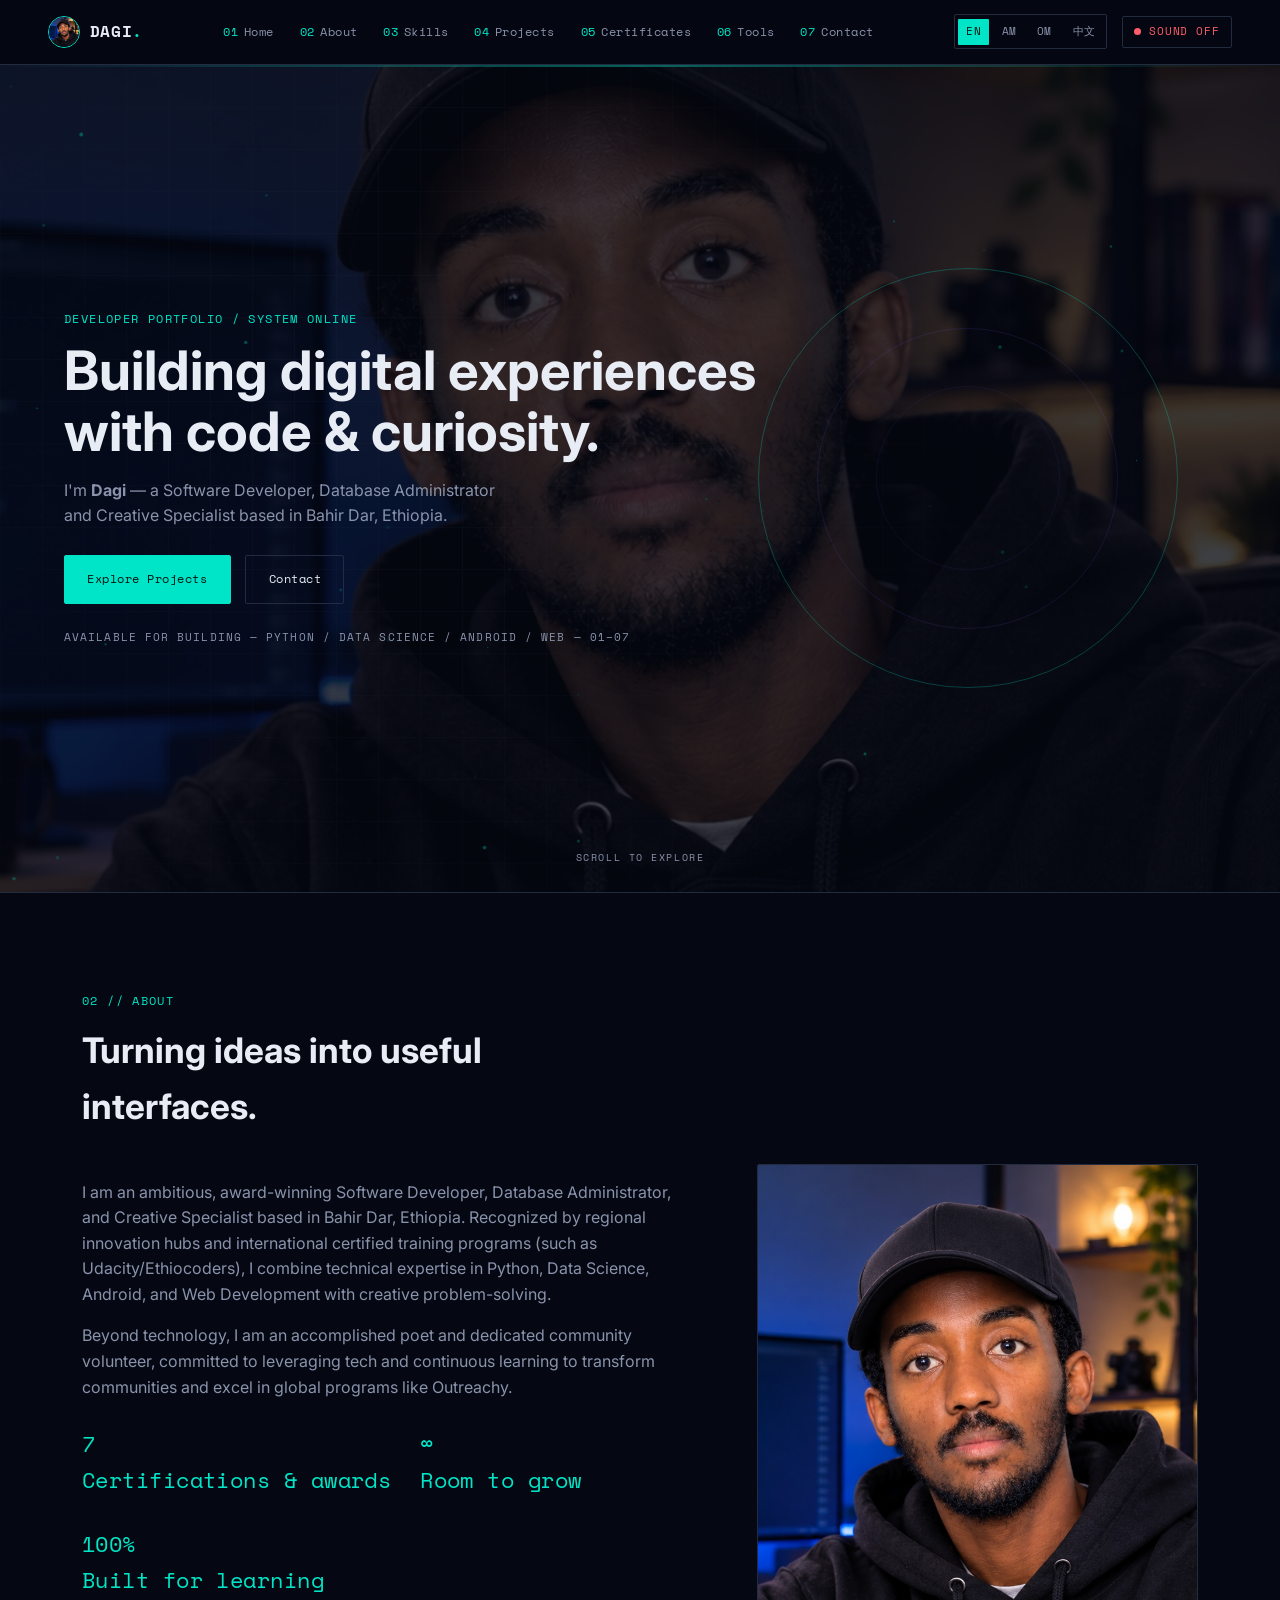
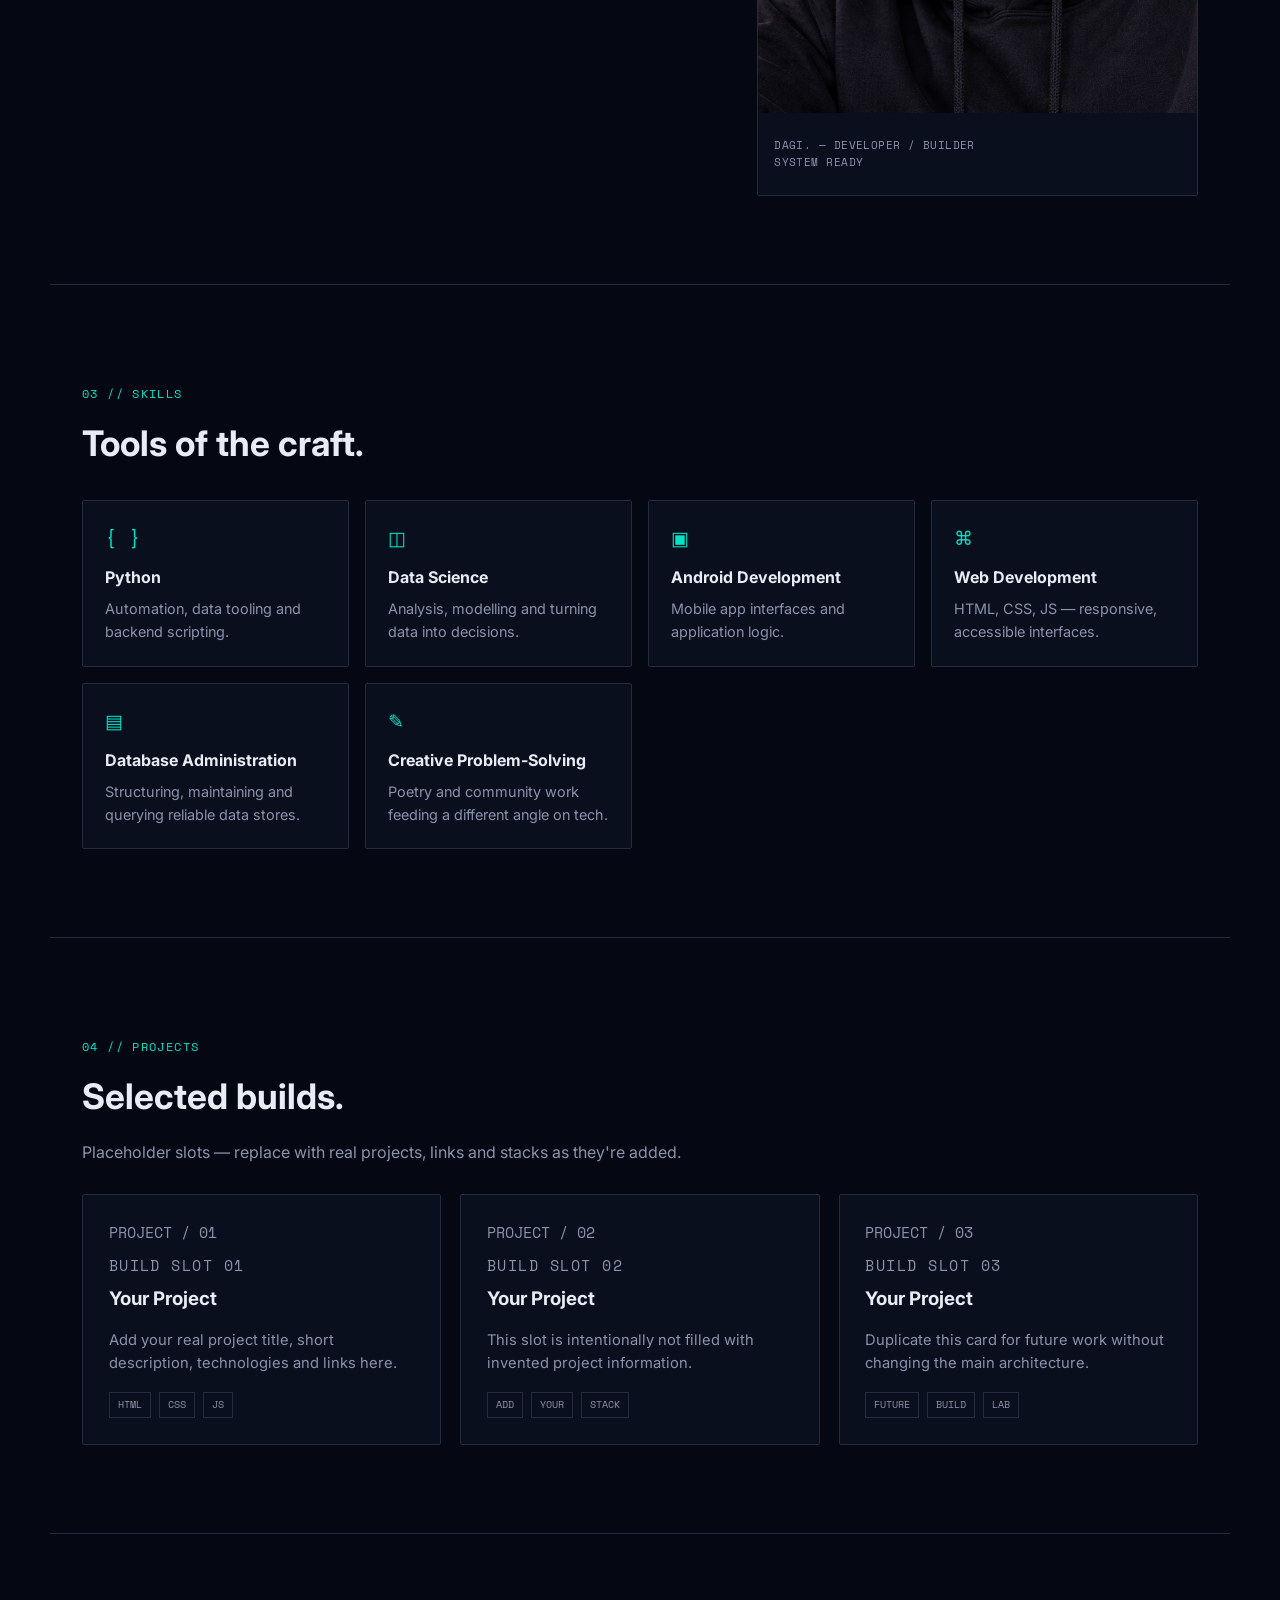
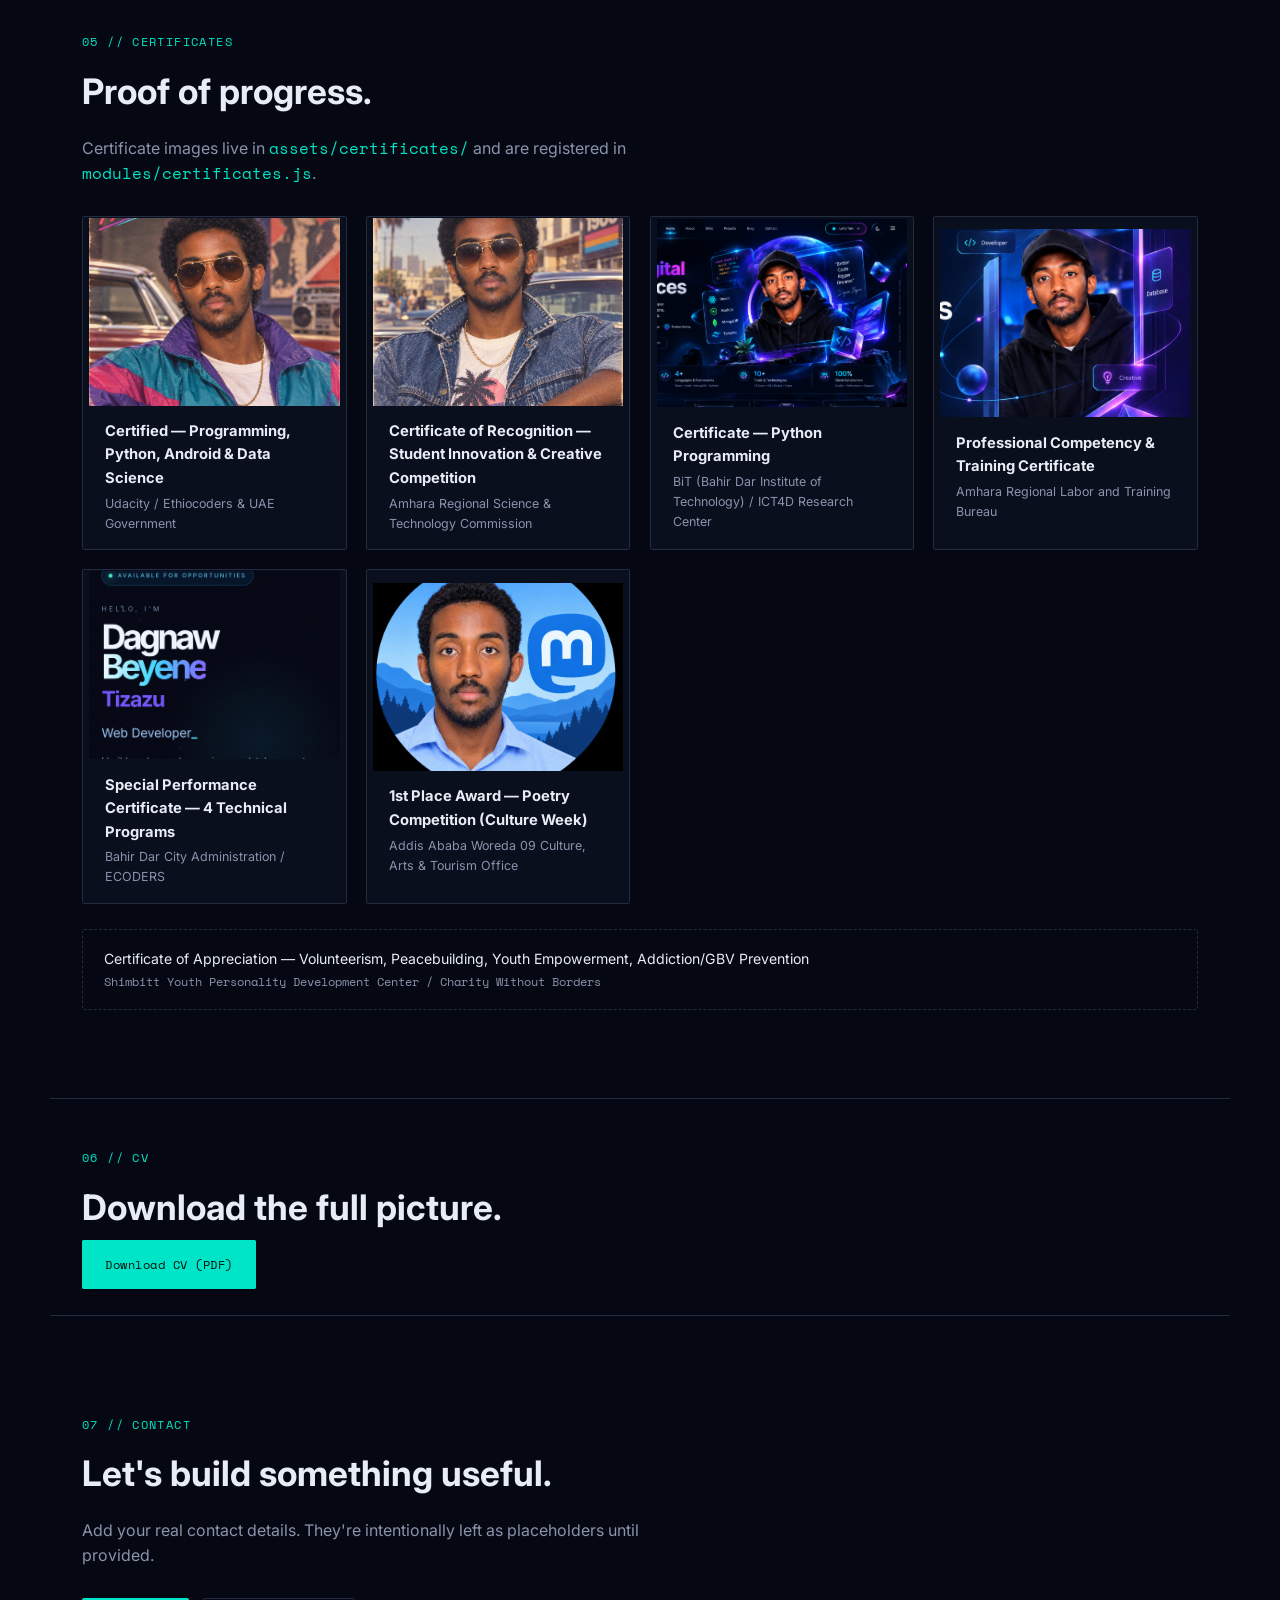
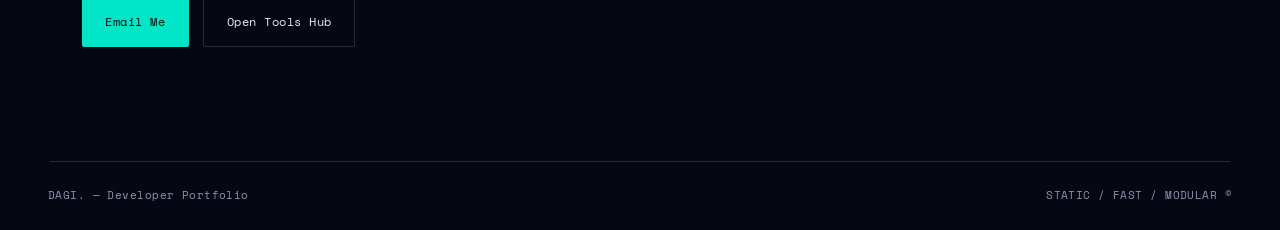
==== index.html @ 757054cf "Update portfolio details and contact email" ====
<!DOCTYPE html>
<html lang="en">
<head>
<meta charset="UTF-8">
<meta name="viewport" content="width=device-width, initial-scale=1, viewport-fit=cover">
<title>Dagnaw Beyene Tizazu // Developer Portfolio</title>
<meta name="description" content="Dagi — Software Developer, Database Administrator &amp; Creative Specialist, Bahir Dar, Ethiopia.">
<meta name="theme-color" content="#050812">
<link rel="preconnect" href="https://fonts.googleapis.com">
<link rel="stylesheet" href="https://fonts.googleapis.com/css2?family=Space+Mono:wght@400;700&family=Inter:wght@400;500;600;700&display=swap">
<link rel="stylesheet" href="style.css">
</head>
<body>

<!-- ============ NAV ============ -->
<header class="site-header" id="site-header">
  <a href="#home" class="brand" data-sound="ui-click">
    <img src="assets/images/profile.jpg" alt="Dagi" class="brand-photo" onerror="this.style.display='none'">
    <span class="brand-mark">DAGI<span class="dot">.</span></span>
  </a>

  <nav class="nav-desktop" aria-label="Primary">
    <a href="#home" class="nav-link" data-sound="ui-click"><b>01</b><span data-i18n="nav.home">Home</span></a>
    <a href="#about" class="nav-link" data-sound="ui-click"><b>02</b><span data-i18n="nav.about">About</span></a>
    <a href="#skills" class="nav-link" data-sound="ui-click"><b>03</b><span data-i18n="nav.skills">Skills</span></a>
    <a href="#projects" class="nav-link" data-sound="ui-click"><b>04</b><span data-i18n="nav.projects">Projects</span></a>
    <a href="#certificates" class="nav-link" data-sound="ui-click"><b>05</b><span data-i18n="nav.certificates">Certificates</span></a>
    <a href="tools.html" class="nav-link icon-tools" data-sound="tools"><b>06</b><span data-i18n="nav.tools">Tools</span></a>
    <a href="#contact" class="nav-link" data-sound="ui-click"><b>07</b><span data-i18n="nav.contact">Contact</span></a>
  </nav>

  <div class="header-actions">
    <div class="lang-switch" id="lang-switch" role="group" aria-label="Language">
      <button type="button" class="lang-btn" data-lang="en">EN</button>
      <button type="button" class="lang-btn" data-lang="am">AM</button>
      <button type="button" class="lang-btn" data-lang="om">OM</button>
      <button type="button" class="lang-btn" data-lang="zh">中文</button>
    </div>
    <button class="sound-toggle" id="sound-toggle" type="button" aria-pressed="false" data-sound="toggle">
      <span class="sound-dot" aria-hidden="true"></span>
      <span class="sound-label" data-i18n="sound.off">SOUND OFF</span>
    </button>
    <button class="menu-btn icon-menu" id="menu-btn" type="button" aria-expanded="false" aria-controls="mobile-menu" data-sound="menu">
      <span></span><span></span><span></span>
    </button>
  </div>
</header>

<!-- ============ MOBILE MENU ============ -->
<div class="mobile-menu" id="mobile-menu" aria-hidden="true">
  <nav aria-label="Mobile">
    <a href="#home" data-sound="ui-click"><b>01</b><span data-i18n="nav.home">Home</span></a>
    <a href="#about" data-sound="ui-click"><b>02</b><span data-i18n="nav.about">About</span></a>
    <a href="#skills" data-sound="ui-click"><b>03</b><span data-i18n="nav.skills">Skills</span></a>
    <a href="#projects" data-sound="ui-click"><b>04</b><span data-i18n="nav.projects">Projects</span></a>
    <a href="#certificates" data-sound="ui-click"><b>05</b><span data-i18n="nav.certificates">Certificates</span></a>
    <a href="tools.html" data-sound="tools"><b>06</b><span data-i18n="nav.tools">Tools</span></a>
    <a href="#contact" data-sound="ui-click"><b>07</b><span data-i18n="nav.contact">Contact</span></a>
  </nav>
  <div class="lang-switch lang-switch--mobile" id="lang-switch-mobile" role="group" aria-label="Language">
    <button type="button" class="lang-btn" data-lang="en">EN</button>
    <button type="button" class="lang-btn" data-lang="am">AM</button>
    <button type="button" class="lang-btn" data-lang="om">OM</button>
    <button type="button" class="lang-btn" data-lang="zh">中文</button>
  </div>
  <p class="menu-footer" data-i18n="menu.footer">SYS // NAVIGATION LIVE</p>
</div>

<main id="home">

  <!-- ============ HERO ============ -->
  <section class="hero">
    <div class="hero-media" id="hero-media">
      <video class="hero-video" id="hero-video" autoplay muted loop playsinline preload="metadata"
        poster="assets/images/profile.jpg">
        <source src="assets/video/hero.mp4" type="video/mp4">
      </video>
      <img class="hero-fallback" id="hero-fallback" src="assets/images/profile.jpg" alt="Dagi">
      <canvas class="hero-canvas" id="hero-canvas" aria-hidden="true"></canvas>
      <div class="hero-grid" aria-hidden="true"></div>
      <div class="hero-ring" aria-hidden="true"></div>
      <div class="hero-scanline" aria-hidden="true"></div>
    </div>

    <div class="hero-content">
      <p class="eyebrow" data-i18n="hero.eyebrow">DEVELOPER PORTFOLIO / SYSTEM ONLINE</p>
      <h1 data-i18n="hero.title">Building digital experiences with code &amp; curiosity.</h1>
      <p class="hero-sub"><span data-i18n="hero.sub">I'm <strong>Dagi</strong> — a Software Developer, Database Administrator and
        Creative Specialist based in Bahir Dar, Ethiopia.</span></p>
      <div class="hero-actions">
        <a href="#projects" class="btn btn-primary" data-sound="ui-click" data-i18n="hero.cta.explore">Explore Projects</a>
        <a href="#contact" class="btn btn-ghost" data-sound="ui-click" data-i18n="hero.cta.contact">Contact</a>
      </div>
      <p class="hero-meta" data-i18n="hero.meta">AVAILABLE FOR BUILDING — PYTHON / DATA SCIENCE / ANDROID / WEB — 01–07</p>
    </div>
    <div class="scroll-hint" aria-hidden="true" data-i18n="hero.scroll">SCROLL TO EXPLORE</div>
  </section>

  <!-- ============ ABOUT ============ -->
  <section class="section" id="about">
    <p class="section-index" data-i18n="about.index">02 // ABOUT</p>
    <h2 class="section-title" data-i18n="about.title">Turning ideas into useful interfaces.</h2>
    <div class="about-grid">
      <div class="about-copy">
        <p data-i18n="about.p1">I am an ambitious, award-winning Software Developer, Database Administrator, and Creative
          Specialist based in Bahir Dar, Ethiopia. Recognized by regional innovation hubs and international
          certified training programs (such as Udacity/Ethiocoders), I combine technical expertise in
          Python, Data Science, Android, and Web Development with creative problem-solving.</p>
        <p data-i18n="about.p2">Beyond technology, I am an accomplished poet and dedicated community volunteer, committed to
          leveraging tech and continuous learning to transform communities and excel in global programs
          like Outreachy.</p>
        <div class="about-stats">
          <div><span>7</span><span data-i18n="about.stat1">Certifications &amp; awards</span></div>
          <div><span>∞</span><span data-i18n="about.stat2">Room to grow</span></div>
          <div><span>100%</span><span data-i18n="about.stat3">Built for learning</span></div>
        </div>
      </div>
      <div class="about-photo">
        <img src="assets/images/profile.jpg" alt="Dagi" onerror="this.parentElement.classList.add('img-missing')">
        <p class="photo-caption">DAGI. — DEVELOPER / BUILDER<br>SYSTEM READY</p>
      </div>
    </div>
  </section>

  <!-- ============ SKILLS ============ -->
  <section class="section" id="skills">
    <p class="section-index" data-i18n="skills.index">03 // SKILLS</p>
    <h2 class="section-title" data-i18n="skills.title">Tools of the craft.</h2>
    <div class="skills-grid">
      <div class="skill-card"><span class="skill-icon">{ }</span><h3 data-i18n="skill.python.title">Python</h3><p data-i18n="skill.python.desc">Automation, data tooling and backend scripting.</p></div>
      <div class="skill-card"><span class="skill-icon">◫</span><h3 data-i18n="skill.data.title">Data Science</h3><p data-i18n="skill.data.desc">Analysis, modelling and turning data into decisions.</p></div>
      <div class="skill-card"><span class="skill-icon">▣</span><h3 data-i18n="skill.android.title">Android Development</h3><p data-i18n="skill.android.desc">Mobile app interfaces and application logic.</p></div>
      <div class="skill-card"><span class="skill-icon">⌘</span><h3 data-i18n="skill.web.title">Web Development</h3><p data-i18n="skill.web.desc">HTML, CSS, JS — responsive, accessible interfaces.</p></div>
      <div class="skill-card"><span class="skill-icon">▤</span><h3 data-i18n="skill.dba.title">Database Administration</h3><p data-i18n="skill.dba.desc">Structuring, maintaining and querying reliable data stores.</p></div>
      <div class="skill-card"><span class="skill-icon">✎</span><h3 data-i18n="skill.creative.title">Creative Problem-Solving</h3><p data-i18n="skill.creative.desc">Poetry and community work feeding a different angle on tech.</p></div>
    </div>
  </section>

  <!-- ============ PROJECTS ============ -->
  <section class="section" id="projects">
    <p class="section-index" data-i18n="projects.index">04 // PROJECTS</p>
    <h2 class="section-title" data-i18n="projects.title">Selected builds.</h2>
    <p class="section-note" data-i18n="projects.note">Placeholder slots — replace with real projects, links and stacks as they're added.</p>
    <div class="projects-grid">
      <article class="project-card">
        <p class="project-tag">PROJECT / 01</p>
        <p class="build-slot">BUILD SLOT 01</p>
        <h3 data-i18n="project.slot.title">Your Project</h3>
        <p data-i18n="project.slot1.desc">Add your real project title, short description, technologies and links here.</p>
        <div class="tag-row"><span>HTML</span><span>CSS</span><span>JS</span></div>
      </article>
      <article class="project-card">
        <p class="project-tag">PROJECT / 02</p>
        <p class="build-slot">BUILD SLOT 02</p>
        <h3 data-i18n="project.slot.title">Your Project</h3>
        <p data-i18n="project.slot2.desc">This slot is intentionally not filled with invented project information.</p>
        <div class="tag-row"><span>ADD</span><span>YOUR</span><span>STACK</span></div>
      </article>
      <article class="project-card">
        <p class="project-tag">PROJECT / 03</p>
        <p class="build-slot">BUILD SLOT 03</p>
        <h3 data-i18n="project.slot.title">Your Project</h3>
        <p data-i18n="project.slot3.desc">Duplicate this card for future work without changing the main architecture.</p>
        <div class="tag-row"><span>FUTURE</span><span>BUILD</span><span>LAB</span></div>
      </article>
    </div>
  </section>

  <!-- ============ CERTIFICATES ============ -->
  <section class="section" id="certificates">
    <p class="section-index" data-i18n="certificates.index">05 // CERTIFICATES</p>
    <h2 class="section-title" data-i18n="certificates.title">Proof of progress.</h2>
    <p class="section-note" data-i18n="certificates.note">Certificate images live in <code>assets/certificates/</code> and are registered in <code>modules/certificates.js</code>.</p>
    <div class="cert-grid" id="cert-grid"><!-- rendered by modules/certificates.js — titles/issuers are official credential names, kept unlocalized --></div>
    <ul class="credential-list" id="credential-list"><!-- text-only credentials, rendered by modules/certificates.js --></ul>
  </section>

  <!-- ============ CV ============ -->
  <section class="section section-tight" id="cv">
    <p class="section-index" data-i18n="cv.index">06 // CV</p>
    <h2 class="section-title" data-i18n="cv.title">Download the full picture.</h2>
    <a class="btn btn-primary" href="assets/cv/dagi-cv.pdf" download data-sound="cv" data-i18n="cv.button">Download CV (PDF)</a>
  </section>

  <!-- ============ CONTACT ============ -->
  <section class="section" id="contact">
    <p class="section-index" data-i18n="contact.index">07 // CONTACT</p>
    <h2 class="section-title" data-i18n="contact.title">Let's build something useful.</h2>
    <p class="section-note" data-i18n="contact.note">Add your real contact details. They're intentionally left as placeholders until provided.</p>
    <div class="hero-actions">
      <a href="mailto:dagnawbeyene5@mail.com" class="btn btn-primary" data-sound="contact" data-i18n="contact.email">Email Me</a>
      <a href="tools.html" class="btn btn-ghost" data-sound="tools" data-i18n="contact.toolsbtn">Open Tools Hub</a>
    </div>
  </section>

</main>

<footer class="site-footer">
  <span data-i18n="footer.tag1">DAGI. — Developer Portfolio</span>
  <span>STATIC / FAST / MODULAR ©</span>
</footer>

<div class="cert-modal" id="cert-modal" aria-hidden="true" role="dialog" aria-modal="true" aria-label="Certificate preview">
  <button class="cert-modal-close" id="cert-modal-close" type="button" aria-label="Close">×</button>
  <img id="cert-modal-img" src="" alt="">
  <p id="cert-modal-caption"></p>
</div>

<script type="module" src="script.js"></script>
</body>
</html>
---- style.css ----
/* =====================================================
   DAGI PORTFOLIO — DESIGN TOKENS
   ===================================================== */
:root{
  --bg:        #050812;
  --panel:     #0A0F1E;
  --panel-2:   #0D1426;
  --border:    #232B40;
  --text:      #E8ECF4;
  --text-dim:  #8A93AC;
  --accent:    #00E5C7;
  --accent-2:  #7C5CFF;
  --danger:    #FF5C6C;

  --font-head: 'Space Mono', ui-monospace, monospace;
  --font-body: 'Inter', system-ui, sans-serif;

  --radius: 2px;
  --gap: clamp(1rem, 3vw, 2.5rem);
  --maxw: 1180px;
}

*{ box-sizing: border-box; }
html{ scroll-behavior: smooth; }
@media (prefers-reduced-motion: reduce){
  html{ scroll-behavior: auto; }
  *{ animation-duration: 0.001ms !important; animation-iteration-count: 1 !important; transition-duration: 0.001ms !important; }
}

body{
  margin:0;
  background: var(--bg);
  color: var(--text);
  font-family: var(--font-body);
  line-height: 1.6;
  -webkit-font-smoothing: antialiased;
}

a{ color: inherit; text-decoration: none; }
img{ max-width: 100%; display:block; }
button{ font: inherit; color: inherit; background: none; border: none; cursor: pointer; }

:focus-visible{
  outline: 2px solid var(--accent);
  outline-offset: 3px;
}

.eyebrow, .section-index{
  font-family: var(--font-head);
  font-size: 0.72rem;
  letter-spacing: 0.12em;
  color: var(--accent);
}

/* =====================================================
   HEADER / NAV
   ===================================================== */
.site-header{
  position: sticky; top:0; z-index: 40;
  display:flex; align-items:center; justify-content:space-between;
  padding: 0.9rem clamp(1rem, 4vw, 3rem);
  background: rgba(5,8,18,0.85);
  backdrop-filter: blur(10px);
  border-bottom: 1px solid var(--border);
}
.brand{ display:flex; align-items:center; gap:0.6rem; }
.brand-photo{
  width:32px; height:32px; border-radius:50%;
  object-fit:cover; border:1px solid var(--accent);
}
.brand-mark{ font-family: var(--font-head); font-weight:700; letter-spacing:0.04em; }
.brand-mark .dot{ color: var(--accent); }

.nav-desktop{ display:flex; gap: clamp(0.9rem, 2vw, 1.8rem); }
.nav-link{
  font-family: var(--font-head); font-size:0.78rem; letter-spacing:0.04em;
  color: var(--text-dim); display:flex; gap:0.35rem; align-items:baseline;
  transition: color 0.2s ease;
}
.nav-link b{ color: var(--accent); font-weight:400; }
.nav-link:hover{ color: var(--text); }

.header-actions{ display:flex; align-items:center; gap:0.9rem; }

.lang-switch{ display:flex; gap:0.3rem; border:1px solid var(--border); border-radius: var(--radius); padding:0.2rem; }
.lang-btn{
  font-family: var(--font-head); font-size:0.66rem; letter-spacing:0.03em;
  padding:0.3rem 0.5rem; border-radius: 1px; color: var(--text-dim); transition: all 0.2s ease;
}
.lang-btn:hover{ color: var(--text); }
.lang-btn.active{ background: var(--accent); color:#04140F; }
.lang-switch--mobile{ margin-top:0.4rem; }

.sound-toggle{
  display:flex; align-items:center; gap:0.5rem;
  font-family: var(--font-head); font-size:0.68rem; letter-spacing:0.08em;
  color: var(--danger); border:1px solid var(--border); padding:0.4rem 0.7rem;
  border-radius: var(--radius);
}
.sound-toggle .sound-dot{
  width:7px; height:7px; border-radius:50%; background: var(--danger);
}
.sound-toggle[aria-pressed="true"]{ color: var(--accent); }
.sound-toggle[aria-pressed="true"] .sound-dot{
  background: var(--accent); box-shadow: 0 0 8px var(--accent);
}

.menu-btn{
  display:none; flex-direction:column; gap:5px; padding:0.4rem;
}
.menu-btn span{ width:20px; height:2px; background: var(--text); transition: all 0.25s ease; }
.menu-btn[aria-expanded="true"] span:nth-child(1){ transform: translateY(7px) rotate(45deg); }
.menu-btn[aria-expanded="true"] span:nth-child(2){ opacity:0; }
.menu-btn[aria-expanded="true"] span:nth-child(3){ transform: translateY(-7px) rotate(-45deg); }

.mobile-menu{
  position: fixed; inset:0; z-index: 50;
  background: rgba(5,8,18,0.98);
  display:flex; flex-direction:column; align-items:center; justify-content:center; gap:1.4rem;
  opacity:0; visibility:hidden; transform: translateY(-8px);
  transition: opacity 0.28s ease, transform 0.28s ease, visibility 0.28s;
}
.mobile-menu.open{ opacity:1; visibility:visible; transform: translateY(0); }
.mobile-menu nav{ display:flex; flex-direction:column; align-items:center; gap:1.2rem; }
.mobile-menu a{
  font-family: var(--font-head); font-size:1.1rem; letter-spacing:0.04em; color: var(--text);
  opacity:0; transform: translateY(10px);
  transition: opacity 0.3s ease, transform 0.3s ease;
}
.mobile-menu.open a{ opacity:1; transform: translateY(0); }
.mobile-menu a b{ color: var(--accent); margin-right:0.5rem; }
.menu-footer{ font-family: var(--font-head); font-size:0.68rem; color: var(--text-dim); letter-spacing:0.1em; }

/* =====================================================
   HERO
   ===================================================== */
.hero{
  position:relative; min-height: 92vh;
  display:flex; flex-direction:column; justify-content:center;
  padding: clamp(2rem,6vw,4rem);
  overflow:hidden;
  border-bottom: 1px solid var(--border);
}
.hero-media{
  position:absolute; inset:0; z-index:0;
}
.hero-video, .hero-fallback{
  position:absolute; inset:0; width:100%; height:100%; object-fit:cover;
  opacity: 0.22; filter: saturate(0.7) contrast(1.05);
}
.hero-video{ opacity:0; transition: opacity 0.6s ease; }
.hero-video.ready{ opacity:0.22; }
.hero-fallback.hide{ display:none; }

.hero-canvas{ position:absolute; inset:0; opacity:0.5; }
.hero-grid{
  position:absolute; inset:0;
  background-image:
    linear-gradient(var(--border) 1px, transparent 1px),
    linear-gradient(90deg, var(--border) 1px, transparent 1px);
  background-size: 42px 42px;
  opacity:0.18;
  mask-image: radial-gradient(circle at 30% 40%, black, transparent 75%);
}
.hero-ring{
  position:absolute; right:8%; top:50%; transform: translateY(-50%);
  width: min(46vw, 420px); height: min(46vw, 420px);
  border:1px solid var(--accent); border-radius:50%; opacity:0.25;
}
.hero-ring::before, .hero-ring::after{
  content:''; position:absolute; inset: 14%;
  border:1px solid var(--accent-2); border-radius:50%; opacity:0.5;
  animation: spin 40s linear infinite;
}
.hero-ring::after{ inset: 28%; animation-duration: 60s; animation-direction: reverse; opacity:0.3; }
@keyframes spin{ to{ transform: rotate(360deg); } }

.hero-scanline{
  position:absolute; left:0; right:0; height:2px;
  background: linear-gradient(90deg, transparent, var(--accent), transparent);
  opacity:0.4;
  animation: scan 6s linear infinite;
}
@keyframes scan{ 0%{ top:0; } 100%{ top:100%; } }

.hero-content{ position:relative; z-index:2; max-width: 720px; }
.hero-content h1{
  font-family: var(--font-body); font-weight:700;
  font-size: clamp(2rem, 5vw, 3.4rem); line-height:1.12; margin: 0.6rem 0 1rem;
}
.hero-sub{ color: var(--text-dim); max-width: 46ch; margin-bottom: 1.6rem; }
.hero-actions{ display:flex; gap:0.9rem; flex-wrap:wrap; margin-bottom:1.6rem; }
.hero-meta{ font-family: var(--font-head); font-size:0.68rem; letter-spacing:0.1em; color: var(--text-dim); }

.btn{
  font-family: var(--font-head); font-size:0.78rem; letter-spacing:0.04em;
  padding: 0.85rem 1.4rem; border-radius: var(--radius);
  border:1px solid var(--border); transition: all 0.2s ease;
}
.btn-primary{ background: var(--accent); color: #04140F; border-color: var(--accent); }
.btn-primary:hover{ box-shadow: 0 0 18px rgba(0,229,199,0.35); }
.btn-ghost{ color: var(--text); }
.btn-ghost:hover{ border-color: var(--accent); color: var(--accent); }

.scroll-hint{
  position:absolute; bottom: 1.6rem; left:50%; transform: translateX(-50%);
  font-family: var(--font-head); font-size:0.65rem; letter-spacing:0.15em; color: var(--text-dim);
}

/* =====================================================
   SECTIONS (shared)
   ===================================================== */
.section{
  max-width: var(--maxw); margin: 0 auto;
  padding: clamp(3rem,7vw,5.5rem) clamp(1.2rem,4vw,2rem);
  border-bottom: 1px solid var(--border);
}
.section-tight{ padding-top: 2.4rem; padding-bottom: 2.4rem; }
.section-title{
  font-size: clamp(1.5rem, 3.4vw, 2.2rem); font-weight:700; margin: 0.5rem 0 1rem; max-width: 22ch;
}
.section-note{ color: var(--text-dim); max-width: 60ch; margin-bottom: 1.8rem; }
.section-note code{ font-family: var(--font-head); color: var(--accent); }

/* ABOUT */
.about-grid{ display:grid; grid-template-columns: 1.3fr 0.9fr; gap: var(--gap); align-items:start; margin-top:1.8rem; }
.about-copy p{ color: var(--text-dim); margin-bottom:1rem; max-width: 62ch; }
.about-stats{ display:flex; gap: 1.8rem; margin-top:1.6rem; flex-wrap:wrap; }
.about-stats div{ font-family: var(--font-head); font-size:0.7rem; color: var(--text-dim); letter-spacing:0.04em; }
.about-stats span{ display:block; font-size:1.4rem; color: var(--accent); }
.about-photo{
  border:1px solid var(--border); background: var(--panel); border-radius: var(--radius); overflow:hidden;
}
.about-photo img{ width:100%; aspect-ratio: 4/5; object-fit:cover; }
.about-photo.img-missing img{ display:none; }
.about-photo.img-missing::before{
  content:'PROFILE PHOTO MISSING — add assets/images/profile.jpg';
  display:flex; align-items:center; justify-content:center; text-align:center;
  aspect-ratio: 4/5; padding:1rem; font-family: var(--font-head); font-size:0.7rem; color: var(--text-dim);
}
.photo-caption{ padding:0.8rem 1rem; font-family: var(--font-head); font-size:0.68rem; color: var(--text-dim); letter-spacing:0.04em; }

/* SKILLS */
.skills-grid{ display:grid; grid-template-columns: repeat(auto-fit, minmax(220px,1fr)); gap:1rem; margin-top:1.8rem; }
.skill-card{ border:1px solid var(--border); background: var(--panel); padding:1.4rem; border-radius: var(--radius); }
.skill-icon{ font-family: var(--font-head); color: var(--accent); font-size:1.2rem; }
.skill-card h3{ margin:0.7rem 0 0.4rem; font-size:1rem; }
.skill-card p{ color: var(--text-dim); font-size:0.9rem; margin:0; }

/* PROJECTS */
.projects-grid{ display:grid; grid-template-columns: repeat(auto-fit, minmax(260px,1fr)); gap:1.2rem; }
.project-card{ border:1px solid var(--border); background: var(--panel); padding:1.6rem; border-radius: var(--radius); }
.project-tag{ font-family: var(--font-head); font-size:0.68rem; color: var(--accent); margin:0 0 0.6rem; }
.build-slot{ font-family: var(--font-head); font-size:0.62rem; color: var(--text-dim); letter-spacing:0.1em; margin:0 0 0.4rem; }
.project-card h3{ margin:0 0 0.5rem; }
.project-card p{ color: var(--text-dim); font-size:0.92rem; }
.tag-row{ display:flex; gap:0.5rem; margin-top:1rem; flex-wrap:wrap; }
.tag-row span{ font-family: var(--font-head); font-size:0.64rem; border:1px solid var(--border); padding:0.25rem 0.5rem; color: var(--text-dim); }

/* CERTIFICATES */
.cert-grid{ display:grid; grid-template-columns: repeat(auto-fit, minmax(240px,1fr)); gap:1.2rem; margin-top:1rem; }
.cert-card{
  display:block; width:100%; text-align:left;
  border:1px solid var(--border); background: var(--panel); border-radius: var(--radius);
  overflow:hidden; cursor:pointer; transition: transform 0.25s ease, border-color 0.25s ease;
}
.cert-card:hover{ border-color: var(--accent); transform: translateY(-3px); }
.cert-card img{ width:100%; aspect-ratio: 4/3; object-fit:cover; }
.cert-card .cert-body{ padding:0.9rem 1rem; }
.cert-card h4{ margin:0 0 0.2rem; font-size:0.92rem; }
.cert-card p{ margin:0; color: var(--text-dim); font-size:0.78rem; }
.cert-card.missing .cert-body::before{
  content:'Image missing — add to assets/certificates/'; color: var(--danger); font-size:0.7rem; display:block; margin-bottom:0.3rem;
}

.credential-list{
  list-style:none; margin: 1.6rem 0 0; padding: 1.1rem 1.3rem;
  border:1px dashed var(--border); border-radius: var(--radius);
  display:flex; flex-direction:column; gap:0.6rem;
}
.credential-list li{ display:flex; flex-direction:column; gap:0.15rem; }
.credential-title{ font-size:0.88rem; color: var(--text); }
.credential-issuer{ font-family: var(--font-head); font-size:0.72rem; color: var(--text-dim); }

.cert-modal{
  position:fixed; inset:0; z-index:60; background: rgba(5,8,18,0.94);
  display:flex; flex-direction:column; align-items:center; justify-content:center; gap:1rem; padding:2rem;
  opacity:0; visibility:hidden; transition: opacity 0.25s ease, visibility 0.25s;
}
.cert-modal.open{ opacity:1; visibility:visible; }
.cert-modal img{ max-width:min(90vw,720px); max-height:70vh; border:1px solid var(--border); object-fit:contain; }
.cert-modal p{ font-family: var(--font-head); font-size:0.78rem; color: var(--text-dim); }
.cert-modal-close{ position:absolute; top:1.4rem; right:1.6rem; font-size:1.8rem; color: var(--text); }

/* CONTACT / FOOTER */
.site-footer{
  display:flex; justify-content:space-between; flex-wrap:wrap; gap:0.6rem;
  padding: 1.6rem clamp(1.2rem,4vw,3rem);
  font-family: var(--font-head); font-size:0.68rem; color: var(--text-dim); letter-spacing:0.04em;
}

/* =====================================================
   RESPONSIVE
   ===================================================== */
@media (max-width: 860px){
  .nav-desktop{ display:none; }
  .menu-btn{ display:flex; }
  .header-actions #lang-switch{ display:none; }
  .about-grid{ grid-template-columns: 1fr; }
  .about-photo{ max-width: 320px; }
}
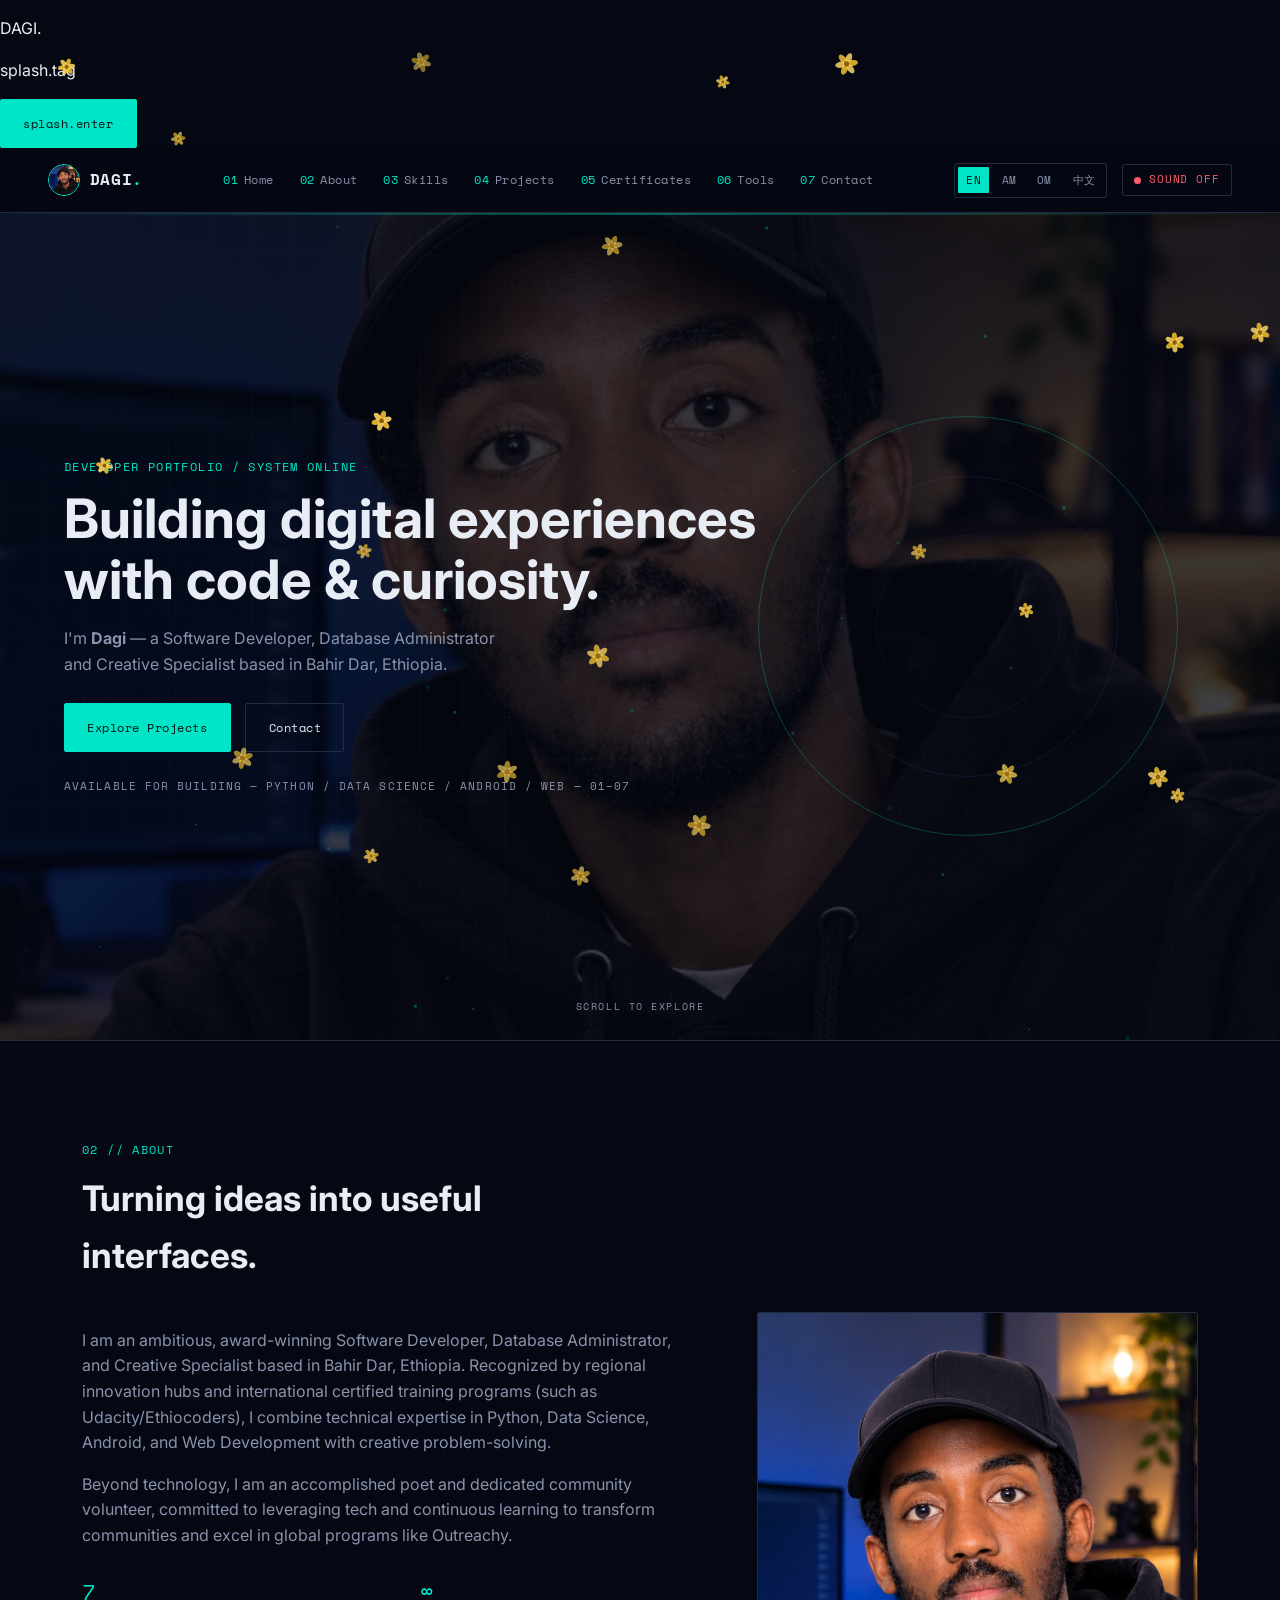
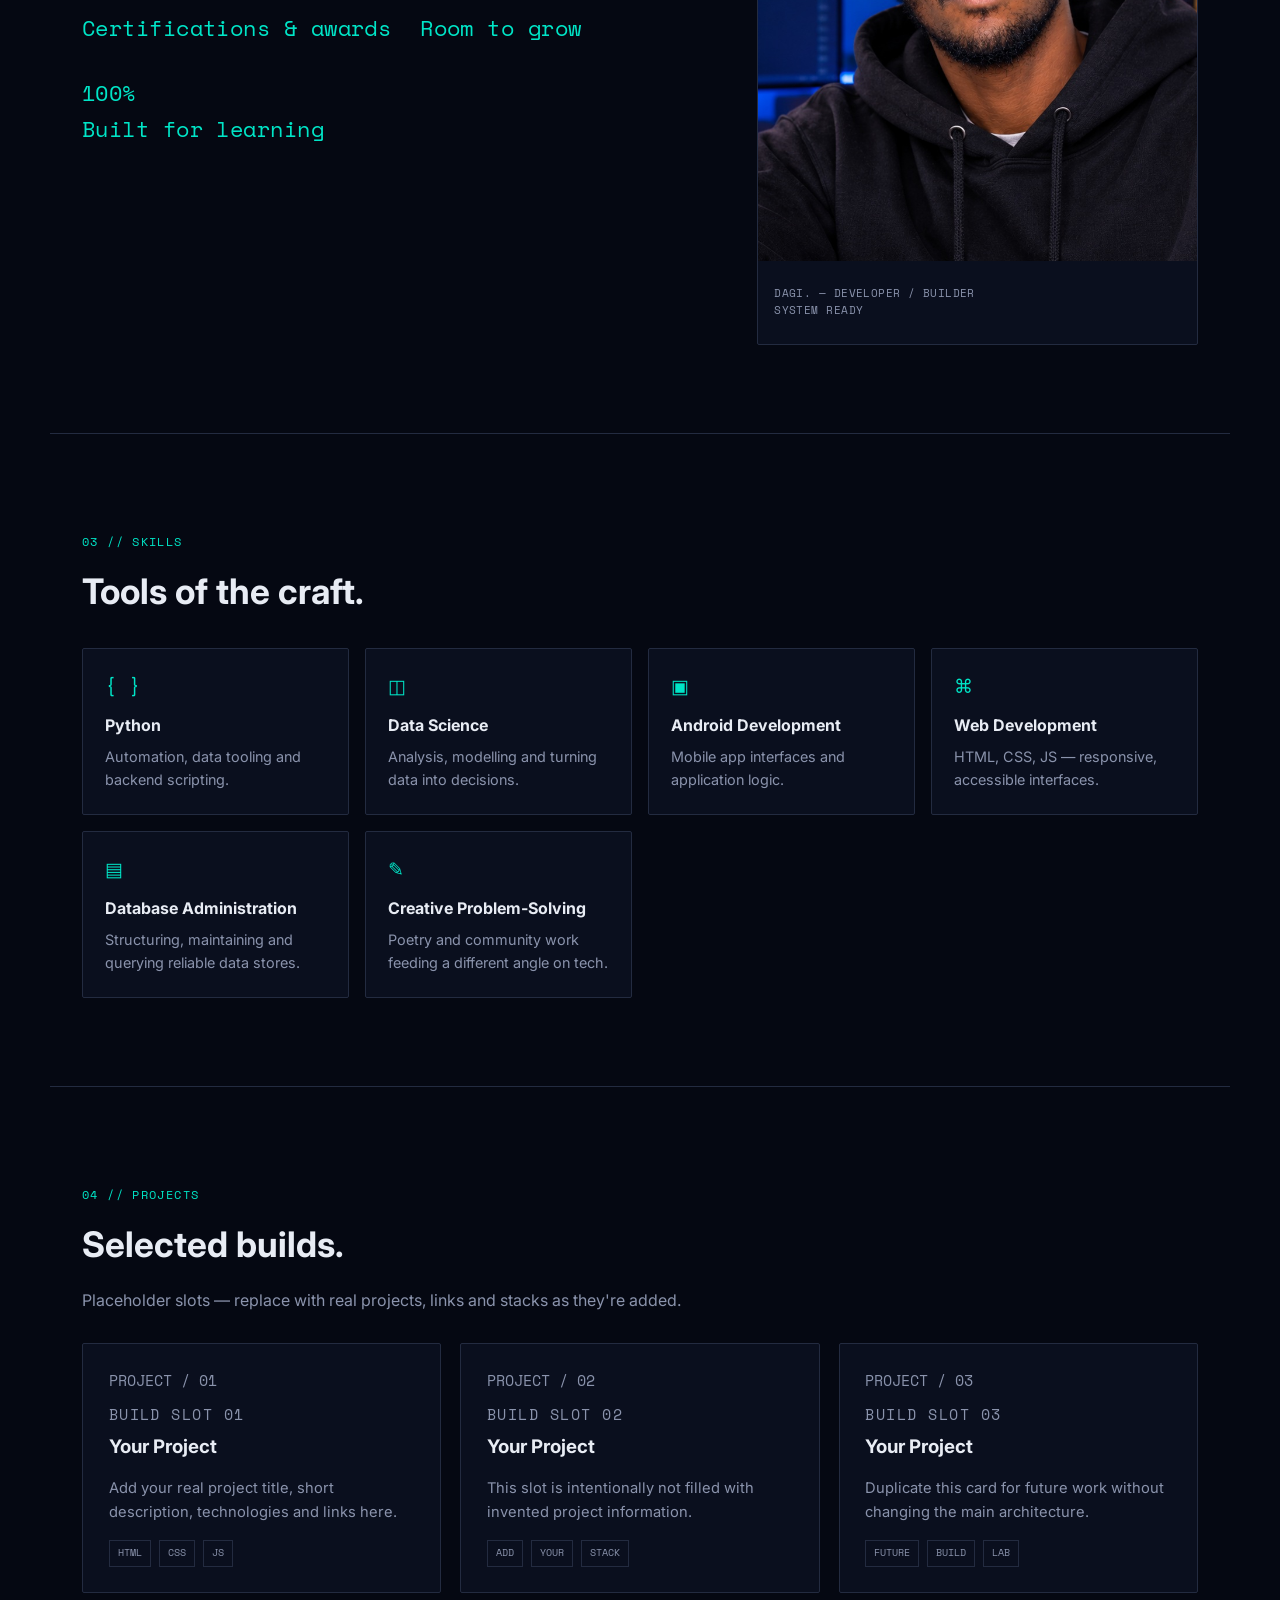
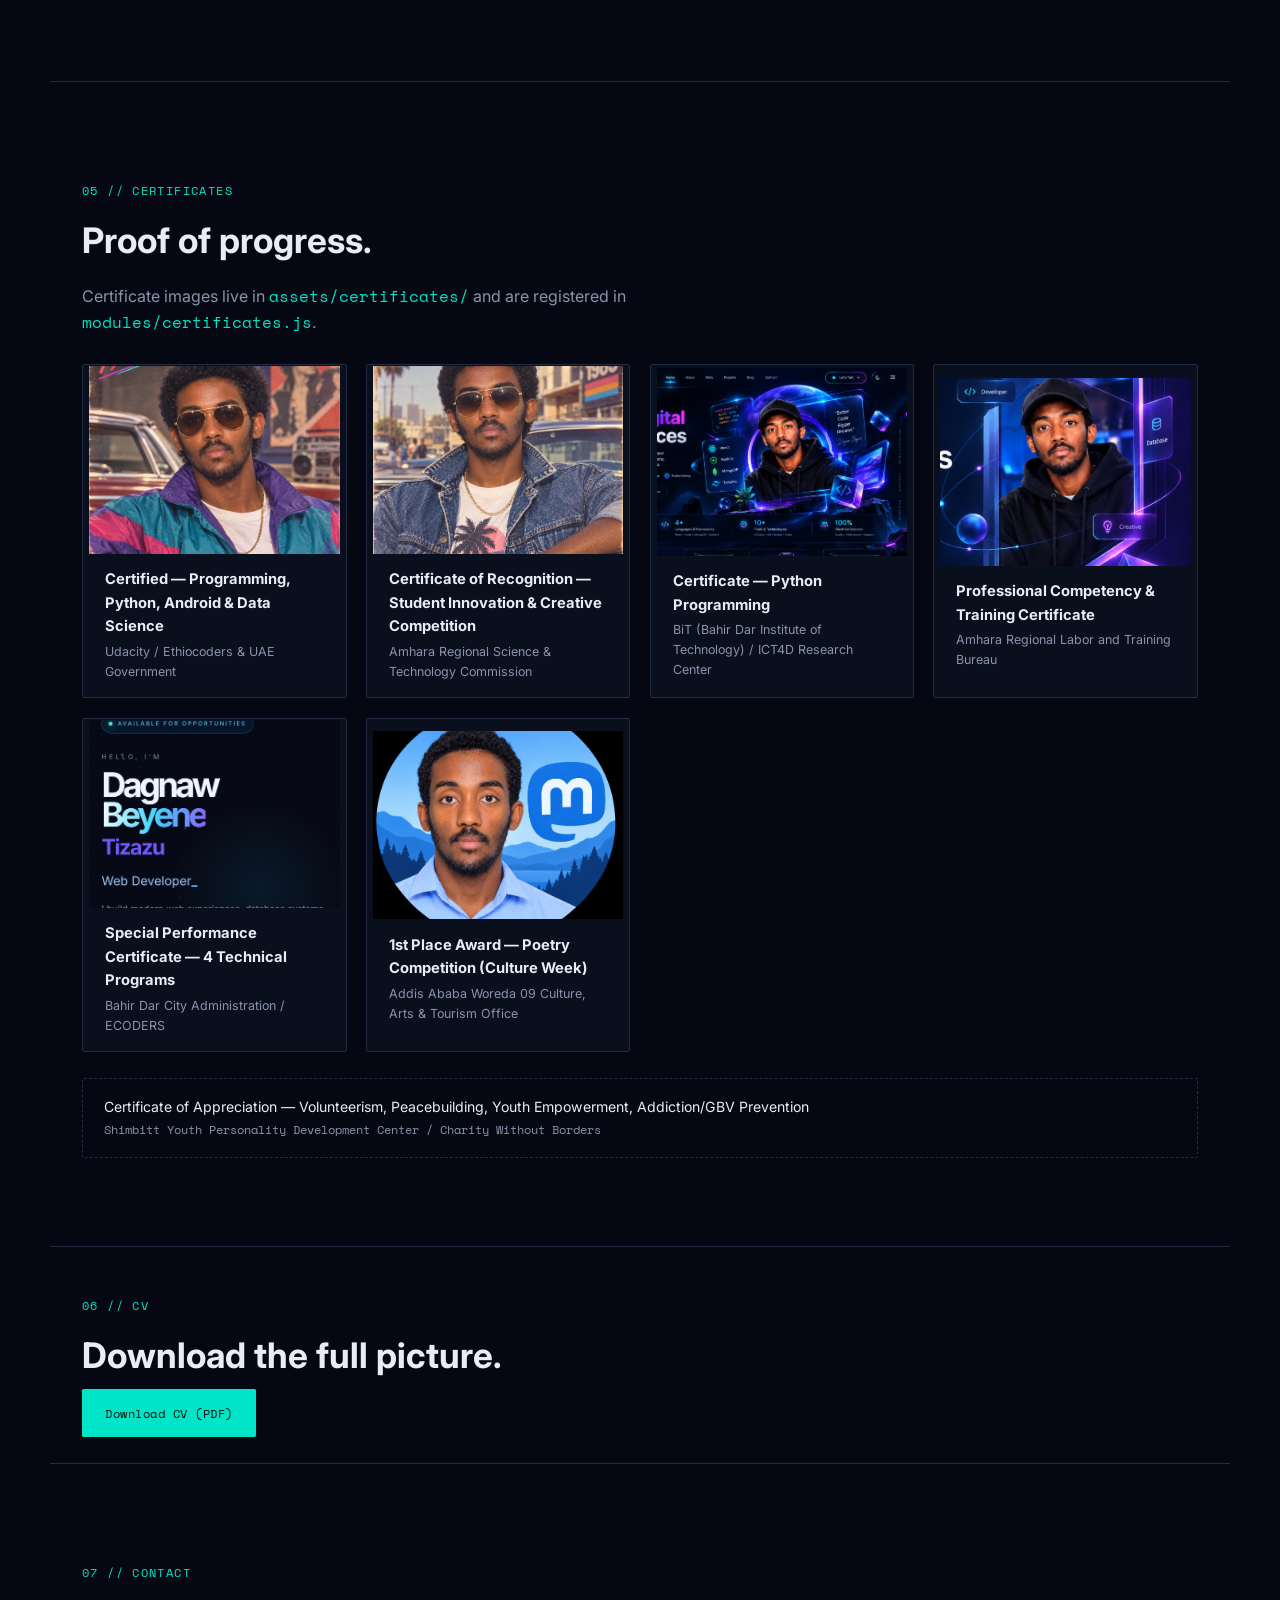
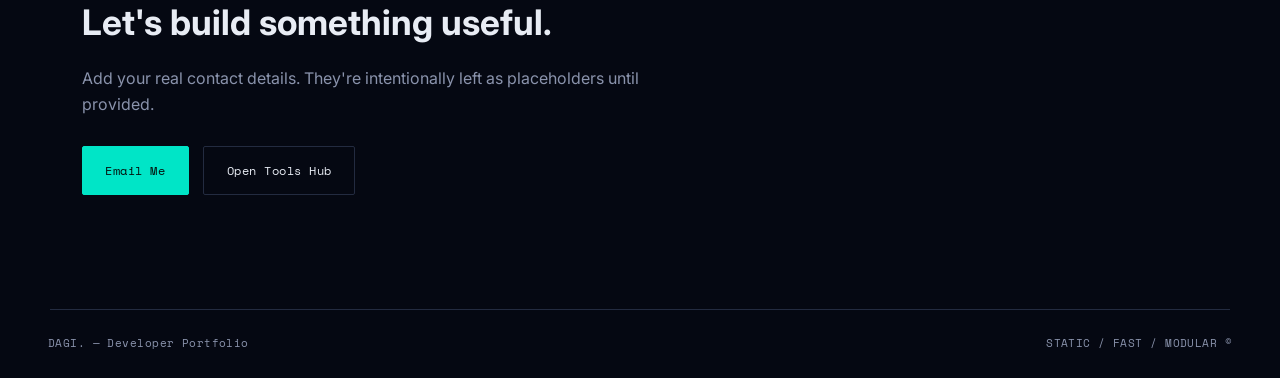
==== commit bdf836f2: "Update index.html" ====
--- a/index.html
+++ b/index.html
@@ -1,4 +1,4 @@
- <!DOCTYPE html>
+<!DOCTYPE html>
 <html lang="en">
 <head>
 <meta charset="UTF-8">
@@ -12,6 +12,25 @@
 </head>
 <body>
 
+<!-- ============ SPLASH SCREEN ============ -->
+<div class="splash-screen" id="splash-screen" role="dialog" aria-modal="true" aria-label="Welcome">
+  <div class="splash-hud" aria-hidden="true">
+    <div class="splash-ring splash-ring--1"></div>
+    <div class="splash-ring splash-ring--2"></div>
+    <div class="splash-grid"></div>
+    <div class="splash-scan"></div>
+    <div class="splash-corner splash-corner--tl"></div>
+    <div class="splash-corner splash-corner--tr"></div>
+    <div class="splash-corner splash-corner--bl"></div>
+    <div class="splash-corner splash-corner--br"></div>
+  </div>
+  <div class="splash-content">
+    <p class="splash-brand">DAGI<span class="dot">.</span></p>
+    <p class="splash-tag" data-i18n="splash.tag">SYSTEM INITIALIZING</p>
+    <button type="button" class="btn btn-primary splash-enter" id="splash-enter" data-i18n="splash.enter">Enter</button>
+  </div>
+</div>
+
 <!-- ============ NAV ============ -->
 <header class="site-header" id="site-header">
   <a href="#home" class="brand" data-sound="ui-click">
@@ -20,13 +39,13 @@
   </a>
 
   <nav class="nav-desktop" aria-label="Primary">
-    <a href="#home" class="nav-link" data-sound="ui-click"><b>01</b><span data-i18n="nav.home">Home</span></a>
-    <a href="#about" class="nav-link" data-sound="ui-click"><b>02</b><span data-i18n="nav.about">About</span></a>
-    <a href="#skills" class="nav-link" data-sound="ui-click"><b>03</b><span data-i18n="nav.skills">Skills</span></a>
-    <a href="#projects" class="nav-link" data-sound="ui-click"><b>04</b><span data-i18n="nav.projects">Projects</span></a>
-    <a href="#certificates" class="nav-link" data-sound="ui-click"><b>05</b><span data-i18n="nav.certificates">Certificates</span></a>
+    <a href="#home" class="nav-link icon-home" data-sound="ui-click"><b>01</b><span data-i18n="nav.home">Home</span></a>
+    <a href="#about" class="nav-link icon-about" data-sound="ui-click"><b>02</b><span data-i18n="nav.about">About</span></a>
+    <a href="#skills" class="nav-link icon-skills" data-sound="ui-click"><b>03</b><span data-i18n="nav.skills">Skills</span></a>
+    <a href="#projects" class="nav-link icon-projects" data-sound="ui-click"><b>04</b><span data-i18n="nav.projects">Projects</span></a>
+    <a href="#certificates" class="nav-link icon-certificates" data-sound="ui-click"><b>05</b><span data-i18n="nav.certificates">Certificates</span></a>
     <a href="tools.html" class="nav-link icon-tools" data-sound="tools"><b>06</b><span data-i18n="nav.tools">Tools</span></a>
-    <a href="#contact" class="nav-link" data-sound="ui-click"><b>07</b><span data-i18n="nav.contact">Contact</span></a>
+    <a href="#contact" class="nav-link icon-contact" data-sound="ui-click"><b>07</b><span data-i18n="nav.contact">Contact</span></a>
   </nav>
 
   <div class="header-actions">
@@ -49,13 +68,13 @@
 <!-- ============ MOBILE MENU ============ -->
 <div class="mobile-menu" id="mobile-menu" aria-hidden="true">
   <nav aria-label="Mobile">
-    <a href="#home" data-sound="ui-click"><b>01</b><span data-i18n="nav.home">Home</span></a>
-    <a href="#about" data-sound="ui-click"><b>02</b><span data-i18n="nav.about">About</span></a>
-    <a href="#skills" data-sound="ui-click"><b>03</b><span data-i18n="nav.skills">Skills</span></a>
-    <a href="#projects" data-sound="ui-click"><b>04</b><span data-i18n="nav.projects">Projects</span></a>
-    <a href="#certificates" data-sound="ui-click"><b>05</b><span data-i18n="nav.certificates">Certificates</span></a>
-    <a href="tools.html" data-sound="tools"><b>06</b><span data-i18n="nav.tools">Tools</span></a>
-    <a href="#contact" data-sound="ui-click"><b>07</b><span data-i18n="nav.contact">Contact</span></a>
+    <a href="#home" class="icon-home" data-sound="ui-click"><b>01</b><span data-i18n="nav.home">Home</span></a>
+    <a href="#about" class="icon-about" data-sound="ui-click"><b>02</b><span data-i18n="nav.about">About</span></a>
+    <a href="#skills" class="icon-skills" data-sound="ui-click"><b>03</b><span data-i18n="nav.skills">Skills</span></a>
+    <a href="#projects" class="icon-projects" data-sound="ui-click"><b>04</b><span data-i18n="nav.projects">Projects</span></a>
+    <a href="#certificates" class="icon-certificates" data-sound="ui-click"><b>05</b><span data-i18n="nav.certificates">Certificates</span></a>
+    <a href="tools.html" class="icon-tools" data-sound="tools"><b>06</b><span data-i18n="nav.tools">Tools</span></a>
+    <a href="#contact" class="icon-contact" data-sound="ui-click"><b>07</b><span data-i18n="nav.contact">Contact</span></a>
   </nav>
   <div class="lang-switch lang-switch--mobile" id="lang-switch-mobile" role="group" aria-label="Language">
     <button type="button" class="lang-btn" data-lang="en">EN</button>
@@ -179,7 +198,7 @@
   <section class="section section-tight" id="cv">
     <p class="section-index" data-i18n="cv.index">06 // CV</p>
     <h2 class="section-title" data-i18n="cv.title">Download the full picture.</h2>
-    <a class="btn btn-primary" href="assets/cv/dagi-cv.pdf" download data-sound="cv" data-i18n="cv.button">Download CV (PDF)</a>
+    <a class="btn btn-primary icon-cv" href="assets/cv/dagi-cv.pdf" download data-sound="cv" data-i18n="cv.button">Download CV (PDF)</a>
   </section>
 
   <!-- ============ CONTACT ============ -->
@@ -188,8 +207,8 @@
     <h2 class="section-title" data-i18n="contact.title">Let's build something useful.</h2>
     <p class="section-note" data-i18n="contact.note">Add your real contact details. They're intentionally left as placeholders until provided.</p>
     <div class="hero-actions">
-      <a href="mailto:dagnawbeyene5@mail.com" class="btn btn-primary" data-sound="contact" data-i18n="contact.email">Email Me</a>
-      <a href="tools.html" class="btn btn-ghost" data-sound="tools" data-i18n="contact.toolsbtn">Open Tools Hub</a>
+      <a href="mailto:dagnawbeyene5@mail.com" class="btn btn-primary icon-contact" data-sound="contact" data-i18n="contact.email">Email Me</a>
+      <a href="tools.html" class="btn btn-ghost icon-tools" data-sound="tools" data-i18n="contact.toolsbtn">Open Tools Hub</a>
     </div>
   </section>
 
@@ -209,4 +228,3 @@
 <script type="module" src="script.js"></script>
 </body>
 </html>
-       
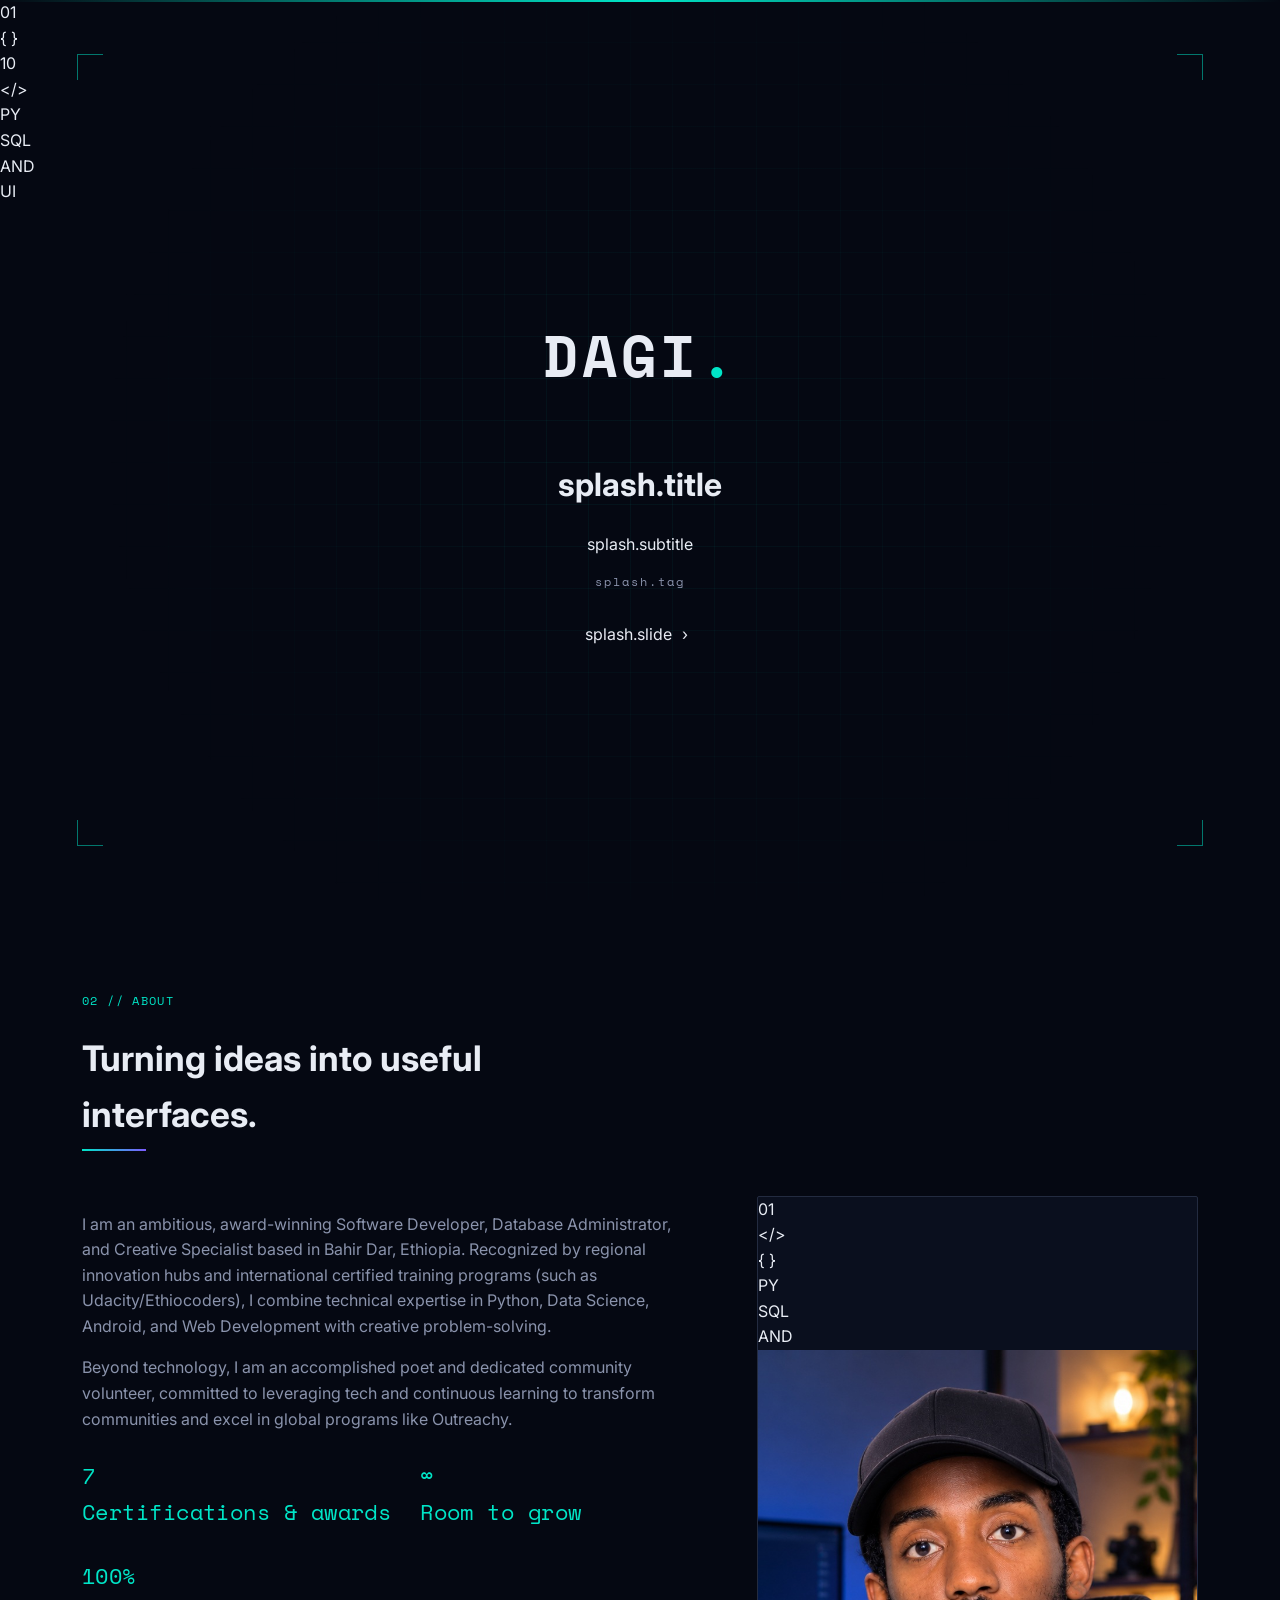
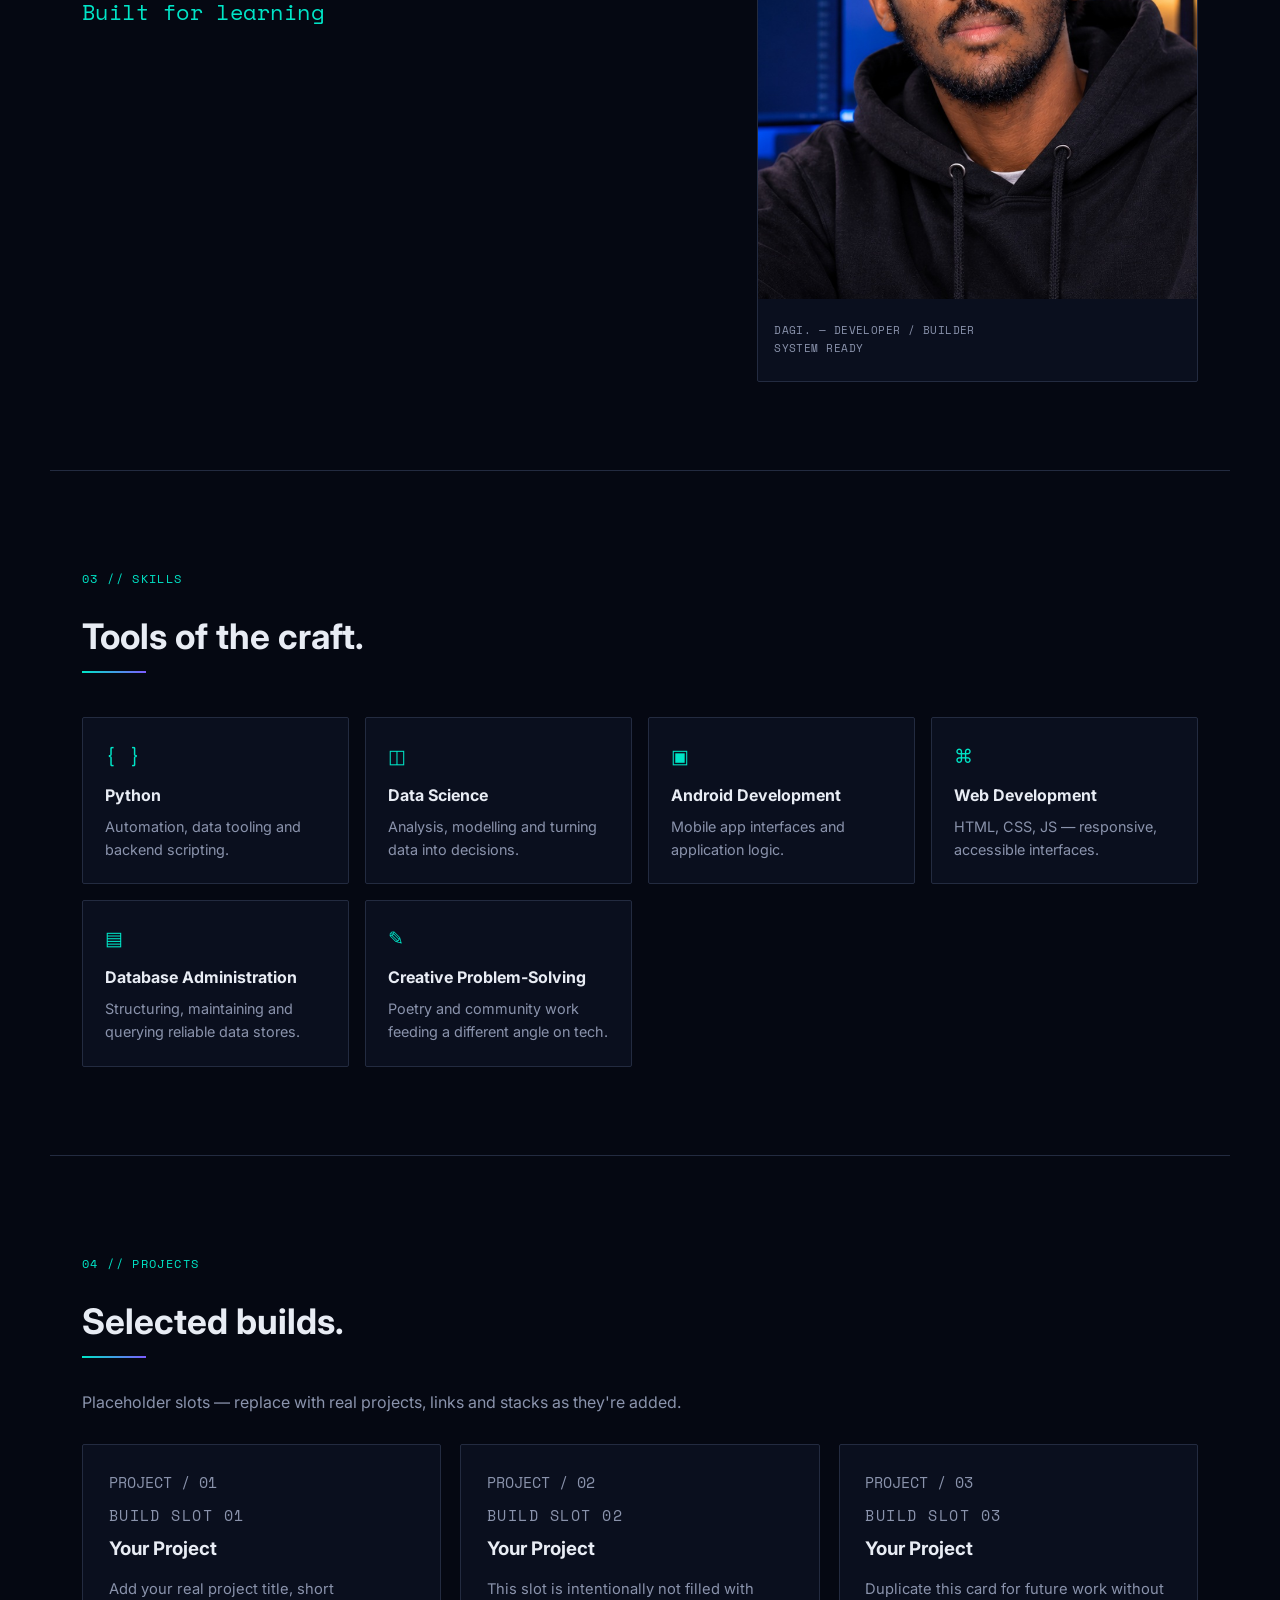
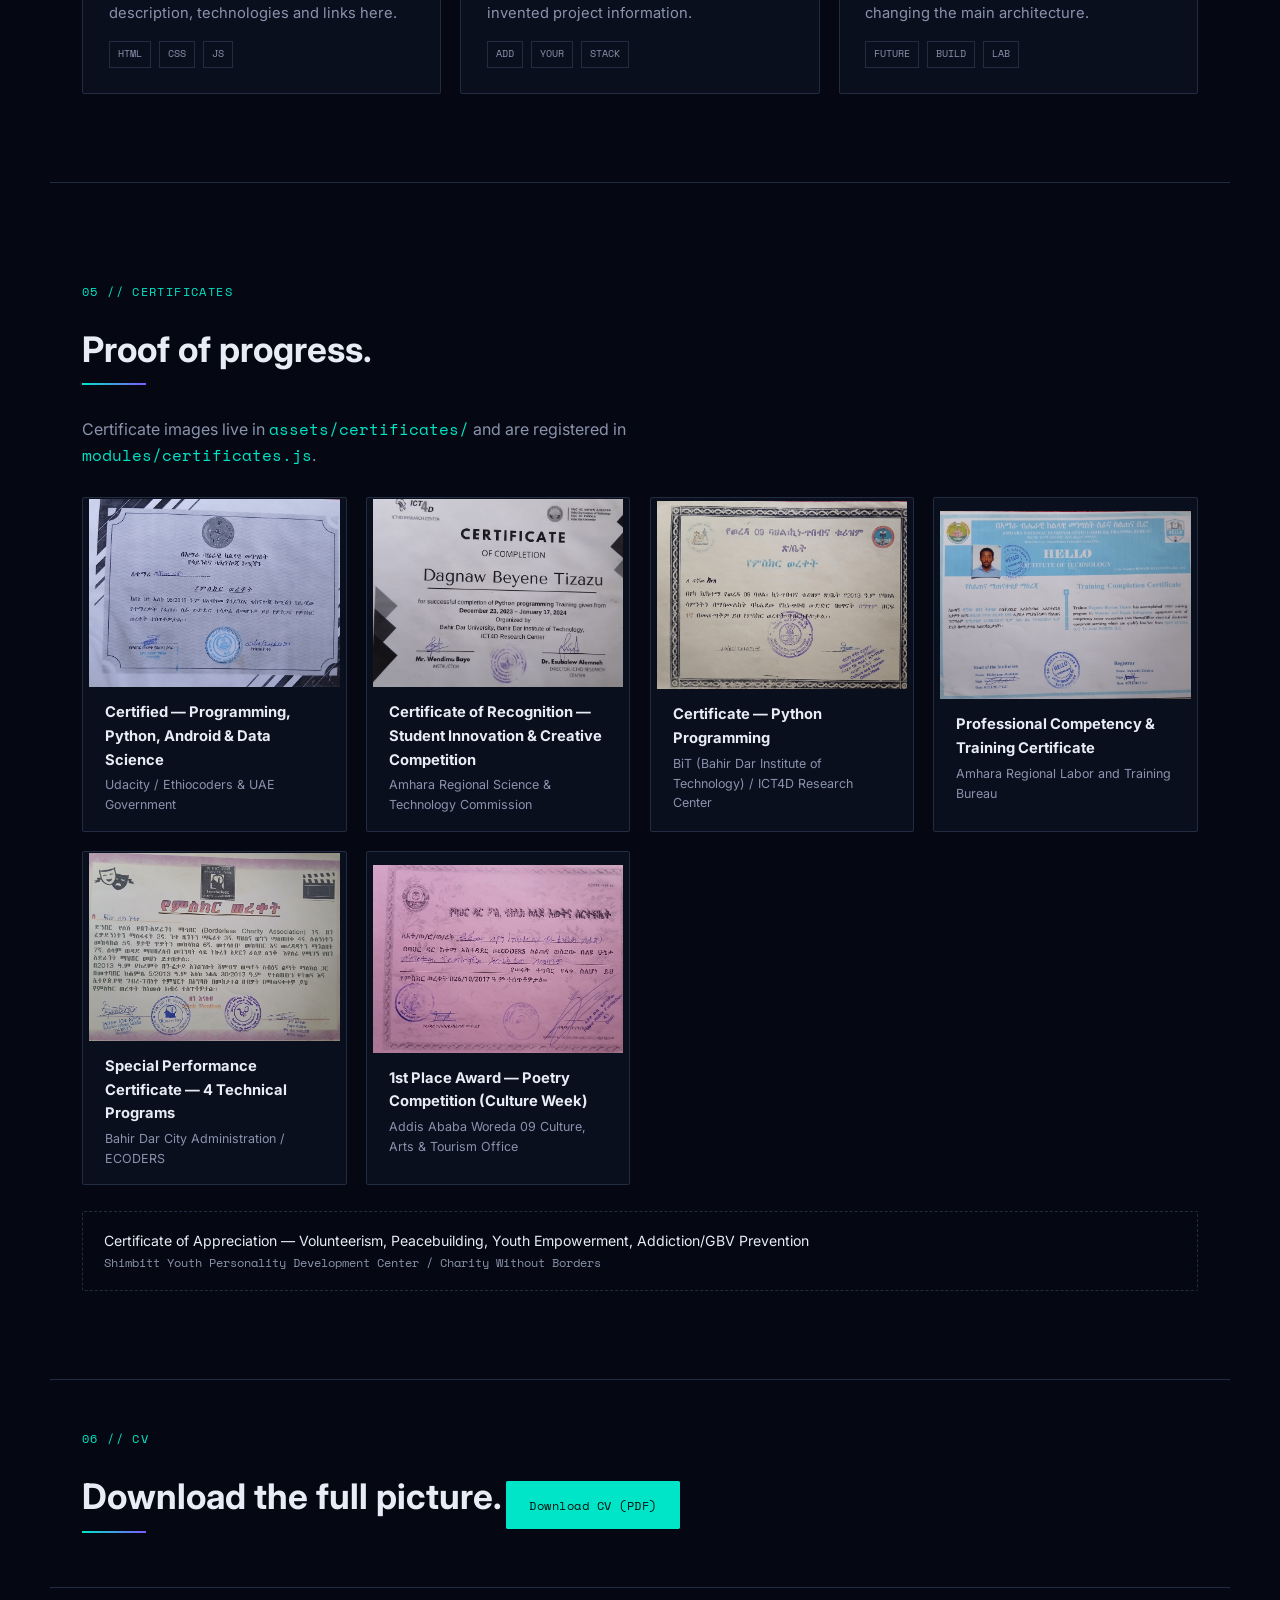
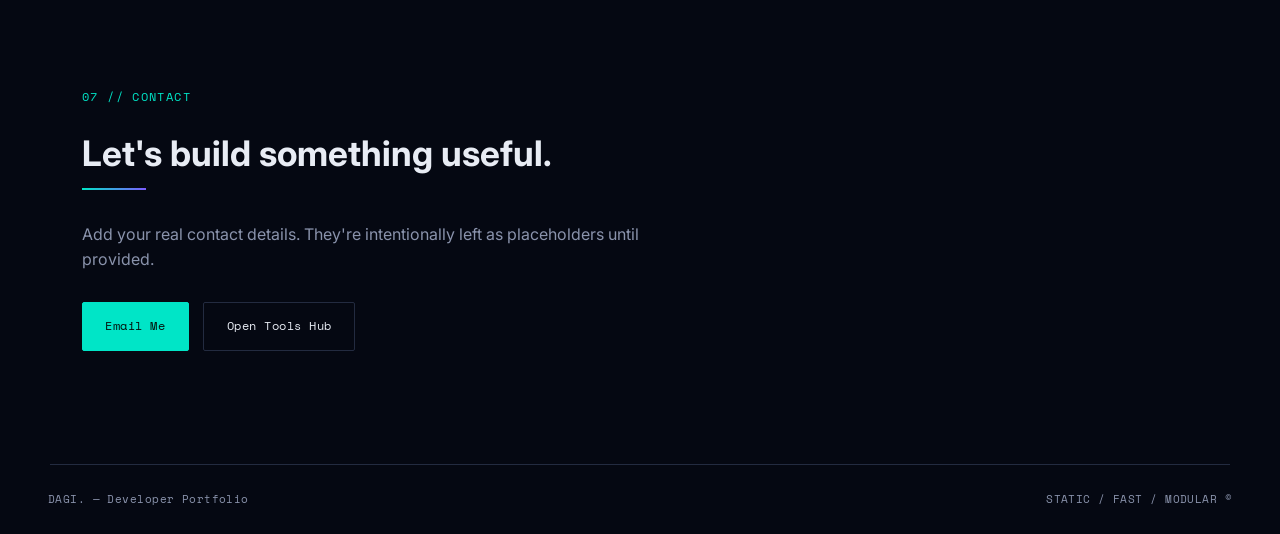
==== commit 1472478e: "Update index.html" ====
--- a/index.html
+++ b/index.html
@@ -4,7 +4,7 @@
 <meta charset="UTF-8">
 <meta name="viewport" content="width=device-width, initial-scale=1, viewport-fit=cover">
 <title>Dagnaw Beyene Tizazu // Developer Portfolio</title>
-<meta name="description" content="Dagi — Software Developer, Database Administrator &amp; Creative Specialist, Bahir Dar, Ethiopia.">
+<meta name="description" content="Dagnaw Beyene Tizazu — Software Developer, Database Administrator &amp; Creative Specialist, Bahir Dar, Ethiopia.">
 <meta name="theme-color" content="#050812">
 <link rel="preconnect" href="https://fonts.googleapis.com">
 <link rel="stylesheet" href="https://fonts.googleapis.com/css2?family=Space+Mono:wght@400;700&family=Inter:wght@400;500;600;700&display=swap">
@@ -15,26 +15,49 @@
 <!-- ============ SPLASH SCREEN ============ -->
 <div class="splash-screen" id="splash-screen" role="dialog" aria-modal="true" aria-label="Welcome">
   <div class="splash-hud" aria-hidden="true">
-    <div class="splash-ring splash-ring--1"></div>
-    <div class="splash-ring splash-ring--2"></div>
     <div class="splash-grid"></div>
     <div class="splash-scan"></div>
     <div class="splash-corner splash-corner--tl"></div>
     <div class="splash-corner splash-corner--tr"></div>
     <div class="splash-corner splash-corner--bl"></div>
     <div class="splash-corner splash-corner--br"></div>
-  </div>
+
+    <!-- 3D orbiting tech chips — decorative, tied to the dev/tech identity of the site -->
+    <div class="orbit-scene">
+      <div class="orbit-item" style="--radius:120px; animation-duration:14s; animation-delay:0s;"><span class="chip">01</span></div>
+      <div class="orbit-item" style="--radius:120px; animation-duration:14s; animation-delay:-3.5s;"><span class="chip">{ }</span></div>
+      <div class="orbit-item" style="--radius:120px; animation-duration:14s; animation-delay:-7s;"><span class="chip">10</span></div>
+      <div class="orbit-item" style="--radius:120px; animation-duration:14s; animation-delay:-10.5s;"><span class="chip">&lt;/&gt;</span></div>
+      <div class="orbit-item" style="--radius:190px; animation-duration:22s; animation-delay:0s;"><span class="chip">PY</span></div>
+      <div class="orbit-item" style="--radius:190px; animation-duration:22s; animation-delay:-5.5s;"><span class="chip">SQL</span></div>
+      <div class="orbit-item" style="--radius:190px; animation-duration:22s; animation-delay:-11s;"><span class="chip">AND</span></div>
+      <div class="orbit-item" style="--radius:190px; animation-duration:22s; animation-delay:-16.5s;"><span class="chip">UI</span></div>
+    </div>
+  </div>
+
   <div class="splash-content">
     <p class="splash-brand">DAGI<span class="dot">.</span></p>
-    <p class="splash-tag" data-i18n="splash.tag">SYSTEM INITIALIZING</p>
-    <button type="button" class="btn btn-primary splash-enter" id="splash-enter" data-i18n="splash.enter">Enter</button>
+    <h1 class="splash-title" data-i18n="splash.title">Welcome</h1>
+    <p class="splash-subtitle" data-i18n="splash.subtitle">Dagnaw Beyene — it's for all</p>
+    <p class="splash-tag" data-i18n="splash.tag">Enter To In </p>
+
+    <div class="splash-slider" id="splash-slider">
+      <div class="splash-slider__track" id="splash-slider-track">
+        <div class="splash-slider__fill" id="splash-slider-fill" aria-hidden="true"></div>
+        <span class="splash-slider__hint" data-i18n="splash.slide">Slide to enter</span>
+        <button type="button" class="splash-slider__handle" id="splash-slider-handle" aria-label="Enter site"
+          onclick="var s=document.getElementById('splash-screen'); if(s){ s.classList.add('splash-exit'); document.body.style.overflow=''; try{sessionStorage.setItem('dagi-portfolio-splash-seen','true');}catch(e){} setTimeout(function(){ if(s && s.parentNode) s.remove(); },600); }">
+          <span class="splash-slider__arrow">›</span>
+        </button>
+      </div>
+    </div>
   </div>
 </div>
 
 <!-- ============ NAV ============ -->
 <header class="site-header" id="site-header">
   <a href="#home" class="brand" data-sound="ui-click">
-    <img src="assets/images/profile.jpg" alt="Dagi" class="brand-photo" onerror="this.style.display='none'">
+    <img src="assets/images/profile.jpg" alt="Dagnaw Beyene" class="brand-photo" onerror="this.style.display='none'">
     <span class="brand-mark">DAGI<span class="dot">.</span></span>
   </a>
 
@@ -50,10 +73,10 @@
 
   <div class="header-actions">
     <div class="lang-switch" id="lang-switch" role="group" aria-label="Language">
-      <button type="button" class="lang-btn" data-lang="en">EN</button>
-      <button type="button" class="lang-btn" data-lang="am">AM</button>
-      <button type="button" class="lang-btn" data-lang="om">OM</button>
-      <button type="button" class="lang-btn" data-lang="zh">中文</button>
+      <button type="button" class="lang-btn" data-lang="en">EN🇬🇧</button>
+      <button type="button" class="lang-btn" data-lang="am">AM🇪🇹</button>
+      <button type="button" class="lang-btn" data-lang="om">OM🇾🇪</button>
+      <button type="button" class="lang-btn" data-lang="zh">中文🇨🇳</button>
     </div>
     <button class="sound-toggle" id="sound-toggle" type="button" aria-pressed="false" data-sound="toggle">
       <span class="sound-dot" aria-hidden="true"></span>
@@ -135,6 +158,14 @@
         </div>
       </div>
       <div class="about-photo">
+        <div class="orbit-scene orbit-scene--photo" aria-hidden="true">
+          <div class="orbit-item" style="--radius:105px; animation-duration:12s; animation-delay:0s;"><span class="chip">01</span></div>
+          <div class="orbit-item" style="--radius:105px; animation-duration:12s; animation-delay:-4s;"><span class="chip">&lt;/&gt;</span></div>
+          <div class="orbit-item" style="--radius:105px; animation-duration:12s; animation-delay:-8s;"><span class="chip">{ }</span></div>
+          <div class="orbit-item" style="--radius:150px; animation-duration:19s; animation-delay:0s;"><span class="chip">PY</span></div>
+          <div class="orbit-item" style="--radius:150px; animation-duration:19s; animation-delay:-6.3s;"><span class="chip">SQL</span></div>
+          <div class="orbit-item" style="--radius:150px; animation-duration:19s; animation-delay:-12.6s;"><span class="chip">AND</span></div>
+        </div>
         <img src="assets/images/profile.jpg" alt="Dagi" onerror="this.parentElement.classList.add('img-missing')">
         <p class="photo-caption">DAGI. — DEVELOPER / BUILDER<br>SYSTEM READY</p>
       </div>
@@ -215,7 +246,7 @@
 </main>
 
 <footer class="site-footer">
-  <span data-i18n="footer.tag1">DAGI. — Developer Portfolio</span>
+  <span data-i18n="footer.tag1">Dagnaw Beyene. — Developer Portfolio</span>
   <span>STATIC / FAST / MODULAR ©</span>
 </footer>
 
--- a/style.css
+++ b/style.css
@@ -115,21 +115,40 @@
 
 .mobile-menu{
   position: fixed; inset:0; z-index: 50;
-  background: rgba(5,8,18,0.98);
+  background: rgba(5,8,18,0.98); backdrop-filter: blur(6px);
   display:flex; flex-direction:column; align-items:center; justify-content:center; gap:1.4rem;
-  opacity:0; visibility:hidden; transform: translateY(-8px);
-  transition: opacity 0.28s ease, transform 0.28s ease, visibility 0.28s;
-}
-.mobile-menu.open{ opacity:1; visibility:visible; transform: translateY(0); }
+  opacity:0; visibility:hidden; transform: scale(0.96);
+  transition: opacity 0.4s cubic-bezier(0.16,1,0.3,1), transform 0.4s cubic-bezier(0.16,1,0.3,1), visibility 0.4s;
+}
+.mobile-menu.open{ opacity:1; visibility:visible; transform: scale(1); }
 .mobile-menu nav{ display:flex; flex-direction:column; align-items:center; gap:1.2rem; }
 .mobile-menu a{
   font-family: var(--font-head); font-size:1.1rem; letter-spacing:0.04em; color: var(--text);
-  opacity:0; transform: translateY(10px);
-  transition: opacity 0.3s ease, transform 0.3s ease;
-}
-.mobile-menu.open a{ opacity:1; transform: translateY(0); }
+  opacity:0; transform: translateY(14px) scale(0.94); filter: blur(3px);
+  transition: opacity 0.4s cubic-bezier(0.16,1,0.3,1), transform 0.4s cubic-bezier(0.16,1,0.3,1), filter 0.4s ease;
+}
+.mobile-menu.open a{ opacity:1; transform: translateY(0) scale(1); filter: blur(0); }
+.mobile-menu.open nav a:nth-child(1){ transition-delay: 0.06s; }
+.mobile-menu.open nav a:nth-child(2){ transition-delay: 0.11s; }
+.mobile-menu.open nav a:nth-child(3){ transition-delay: 0.16s; }
+.mobile-menu.open nav a:nth-child(4){ transition-delay: 0.21s; }
+.mobile-menu.open nav a:nth-child(5){ transition-delay: 0.26s; }
+.mobile-menu.open nav a:nth-child(6){ transition-delay: 0.31s; }
+.mobile-menu.open nav a:nth-child(7){ transition-delay: 0.36s; }
+.mobile-menu.open .lang-switch--mobile{ transition-delay: 0.42s; }
+.mobile-menu.open .menu-footer{ transition-delay: 0.48s; }
+.lang-switch--mobile{
+  opacity:0; transform: translateY(14px) scale(0.94); filter: blur(3px);
+  transition: opacity 0.4s cubic-bezier(0.16,1,0.3,1), transform 0.4s cubic-bezier(0.16,1,0.3,1), filter 0.4s ease;
+}
+.mobile-menu.open .lang-switch--mobile{ opacity:1; transform: translateY(0) scale(1); filter: blur(0); }
 .mobile-menu a b{ color: var(--accent); margin-right:0.5rem; }
-.menu-footer{ font-family: var(--font-head); font-size:0.68rem; color: var(--text-dim); letter-spacing:0.1em; }
+.menu-footer{
+  font-family: var(--font-head); font-size:0.68rem; color: var(--text-dim); letter-spacing:0.1em;
+  opacity:0; transform: translateY(14px);
+  transition: opacity 0.4s cubic-bezier(0.16,1,0.3,1), transform 0.4s cubic-bezier(0.16,1,0.3,1);
+}
+.mobile-menu.open .menu-footer{ opacity:1; transform: translateY(0); }
 
 /* =====================================================
    HERO
@@ -218,6 +237,27 @@
 .section-tight{ padding-top: 2.4rem; padding-bottom: 2.4rem; }
 .section-title{
   font-size: clamp(1.5rem, 3.4vw, 2.2rem); font-weight:700; margin: 0.5rem 0 1rem; max-width: 22ch;
+  position: relative; display:inline-block; padding-bottom: 0.5rem;
+}
+.section-title::after{
+  content:''; position:absolute; left:0; bottom:0; height:2px; width:64px;
+  background: linear-gradient(90deg, var(--accent), var(--accent-2), var(--accent));
+  background-size: 200% 100%;
+  animation: title-underline-glow 3.2s ease-in-out infinite;
+}
+#about .section-title::after{ animation-delay: 0s; }
+#skills .section-title::after{ animation-delay: -0.6s; }
+#projects .section-title::after{ animation-delay: -1.2s; }
+#certificates .section-title::after{ animation-delay: -1.8s; }
+#cv .section-title::after{ animation-delay: -2.4s; }
+#contact .section-title::after{ animation-delay: -3.0s; }
+@keyframes title-underline-glow{
+  0%   { background-position: 0% 50%;   opacity:0.55; }
+  50%  { background-position: 100% 50%; opacity:1; }
+  100% { background-position: 0% 50%;   opacity:0.55; }
+}
+@media (prefers-reduced-motion: reduce){
+  .section-title::after{ animation:none; opacity:0.85; }
 }
 .section-note{ color: var(--text-dim); max-width: 60ch; margin-bottom: 1.8rem; }
 .section-note code{ font-family: var(--font-head); color: var(--accent); }
@@ -305,7 +345,175 @@
 @media (max-width: 860px){
   .nav-desktop{ display:none; }
   .menu-btn{ display:flex; }
-  .header-actions #lang-switch{ display:none; }
+  .header-actions #lang-switch{ padding:0.12rem; gap:0.15rem; }
+  .header-actions #lang-switch .lang-btn{ padding:0.22rem 0.32rem; font-size:0.58rem; }
+  .header-actions{ gap:0.5rem; }
+  .sound-toggle .sound-label{ display:none; }
+  .sound-toggle{ padding:0.4rem; }
+  .brand-mark{ font-size:0.85rem; }
   .about-grid{ grid-template-columns: 1fr; }
   .about-photo{ max-width: 320px; }
 }
+
+/* =====================================================
+   SPLASH SCREEN
+   ===================================================== */
+.splash-screen{
+  position: fixed; inset:0; z-index: 20000;
+  background: var(--bg);
+  display:flex; align-items:center; justify-content:center;
+  overflow:hidden;
+  transition: opacity 0.5s cubic-bezier(0.4,0,0.2,1), visibility 0.5s;
+}
+.splash-screen.hidden{ opacity:0; visibility:hidden; pointer-events:none; }
+.splash-hud{ position:absolute; inset:0; }
+.splash-ring{
+  position:absolute; top:50%; left:50%; transform:translate(-50%,-50%);
+  border:1px solid var(--border); border-radius:50%;
+  animation: splash-ring-pulse 3.5s ease-in-out infinite;
+}
+.splash-ring--1{ width:240px; height:240px; }
+.splash-ring--2{ width:380px; height:380px; animation-delay:-1.2s; border-color: rgba(124,92,255,0.25); }
+@keyframes splash-ring-pulse{
+  0%,100%{ opacity:0.25; transform:translate(-50%,-50%) scale(1); }
+  50%{ opacity:0.7; transform:translate(-50%,-50%) scale(1.04); }
+}
+.splash-grid{
+  position:absolute; inset:0;
+  background-image:
+    linear-gradient(rgba(0,229,199,0.06) 1px, transparent 1px),
+    linear-gradient(90deg, rgba(0,229,199,0.06) 1px, transparent 1px);
+  background-size: 42px 42px;
+  mask-image: radial-gradient(circle at center, black 0%, transparent 70%);
+}
+.splash-scan{
+  position:absolute; left:0; right:0; height:2px;
+  background: linear-gradient(90deg, transparent, var(--accent), transparent);
+  animation: splash-scan-move 2.4s ease-in-out infinite;
+}
+@keyframes splash-scan-move{
+  0%{ top:10%; opacity:0; } 10%{ opacity:1; } 90%{ opacity:1; } 100%{ top:90%; opacity:0; }
+}
+.splash-corner{
+  position:absolute; width:26px; height:26px; border: 1px solid var(--accent); opacity:0.5;
+}
+.splash-corner--tl{ top:6%; left:6%; border-right:none; border-bottom:none; }
+.splash-corner--tr{ top:6%; right:6%; border-left:none; border-bottom:none; }
+.splash-corner--bl{ bottom:6%; left:6%; border-right:none; border-top:none; }
+.splash-corner--br{ bottom:6%; right:6%; border-left:none; border-top:none; }
+
+.splash-content{ position:relative; z-index:1; text-align:center; }
+.splash-brand{
+  font-family: var(--font-head); font-weight:700; font-size: clamp(2.2rem, 8vw, 3.6rem);
+  letter-spacing:0.05em;
+  animation: splash-brand-in 0.7s cubic-bezier(0.16,1,0.3,1) both;
+}
+.splash-brand .dot{ color: var(--accent); }
+.splash-tag{
+  font-family: var(--font-head); font-size:0.72rem; letter-spacing:0.18em; color: var(--text-dim);
+  margin: 0.7rem 0 1.8rem;
+  animation: splash-fade-in 0.6s ease 0.25s both;
+}
+.splash-enter{
+  animation: splash-fade-in 0.6s ease 0.45s both;
+}
+@keyframes splash-brand-in{
+  from{ opacity:0; transform: translateY(14px) scale(0.96); filter: blur(6px); }
+  to{ opacity:1; transform: translateY(0) scale(1); filter: blur(0); }
+}
+@keyframes splash-fade-in{
+  from{ opacity:0; transform: translateY(8px); }
+  to{ opacity:1; transform: translateY(0); }
+}
+@media (prefers-reduced-motion: reduce){
+  .splash-ring, .splash-scan{ animation:none; }
+  .splash-brand, .splash-tag, .splash-enter{ animation:none; opacity:1; transform:none; filter:none; }
+}
+
+/* =====================================================
+   ICON PERSONALITIES — each nav/action icon gets a distinct
+   motion on hover/focus, and a one-shot "play" animation on tap
+   (triggered by modules/navigation.js adding/removing .play)
+   ===================================================== */
+
+/* Home — energy pulse */
+@keyframes icon-home-pulse{
+  0%,100%{ transform: scale(1); text-shadow: none; }
+  50%{ transform: scale(1.08); text-shadow: 0 0 10px var(--accent); }
+}
+.icon-home:hover, .icon-home:focus-visible, .icon-home.play{ animation: icon-home-pulse 0.55s ease; color: var(--accent); }
+
+/* About — gentle focus-in */
+@keyframes icon-about-focus{
+  0%{ filter: blur(2px); opacity:0.6; } 100%{ filter: blur(0); opacity:1; }
+}
+.icon-about:hover, .icon-about:focus-visible, .icon-about.play{ animation: icon-about-focus 0.4s ease; color: var(--accent); }
+
+/* Skills — mechanical tick */
+@keyframes icon-skills-tick{
+  0%,100%{ transform: rotate(0deg); } 25%{ transform: rotate(-4deg); } 75%{ transform: rotate(4deg); }
+}
+.icon-skills:hover, .icon-skills:focus-visible, .icon-skills.play{ animation: icon-skills-tick 0.4s ease; color: var(--accent); }
+
+/* Projects — data/system shift */
+@keyframes icon-projects-shift{
+  0%,100%{ transform: translateX(0); }
+  25%{ transform: translateX(-2px); }
+  50%{ transform: translateX(2px); }
+  75%{ transform: translateX(-1px); }
+}
+.icon-projects:hover, .icon-projects:focus-visible, .icon-projects.play{ animation: icon-projects-shift 0.4s ease; color: var(--accent); }
+
+/* Certificates — holographic shimmer */
+@keyframes icon-cert-shimmer{
+  0%{ background-position: -60px 0; } 100%{ background-position: 60px 0; }
+}
+.icon-certificates:hover, .icon-certificates:focus-visible, .icon-certificates.play{
+  background-image: linear-gradient(100deg, var(--text) 30%, var(--accent-2) 45%, var(--accent) 55%, var(--text) 70%);
+  background-size: 200px 100%;
+  -webkit-background-clip: text; background-clip: text; color: transparent;
+  animation: icon-cert-shimmer 0.7s linear;
+}
+
+/* Tools — mechanical wobble (gear-like) */
+@keyframes icon-tools-wobble{
+  0%,100%{ transform: rotate(0deg); }
+  30%{ transform: rotate(14deg); }
+  60%{ transform: rotate(-8deg); }
+  80%{ transform: rotate(4deg); }
+}
+.icon-tools:hover, .icon-tools:focus-visible, .icon-tools.play{ color: var(--accent); }
+.icon-tools:hover b, .icon-tools:focus-visible b, .icon-tools.play b{ display:inline-block; animation: icon-tools-wobble 0.5s ease; }
+
+/* CV — document scan sweep */
+.icon-cv{ position:relative; overflow:hidden; }
+@keyframes icon-cv-scan{ 0%{ left:-40%; } 100%{ left:140%; } }
+.icon-cv::after{
+  content:''; position:absolute; top:0; bottom:0; left:-40%; width:35%;
+  background: linear-gradient(90deg, transparent, rgba(255,255,255,0.35), transparent);
+  pointer-events:none; display:none;
+}
+.icon-cv:hover::after, .icon-cv:focus-visible::after, .icon-cv.play::after{
+  display:block; animation: icon-cv-scan 0.7s ease;
+}
+
+/* Contact — signal ping */
+.icon-contact{ position:relative; }
+@keyframes icon-contact-ping{
+  0%{ box-shadow: 0 0 0 0 rgba(0,229,199,0.5); }
+  100%{ box-shadow: 0 0 0 14px rgba(0,229,199,0); }
+}
+.icon-contact:hover, .icon-contact:focus-visible, .icon-contact.play{
+  animation: icon-contact-ping 0.7s ease-out;
+}
+
+/* Menu button — elastic expand (in addition to the X-morph already in place) */
+@keyframes icon-menu-pop{
+  0%{ transform: scale(1); } 40%{ transform: scale(1.18); } 100%{ transform: scale(1); }
+}
+.icon-menu:hover, .icon-menu:focus-visible, .icon-menu.play{ animation: icon-menu-pop 0.4s cubic-bezier(0.34,1.56,0.64,1); }
+
+@media (prefers-reduced-motion: reduce){
+  .icon-home, .icon-about, .icon-skills, .icon-projects, .icon-certificates,
+  .icon-tools b, .icon-cv::after, .icon-contact, .icon-menu{ animation: none !important; }
+}
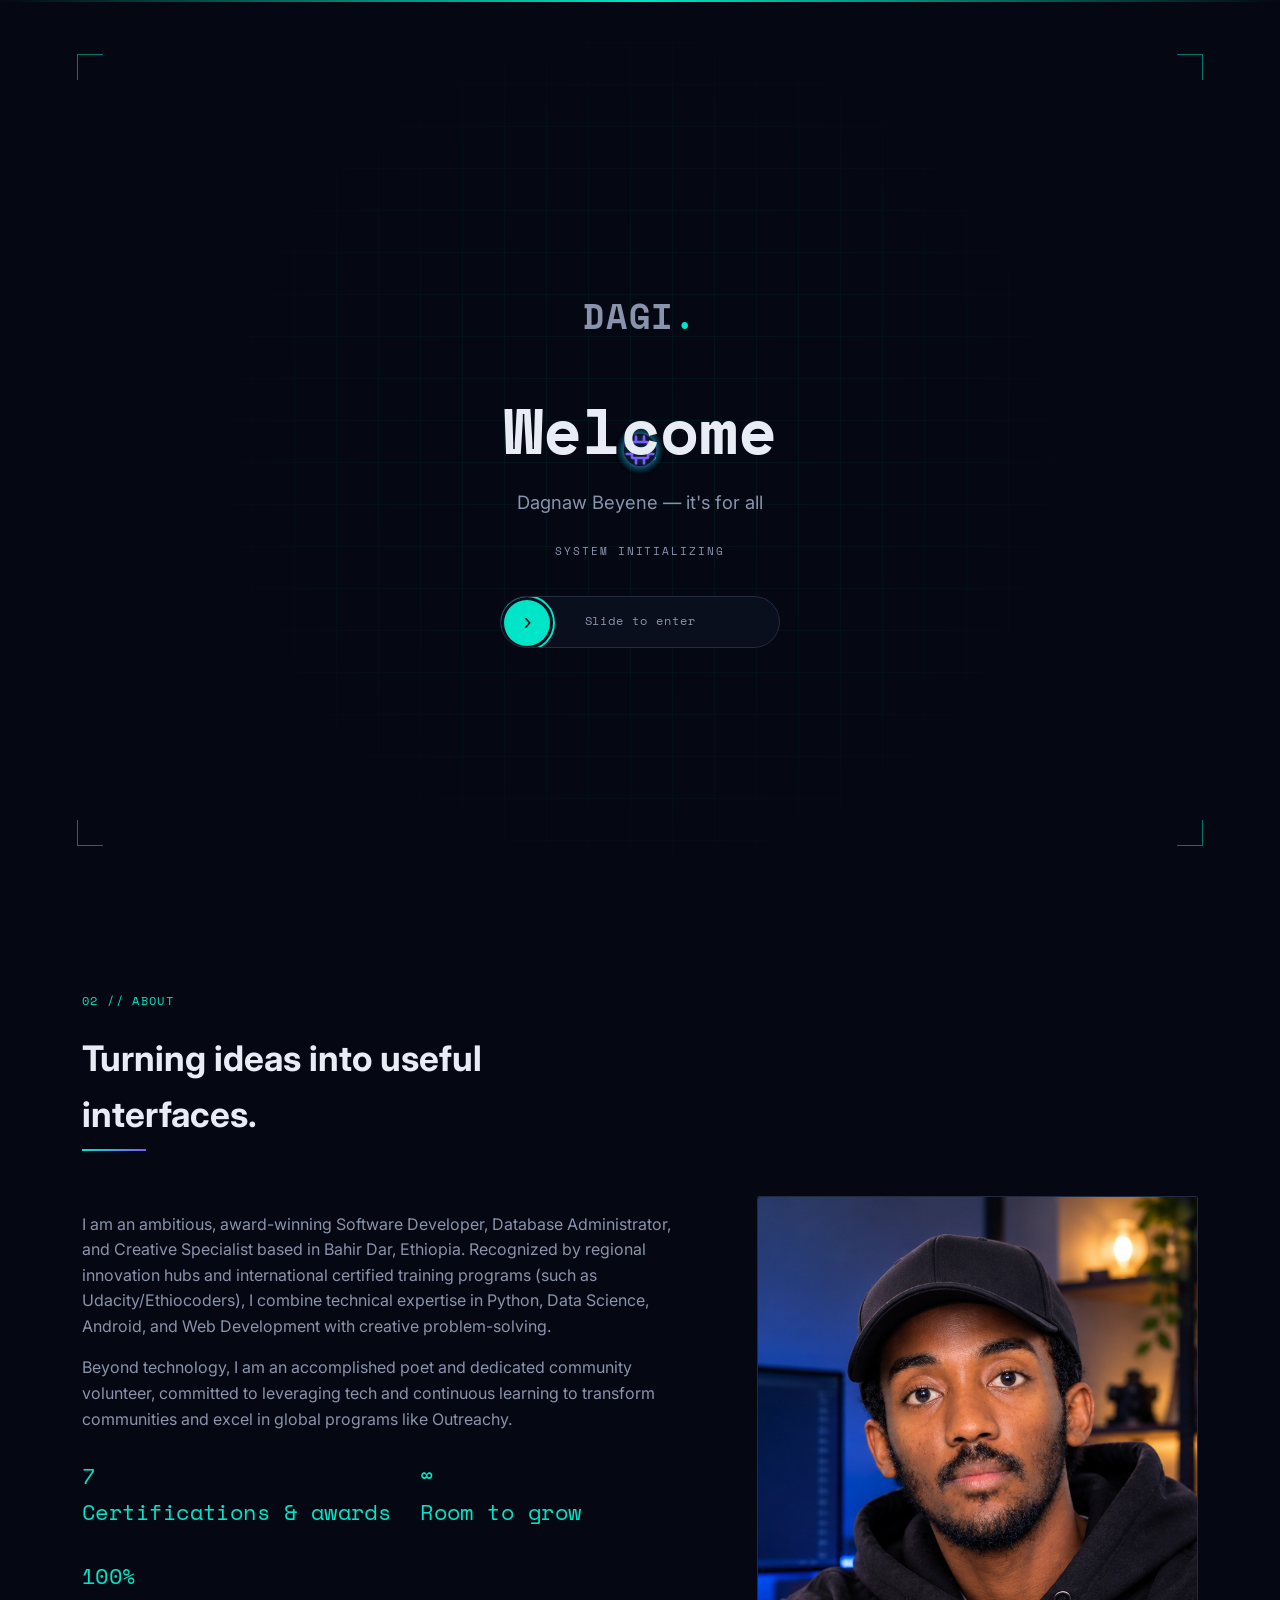
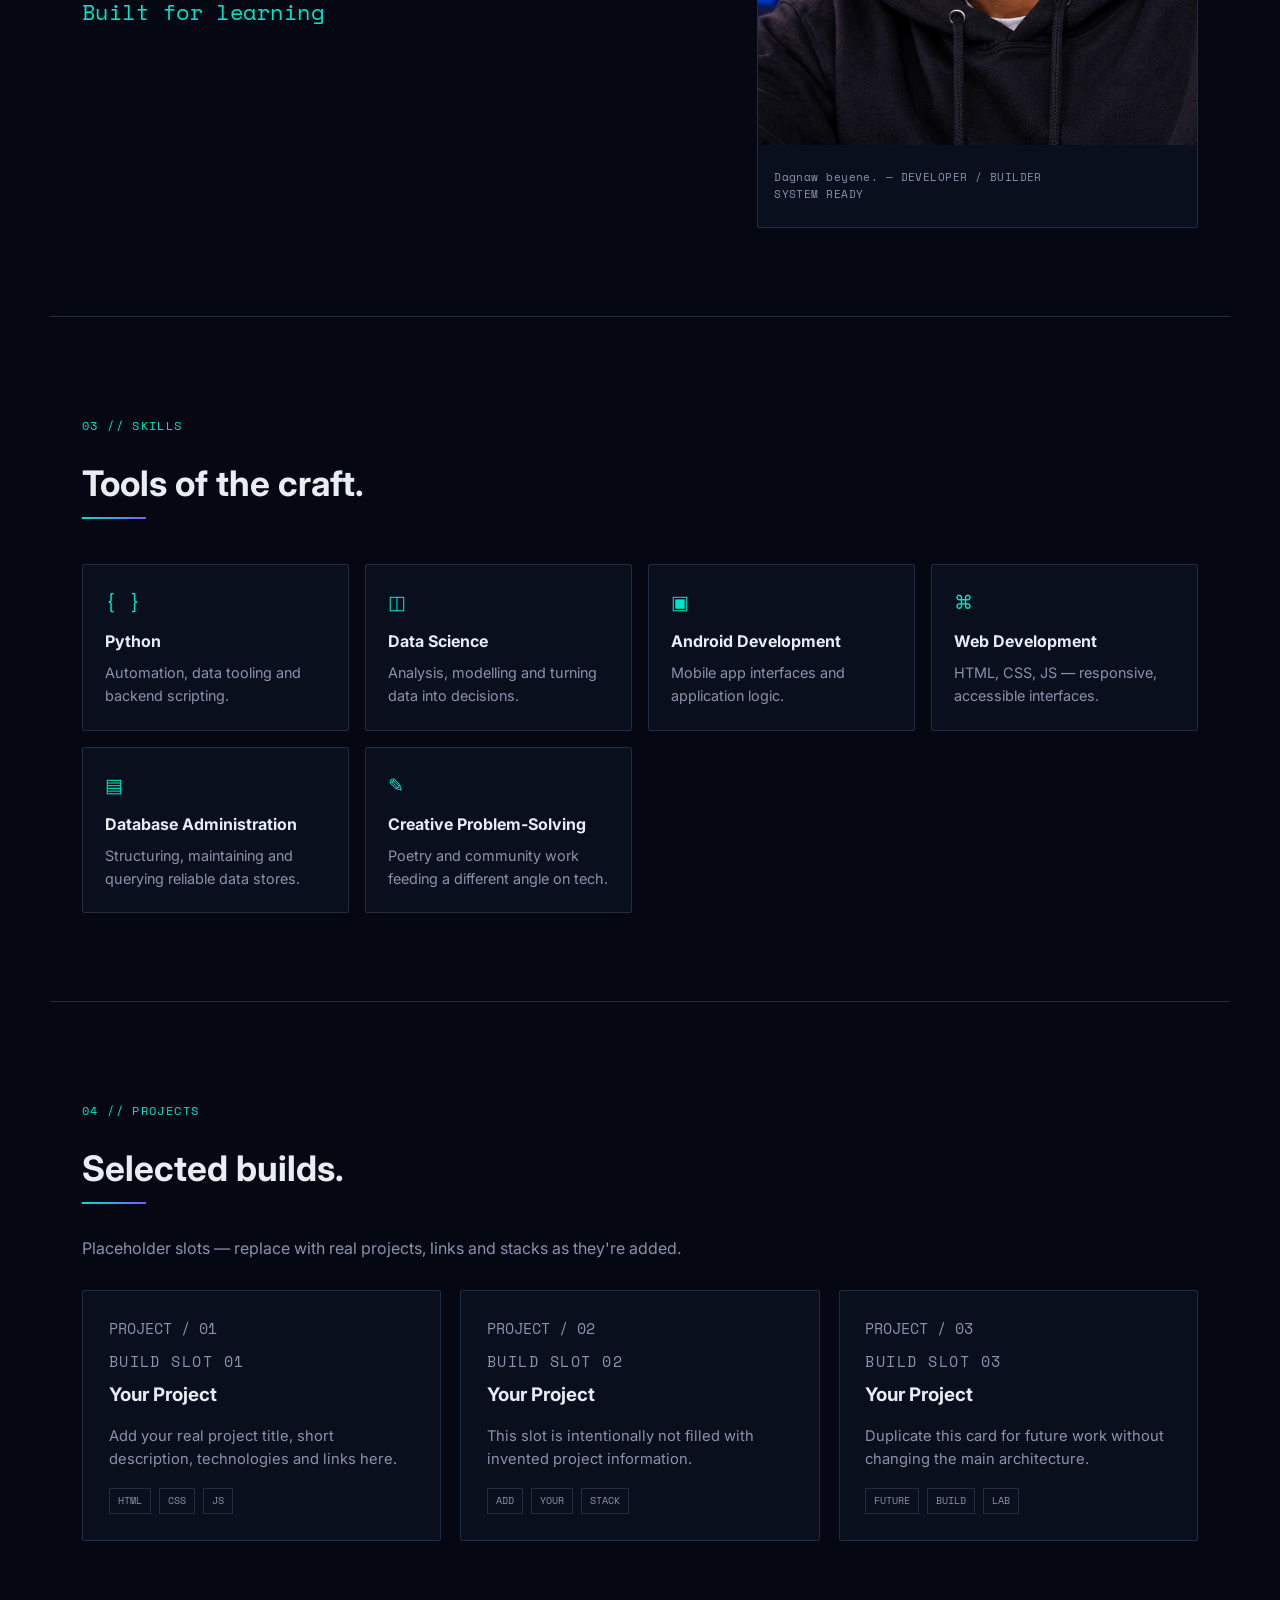
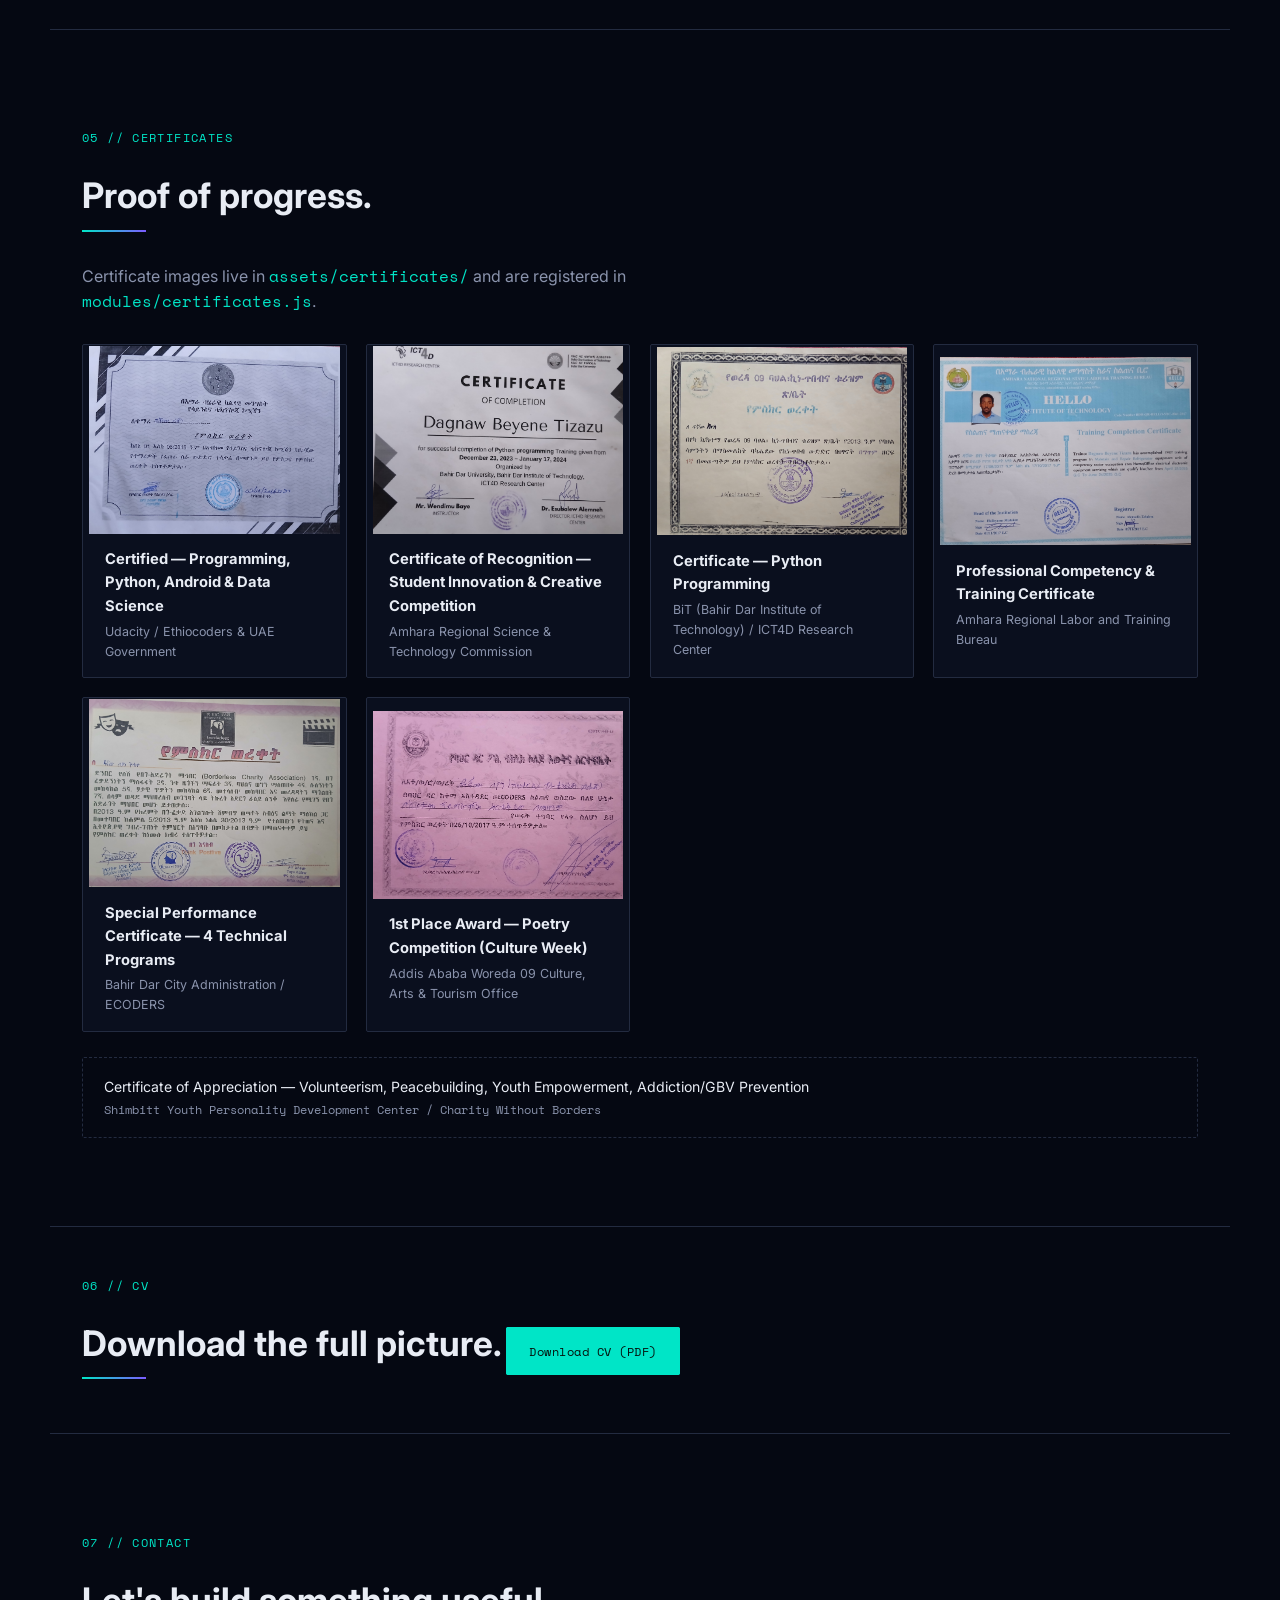
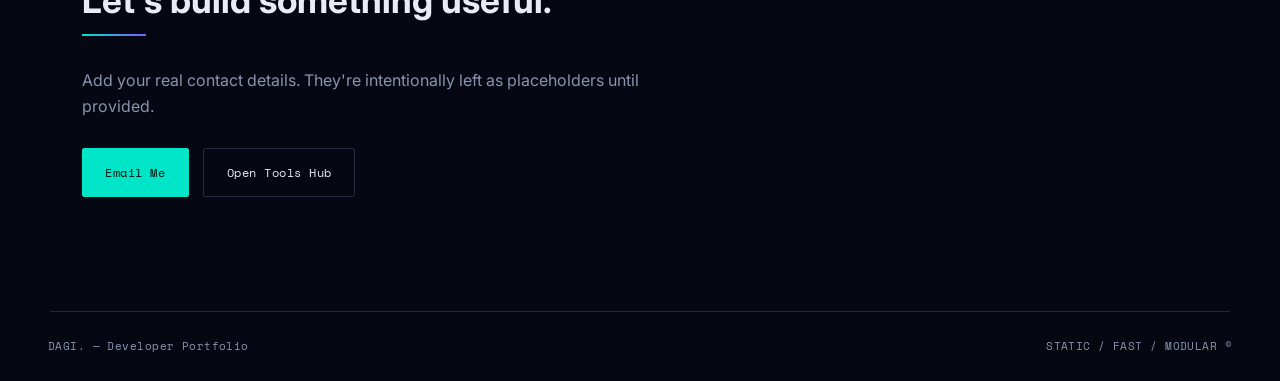
==== commit 892095e7: "Update index.html" ====
--- a/index.html
+++ b/index.html
@@ -3,8 +3,8 @@
 <head>
 <meta charset="UTF-8">
 <meta name="viewport" content="width=device-width, initial-scale=1, viewport-fit=cover">
-<title>Dagnaw Beyene Tizazu // Developer Portfolio</title>
-<meta name="description" content="Dagnaw Beyene Tizazu — Software Developer, Database Administrator &amp; Creative Specialist, Bahir Dar, Ethiopia.">
+<title>Dagnaw Beyene // Developer Portfolio</title>
+<meta name="description" content="Dagnaw beyene — Software Developer, Database Administrator &amp; Creative Specialist, Bahir Dar, Ethiopia.">
 <meta name="theme-color" content="#050812">
 <link rel="preconnect" href="https://fonts.googleapis.com">
 <link rel="stylesheet" href="https://fonts.googleapis.com/css2?family=Space+Mono:wght@400;700&family=Inter:wght@400;500;600;700&display=swap">
@@ -22,16 +22,18 @@
     <div class="splash-corner splash-corner--bl"></div>
     <div class="splash-corner splash-corner--br"></div>
 
-    <!-- 3D orbiting tech chips — decorative, tied to the dev/tech identity of the site -->
+    <!-- 3D orbiting tech icons — decorative, tied to the dev/tech identity of the site -->
     <div class="orbit-scene">
-      <div class="orbit-item" style="--radius:120px; animation-duration:14s; animation-delay:0s;"><span class="chip">01</span></div>
-      <div class="orbit-item" style="--radius:120px; animation-duration:14s; animation-delay:-3.5s;"><span class="chip">{ }</span></div>
-      <div class="orbit-item" style="--radius:120px; animation-duration:14s; animation-delay:-7s;"><span class="chip">10</span></div>
-      <div class="orbit-item" style="--radius:120px; animation-duration:14s; animation-delay:-10.5s;"><span class="chip">&lt;/&gt;</span></div>
-      <div class="orbit-item" style="--radius:190px; animation-duration:22s; animation-delay:0s;"><span class="chip">PY</span></div>
-      <div class="orbit-item" style="--radius:190px; animation-duration:22s; animation-delay:-5.5s;"><span class="chip">SQL</span></div>
-      <div class="orbit-item" style="--radius:190px; animation-duration:22s; animation-delay:-11s;"><span class="chip">AND</span></div>
-      <div class="orbit-item" style="--radius:190px; animation-duration:22s; animation-delay:-16.5s;"><span class="chip">UI</span></div>
+      <div class="orbit-track" style="width:240px; height:240px;"></div>
+      <div class="orbit-track orbit-track--outer" style="width:380px; height:380px;"></div>
+      <div class="orbit-item" style="--radius:120px; animation-duration:16s; animation-delay:0s;"><span class="chip"><svg viewBox="0 0 24 24" fill="none" stroke="currentColor" stroke-width="2" stroke-linecap="round" stroke-linejoin="round"><path d="M8 6L3 12l5 6M16 6l5 6-5 6"/></svg></span></div>
+      <div class="orbit-item" style="--radius:120px; animation-duration:16s; animation-delay:-4s;"><span class="chip"><svg viewBox="0 0 24 24" fill="none" stroke="currentColor" stroke-width="2" stroke-linecap="round" stroke-linejoin="round"><circle cx="12" cy="12" r="3"/><path d="M19.4 15a1.65 1.65 0 00.33 1.82l.06.06a2 2 0 11-2.83 2.83l-.06-.06a1.65 1.65 0 00-1.82-.33 1.65 1.65 0 00-1 1.51V21a2 2 0 11-4 0v-.09a1.65 1.65 0 00-1-1.51 1.65 1.65 0 00-1.82.33l-.06.06a2 2 0 11-2.83-2.83l.06-.06a1.65 1.65 0 00.33-1.82 1.65 1.65 0 00-1.51-1H3a2 2 0 110-4h.09a1.65 1.65 0 001.51-1 1.65 1.65 0 00-.33-1.82l-.06-.06a2 2 0 112.83-2.83l.06.06a1.65 1.65 0 001.82.33H9a1.65 1.65 0 001-1.51V3a2 2 0 114 0v.09a1.65 1.65 0 001 1.51 1.65 1.65 0 001.82-.33l.06-.06a2 2 0 112.83 2.83l-.06.06a1.65 1.65 0 00-.33 1.82V9a1.65 1.65 0 001.51 1H21a2 2 0 110 4h-.09a1.65 1.65 0 00-1.51 1z"/></svg></span></div>
+      <div class="orbit-item" style="--radius:120px; animation-duration:16s; animation-delay:-8s;"><span class="chip"><svg viewBox="0 0 24 24" fill="none" stroke="currentColor" stroke-width="2" stroke-linecap="round" stroke-linejoin="round"><rect x="3" y="4" width="18" height="16" rx="2"/><path d="M7 9l3 3-3 3M13 15h4"/></svg></span></div>
+      <div class="orbit-item" style="--radius:120px; animation-duration:16s; animation-delay:-12s;"><span class="chip"><svg viewBox="0 0 24 24" fill="none" stroke="currentColor" stroke-width="2" stroke-linecap="round" stroke-linejoin="round"><rect x="3" y="8" width="4" height="8" rx="1"/><rect x="10" y="4" width="4" height="16" rx="1"/><rect x="17" y="11" width="4" height="5" rx="1"/></svg></span></div>
+      <div class="orbit-item" style="--radius:190px; animation-duration:24s; animation-delay:0s;"><span class="chip"><svg viewBox="0 0 24 24" fill="none" stroke="currentColor" stroke-width="2" stroke-linecap="round" stroke-linejoin="round"><ellipse cx="12" cy="5" rx="8" ry="3"/><path d="M4 5v14c0 1.7 3.6 3 8 3s8-1.3 8-3V5"/><path d="M4 12c0 1.7 3.6 3 8 3s8-1.3 8-3"/></svg></span></div>
+      <div class="orbit-item" style="--radius:190px; animation-duration:24s; animation-delay:-6s;"><span class="chip"><svg viewBox="0 0 24 24" fill="none" stroke="currentColor" stroke-width="2" stroke-linecap="round" stroke-linejoin="round"><path d="M17.5 19H9a5 5 0 110-10 6.5 6.5 0 0112.6 2.1A4 4 0 0117.5 19z"/></svg></span></div>
+      <div class="orbit-item" style="--radius:190px; animation-duration:24s; animation-delay:-12s;"><span class="chip"><svg viewBox="0 0 24 24" fill="none" stroke="currentColor" stroke-width="2" stroke-linecap="round" stroke-linejoin="round"><circle cx="12" cy="12" r="9"/><path d="M3 12h18M12 3c2.5 2.5 3.8 5.7 3.8 9s-1.3 6.5-3.8 9c-2.5-2.5-3.8-5.7-3.8-9S9.5 5.5 12 3z"/></svg></span></div>
+      <div class="orbit-item" style="--radius:190px; animation-duration:24s; animation-delay:-18s;"><span class="chip"><svg viewBox="0 0 24 24" fill="none" stroke="currentColor" stroke-width="2" stroke-linecap="round" stroke-linejoin="round"><rect x="6" y="6" width="12" height="12" rx="1"/><path d="M9 2v3M15 2v3M9 19v3M15 19v3M2 9h3M2 15h3M19 9h3M19 15h3"/></svg></span></div>
     </div>
   </div>
 
@@ -39,7 +41,7 @@
     <p class="splash-brand">DAGI<span class="dot">.</span></p>
     <h1 class="splash-title" data-i18n="splash.title">Welcome</h1>
     <p class="splash-subtitle" data-i18n="splash.subtitle">Dagnaw Beyene — it's for all</p>
-    <p class="splash-tag" data-i18n="splash.tag">Enter To In </p>
+    <p class="splash-tag" data-i18n="splash.tag">SYSTEM INITIALIZING</p>
 
     <div class="splash-slider" id="splash-slider">
       <div class="splash-slider__track" id="splash-slider-track">
@@ -57,8 +59,8 @@
 <!-- ============ NAV ============ -->
 <header class="site-header" id="site-header">
   <a href="#home" class="brand" data-sound="ui-click">
-    <img src="assets/images/profile.jpg" alt="Dagnaw Beyene" class="brand-photo" onerror="this.style.display='none'">
-    <span class="brand-mark">DAGI<span class="dot">.</span></span>
+    <img src="assets/images/profile.jpg" alt="Dagi" class="brand-photo" onerror="this.style.display='none'">
+    <span class="brand-mark">Dagnaw beyene<span class="dot">.</span></span>
   </a>
 
   <nav class="nav-desktop" aria-label="Primary">
@@ -73,10 +75,10 @@
 
   <div class="header-actions">
     <div class="lang-switch" id="lang-switch" role="group" aria-label="Language">
-      <button type="button" class="lang-btn" data-lang="en">EN🇬🇧</button>
-      <button type="button" class="lang-btn" data-lang="am">AM🇪🇹</button>
-      <button type="button" class="lang-btn" data-lang="om">OM🇾🇪</button>
-      <button type="button" class="lang-btn" data-lang="zh">中文🇨🇳</button>
+      <button type="button" class="lang-btn" data-lang="en">EN</button>
+      <button type="button" class="lang-btn" data-lang="am">AM</button>
+      <button type="button" class="lang-btn" data-lang="om">OM</button>
+      <button type="button" class="lang-btn" data-lang="zh">中文</button>
     </div>
     <button class="sound-toggle" id="sound-toggle" type="button" aria-pressed="false" data-sound="toggle">
       <span class="sound-dot" aria-hidden="true"></span>
@@ -159,15 +161,17 @@
       </div>
       <div class="about-photo">
         <div class="orbit-scene orbit-scene--photo" aria-hidden="true">
-          <div class="orbit-item" style="--radius:105px; animation-duration:12s; animation-delay:0s;"><span class="chip">01</span></div>
-          <div class="orbit-item" style="--radius:105px; animation-duration:12s; animation-delay:-4s;"><span class="chip">&lt;/&gt;</span></div>
-          <div class="orbit-item" style="--radius:105px; animation-duration:12s; animation-delay:-8s;"><span class="chip">{ }</span></div>
-          <div class="orbit-item" style="--radius:150px; animation-duration:19s; animation-delay:0s;"><span class="chip">PY</span></div>
-          <div class="orbit-item" style="--radius:150px; animation-duration:19s; animation-delay:-6.3s;"><span class="chip">SQL</span></div>
-          <div class="orbit-item" style="--radius:150px; animation-duration:19s; animation-delay:-12.6s;"><span class="chip">AND</span></div>
+          <div class="orbit-track" style="width:210px; height:210px;"></div>
+          <div class="orbit-track orbit-track--outer" style="width:300px; height:300px;"></div>
+          <div class="orbit-item" style="--radius:105px; animation-duration:13s; animation-delay:0s;"><span class="chip"><svg viewBox="0 0 24 24" fill="none" stroke="currentColor" stroke-width="2" stroke-linecap="round" stroke-linejoin="round"><path d="M8 6L3 12l5 6M16 6l5 6-5 6"/></svg></span></div>
+          <div class="orbit-item" style="--radius:105px; animation-duration:13s; animation-delay:-4.3s;"><span class="chip"><svg viewBox="0 0 24 24" fill="none" stroke="currentColor" stroke-width="2" stroke-linecap="round" stroke-linejoin="round"><ellipse cx="12" cy="5" rx="8" ry="3"/><path d="M4 5v14c0 1.7 3.6 3 8 3s8-1.3 8-3V5"/><path d="M4 12c0 1.7 3.6 3 8 3s8-1.3 8-3"/></svg></span></div>
+          <div class="orbit-item" style="--radius:105px; animation-duration:13s; animation-delay:-8.6s;"><span class="chip"><svg viewBox="0 0 24 24" fill="none" stroke="currentColor" stroke-width="2" stroke-linecap="round" stroke-linejoin="round"><rect x="3" y="4" width="18" height="16" rx="2"/><path d="M7 9l3 3-3 3M13 15h4"/></svg></span></div>
+          <div class="orbit-item" style="--radius:150px; animation-duration:20s; animation-delay:0s;"><span class="chip"><svg viewBox="0 0 24 24" fill="none" stroke="currentColor" stroke-width="2" stroke-linecap="round" stroke-linejoin="round"><circle cx="12" cy="12" r="3"/><path d="M19.4 15a1.65 1.65 0 00.33 1.82l.06.06a2 2 0 11-2.83 2.83l-.06-.06a1.65 1.65 0 00-1.82-.33 1.65 1.65 0 00-1 1.51V21a2 2 0 11-4 0v-.09a1.65 1.65 0 00-1-1.51 1.65 1.65 0 00-1.82.33l-.06.06a2 2 0 11-2.83-2.83l.06-.06a1.65 1.65 0 00.33-1.82 1.65 1.65 0 00-1.51-1H3a2 2 0 110-4h.09a1.65 1.65 0 001.51-1 1.65 1.65 0 00-.33-1.82l-.06-.06a2 2 0 112.83-2.83l.06.06a1.65 1.65 0 001.82.33H9a1.65 1.65 0 001-1.51V3a2 2 0 114 0v.09a1.65 1.65 0 001 1.51 1.65 1.65 0 001.82-.33l.06-.06a2 2 0 112.83 2.83l-.06.06a1.65 1.65 0 00-.33 1.82V9a1.65 1.65 0 001.51 1H21a2 2 0 110 4h-.09a1.65 1.65 0 00-1.51 1z"/></svg></span></div>
+          <div class="orbit-item" style="--radius:150px; animation-duration:20s; animation-delay:-6.6s;"><span class="chip"><svg viewBox="0 0 24 24" fill="none" stroke="currentColor" stroke-width="2" stroke-linecap="round" stroke-linejoin="round"><path d="M17.5 19H9a5 5 0 110-10 6.5 6.5 0 0112.6 2.1A4 4 0 0117.5 19z"/></svg></span></div>
+          <div class="orbit-item" style="--radius:150px; animation-duration:20s; animation-delay:-13.3s;"><span class="chip"><svg viewBox="0 0 24 24" fill="none" stroke="currentColor" stroke-width="2" stroke-linecap="round" stroke-linejoin="round"><rect x="6" y="6" width="12" height="12" rx="1"/><path d="M9 2v3M15 2v3M9 19v3M15 19v3M2 9h3M2 15h3M19 9h3M19 15h3"/></svg></span></div>
         </div>
         <img src="assets/images/profile.jpg" alt="Dagi" onerror="this.parentElement.classList.add('img-missing')">
-        <p class="photo-caption">DAGI. — DEVELOPER / BUILDER<br>SYSTEM READY</p>
+        <p class="photo-caption">Dagnaw beyene. — DEVELOPER / BUILDER<br>SYSTEM READY</p>
       </div>
     </div>
   </section>
@@ -246,7 +250,7 @@
 </main>
 
 <footer class="site-footer">
-  <span data-i18n="footer.tag1">Dagnaw Beyene. — Developer Portfolio</span>
+  <span data-i18n="footer.tag1">Dagnaw beyene. — Developer Portfolio</span>
   <span>STATIC / FAST / MODULAR ©</span>
 </footer>
 
--- a/style.css
+++ b/style.css
@@ -269,9 +269,10 @@
 .about-stats div{ font-family: var(--font-head); font-size:0.7rem; color: var(--text-dim); letter-spacing:0.04em; }
 .about-stats span{ display:block; font-size:1.4rem; color: var(--accent); }
 .about-photo{
-  border:1px solid var(--border); background: var(--panel); border-radius: var(--radius); overflow:hidden;
-}
-.about-photo img{ width:100%; aspect-ratio: 4/5; object-fit:cover; }
+  position: relative;
+  border:1px solid var(--border); background: var(--panel); border-radius: var(--radius); overflow:visible;
+}
+.about-photo img{ position:relative; z-index:1; width:100%; aspect-ratio: 4/5; object-fit:cover; border-radius: var(--radius); }
 .about-photo.img-missing img{ display:none; }
 .about-photo.img-missing::before{
   content:'PROFILE PHOTO MISSING — add assets/images/profile.jpg';
@@ -366,18 +367,15 @@
   transition: opacity 0.5s cubic-bezier(0.4,0,0.2,1), visibility 0.5s;
 }
 .splash-screen.hidden{ opacity:0; visibility:hidden; pointer-events:none; }
+.splash-screen.splash-exit{
+  animation: splash-exit-zoom 0.6s cubic-bezier(0.55,0,1,0.45) forwards;
+  pointer-events:none;
+}
+@keyframes splash-exit-zoom{
+  0%{ opacity:1; transform: scale(1); filter: blur(0); }
+  100%{ opacity:0; transform: scale(1.15); filter: blur(6px); }
+}
 .splash-hud{ position:absolute; inset:0; }
-.splash-ring{
-  position:absolute; top:50%; left:50%; transform:translate(-50%,-50%);
-  border:1px solid var(--border); border-radius:50%;
-  animation: splash-ring-pulse 3.5s ease-in-out infinite;
-}
-.splash-ring--1{ width:240px; height:240px; }
-.splash-ring--2{ width:380px; height:380px; animation-delay:-1.2s; border-color: rgba(124,92,255,0.25); }
-@keyframes splash-ring-pulse{
-  0%,100%{ opacity:0.25; transform:translate(-50%,-50%) scale(1); }
-  50%{ opacity:0.7; transform:translate(-50%,-50%) scale(1.04); }
-}
 .splash-grid{
   position:absolute; inset:0;
   background-image:
@@ -402,32 +400,103 @@
 .splash-corner--bl{ bottom:6%; left:6%; border-right:none; border-top:none; }
 .splash-corner--br{ bottom:6%; right:6%; border-left:none; border-top:none; }
 
-.splash-content{ position:relative; z-index:1; text-align:center; }
+.splash-content{ position:relative; z-index:1; text-align:center; padding: 0 1.5rem; }
 .splash-brand{
-  font-family: var(--font-head); font-weight:700; font-size: clamp(2.2rem, 8vw, 3.6rem);
-  letter-spacing:0.05em;
-  animation: splash-brand-in 0.7s cubic-bezier(0.16,1,0.3,1) both;
+  font-family: var(--font-head); font-weight:700; font-size: clamp(1.6rem, 5vw, 2.2rem);
+  letter-spacing:0.05em; color: var(--text-dim);
+  animation: splash-brand-in 0.6s cubic-bezier(0.16,1,0.3,1) both;
 }
 .splash-brand .dot{ color: var(--accent); }
+.splash-title{
+  font-family: var(--font-head); font-weight:700; font-size: clamp(2.4rem, 9vw, 4rem);
+  margin: 0.3rem 0 0.4rem;
+  animation: splash-title-in 0.75s cubic-bezier(0.16,1,0.3,1) 0.15s both;
+}
+.splash-subtitle{
+  font-size: clamp(0.95rem, 2.6vw, 1.15rem); color: var(--text-dim); margin: 0 0 1.6rem;
+  animation: splash-subtitle-in 0.75s cubic-bezier(0.16,1,0.3,1) 0.4s both;
+}
 .splash-tag{
-  font-family: var(--font-head); font-size:0.72rem; letter-spacing:0.18em; color: var(--text-dim);
-  margin: 0.7rem 0 1.8rem;
-  animation: splash-fade-in 0.6s ease 0.25s both;
-}
-.splash-enter{
-  animation: splash-fade-in 0.6s ease 0.45s both;
+  font-family: var(--font-head); font-size:0.68rem; letter-spacing:0.18em; color: var(--text-dim);
+  margin: 0 0 2.2rem; opacity:0.75;
+  animation: splash-fade-in 0.6s ease 0.6s both;
 }
 @keyframes splash-brand-in{
-  from{ opacity:0; transform: translateY(14px) scale(0.96); filter: blur(6px); }
-  to{ opacity:1; transform: translateY(0) scale(1); filter: blur(0); }
+  from{ opacity:0; transform: translateY(10px); filter: blur(4px); }
+  to{ opacity:1; transform: translateY(0); filter: blur(0); }
+}
+@keyframes splash-title-in{
+  from{ opacity:0; transform: translateX(-70px); filter: blur(10px); }
+  to{ opacity:1; transform: translateX(0); filter: blur(0); }
+}
+@keyframes splash-subtitle-in{
+  from{ opacity:0; transform: translateX(70px); filter: blur(8px); }
+  to{ opacity:1; transform: translateX(0); filter: blur(0); }
 }
 @keyframes splash-fade-in{
   from{ opacity:0; transform: translateY(8px); }
   to{ opacity:1; transform: translateY(0); }
 }
+
+/* Drag-to-enter slider */
+.splash-slider{ animation: splash-fade-in 0.6s ease 0.8s both; display:flex; justify-content:center; }
+.splash-slider__track{
+  position:relative; width: min(280px, 78vw); height:52px;
+  border:1px solid var(--border); border-radius: 999px; background: var(--panel);
+  display:flex; align-items:center; overflow:hidden;
+}
+.splash-slider__fill{
+  position:absolute; inset:0; width:0; border-radius:999px;
+  background: linear-gradient(90deg, rgba(0,229,199,0.25), rgba(124,92,255,0.25));
+  transition: width 0.15s ease;
+}
+.splash-slider__hint{
+  position:relative; z-index:1; margin:0 auto; font-family: var(--font-head);
+  font-size:0.72rem; letter-spacing:0.08em; color: var(--text-dim); pointer-events:none;
+  animation: splash-hint-pulse 1.8s ease-in-out infinite;
+}
+@keyframes splash-hint-pulse{ 0%,100%{ opacity:0.55; } 50%{ opacity:1; } }
+.splash-slider__handle{
+  position:absolute; top:3px; left:3px; width:46px; height:46px; border-radius:50%;
+  background: var(--accent); color:#04140F; border:none; display:flex; align-items:center; justify-content:center;
+  cursor: grab; touch-action:none; z-index:2;
+  box-shadow: 0 0 0 0 rgba(0,229,199,0.5);
+  transition: box-shadow 0.3s ease;
+}
+.splash-slider__handle:hover{ box-shadow: 0 0 0 8px rgba(0,229,199,0.18); }
+.splash-slider__handle:active{ cursor: grabbing; }
+.splash-slider__arrow{ font-size:1.3rem; line-height:1; transform: translateX(1px); }
+.splash-slider__track.dragging .splash-slider__hint{ opacity:0; }
+
+/* =====================================================
+   ORBIT SCENE — reusable 3D-feel orbiting chips
+   (splash center + about photo). Each .orbit-item defines
+   its own --radius and animation-duration/delay inline.
+   ===================================================== */
+.orbit-scene{ position:absolute; inset:0; perspective: 900px; pointer-events:none; }
+.orbit-scene--photo{ z-index:0; }
+.orbit-item{
+  position:absolute; top:50%; left:50%; width:34px; height:34px; margin:-17px;
+  animation-name: orbit-move; animation-timing-function: linear; animation-iteration-count: infinite;
+}
+@keyframes orbit-move{
+  from{ transform: rotate(0deg) translateX(var(--radius)) rotate(0deg); }
+  to{   transform: rotate(360deg) translateX(var(--radius)) rotate(-360deg); }
+}
+.orbit-item .chip{
+  display:flex; align-items:center; justify-content:center; width:100%; height:100%;
+  border:1px solid rgba(0,229,199,0.4); border-radius:50%;
+  background: rgba(10,15,30,0.85); backdrop-filter: blur(2px);
+  font-family: var(--font-head); font-size:0.62rem; color: var(--accent);
+  box-shadow: 0 0 10px rgba(0,229,199,0.15);
+}
+.orbit-item:nth-child(4n+2) .chip{ color: var(--accent-2); border-color: rgba(124,92,255,0.4); box-shadow: 0 0 10px rgba(124,92,255,0.15); }
+
 @media (prefers-reduced-motion: reduce){
-  .splash-ring, .splash-scan{ animation:none; }
-  .splash-brand, .splash-tag, .splash-enter{ animation:none; opacity:1; transform:none; filter:none; }
+  .splash-scan, .orbit-item, .splash-slider__hint{ animation:none; }
+  .splash-brand, .splash-title, .splash-subtitle, .splash-tag, .splash-slider{
+    animation:none; opacity:1; transform:none; filter:none;
+  }
 }
 
 /* =====================================================
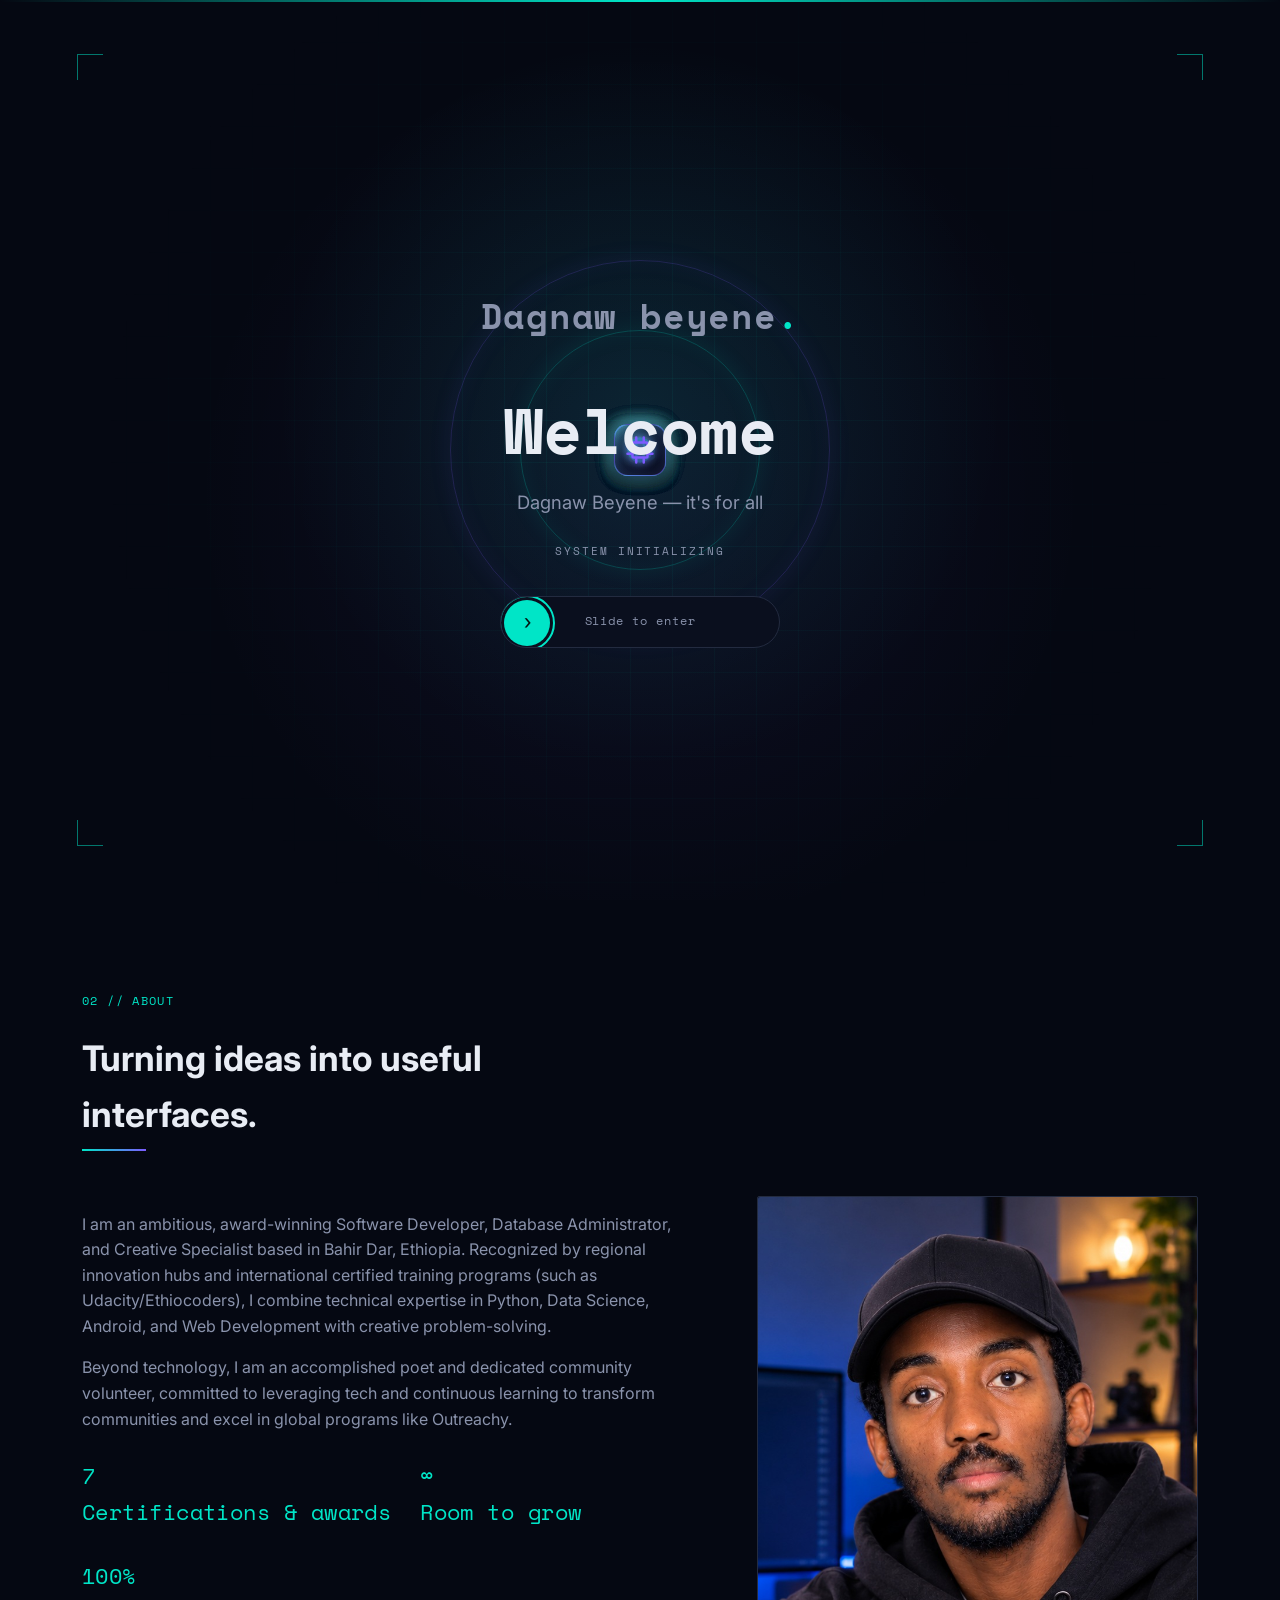
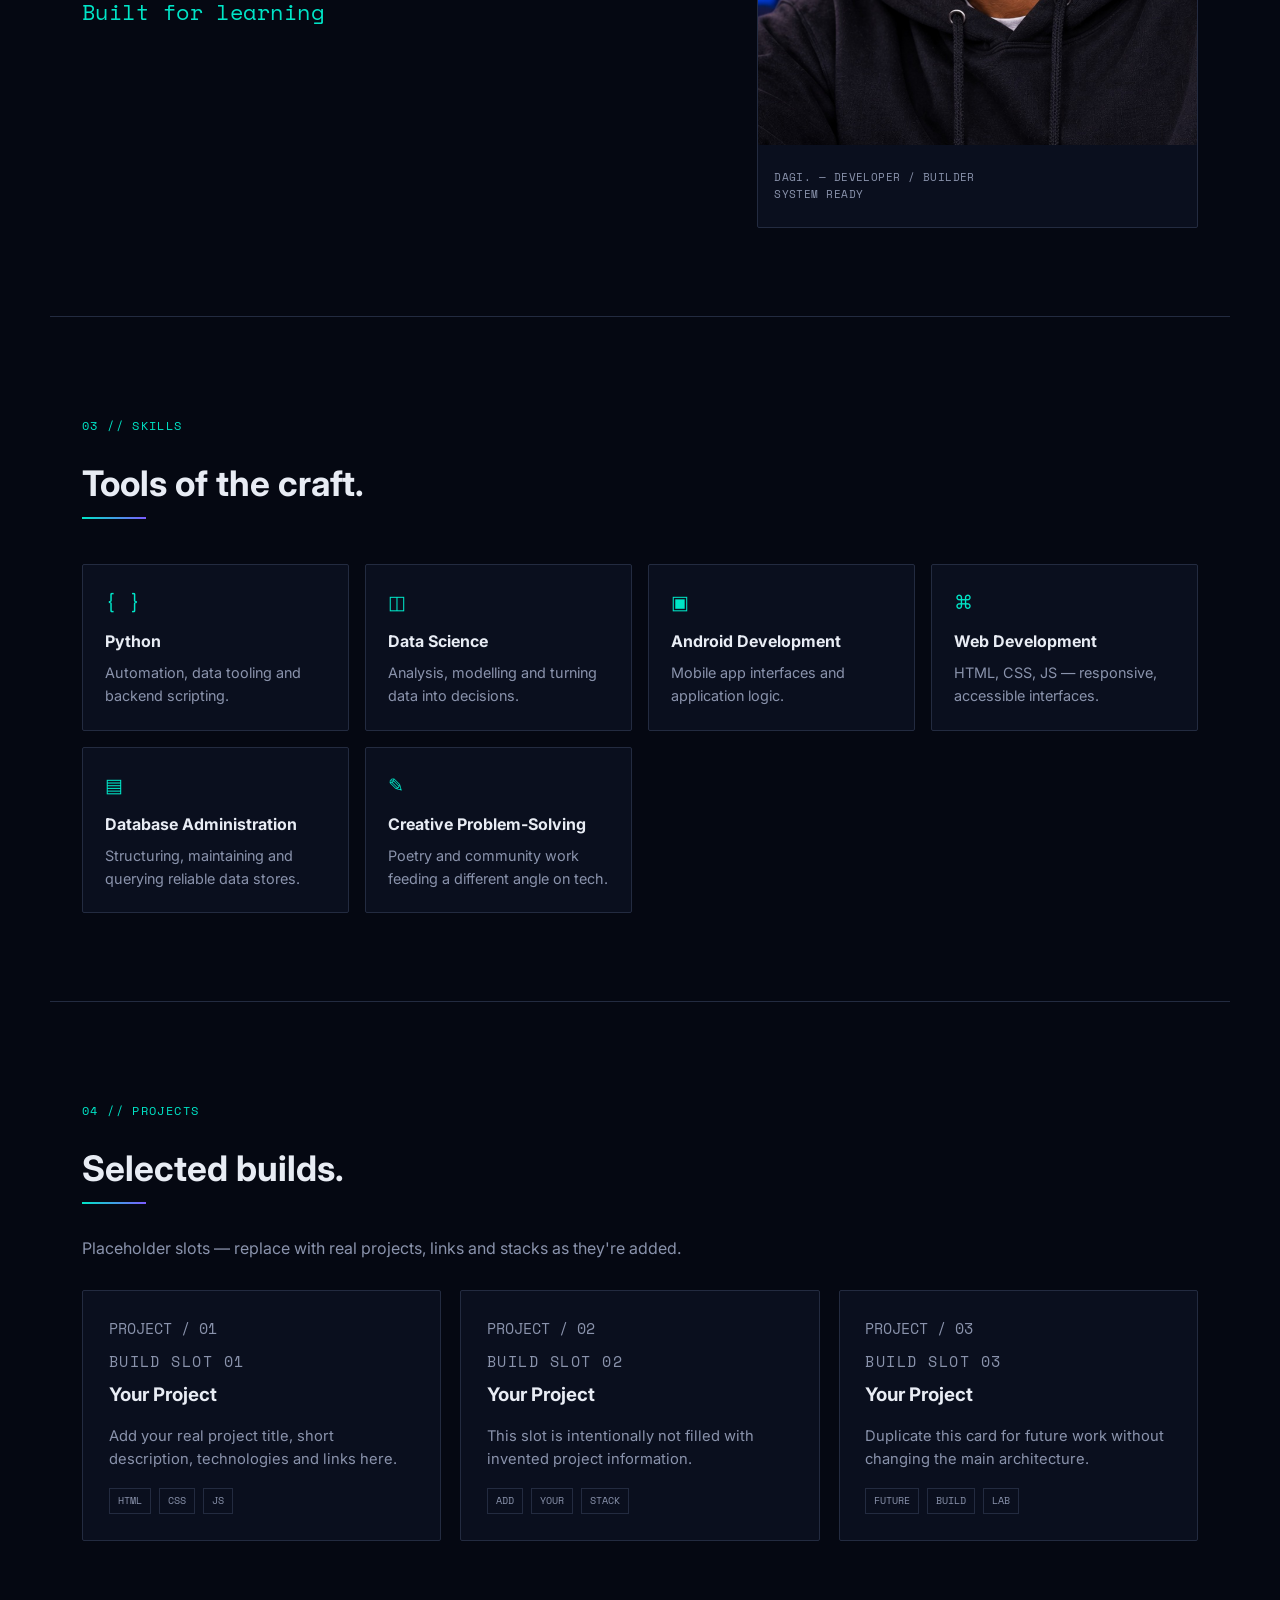
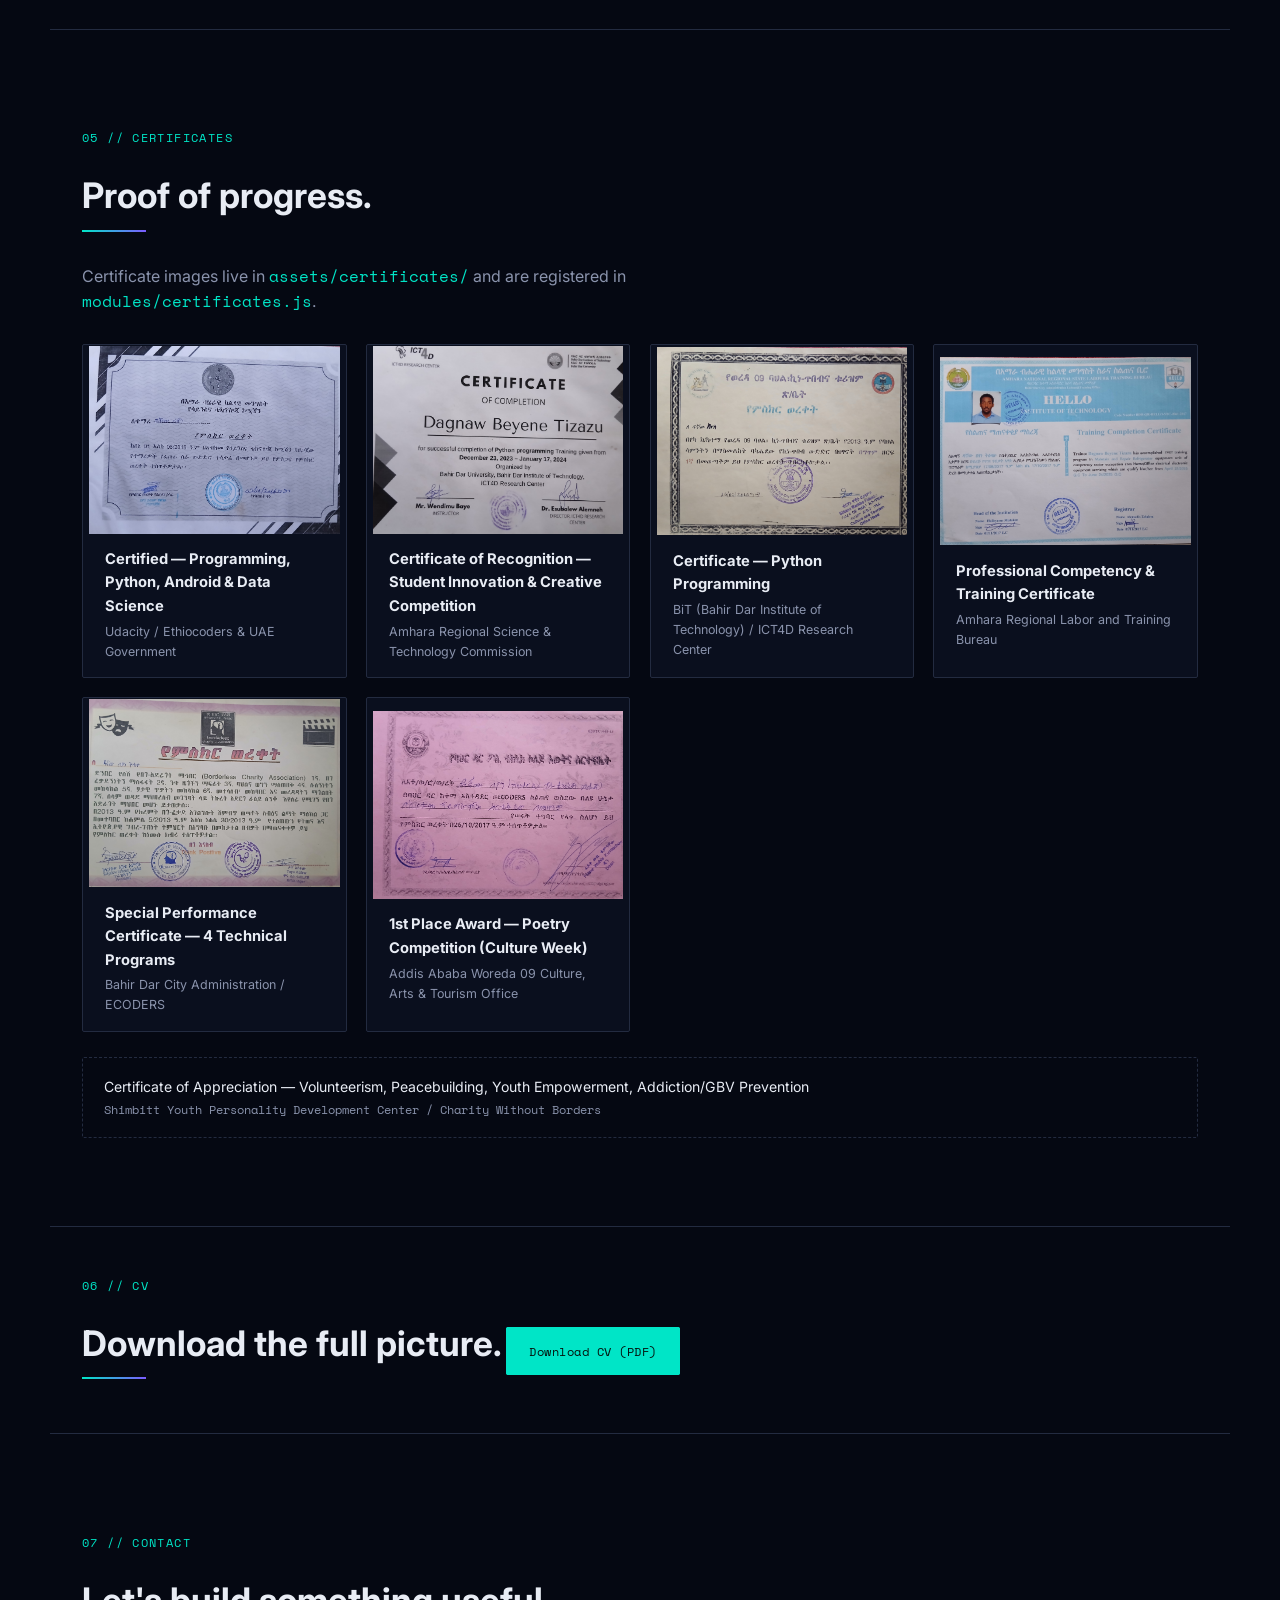
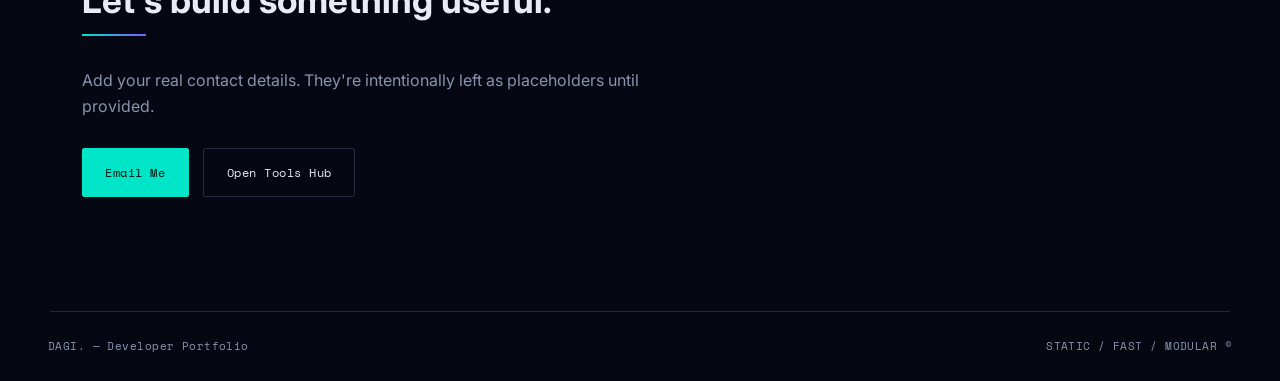
==== commit 78b2f390: "Update name and branding in index.html" ====
--- a/index.html
+++ b/index.html
@@ -1,10 +1,11 @@
+
 <!DOCTYPE html>
 <html lang="en">
 <head>
 <meta charset="UTF-8">
 <meta name="viewport" content="width=device-width, initial-scale=1, viewport-fit=cover">
-<title>Dagnaw Beyene // Developer Portfolio</title>
-<meta name="description" content="Dagnaw beyene — Software Developer, Database Administrator &amp; Creative Specialist, Bahir Dar, Ethiopia.">
+<title>Dagnaw Beyene Tizazu// Developer Portfolio</title>
+<meta name="description" content="Dagi — Software Developer, Database Administrator &amp; Creative Specialist, Bahir Dar, Ethiopia.">
 <meta name="theme-color" content="#050812">
 <link rel="preconnect" href="https://fonts.googleapis.com">
 <link rel="stylesheet" href="https://fonts.googleapis.com/css2?family=Space+Mono:wght@400;700&family=Inter:wght@400;500;600;700&display=swap">
@@ -38,7 +39,7 @@
   </div>
 
   <div class="splash-content">
-    <p class="splash-brand">DAGI<span class="dot">.</span></p>
+    <p class="splash-brand">Dagnaw beyene<span class="dot">.</span></p>
     <h1 class="splash-title" data-i18n="splash.title">Welcome</h1>
     <p class="splash-subtitle" data-i18n="splash.subtitle">Dagnaw Beyene — it's for all</p>
     <p class="splash-tag" data-i18n="splash.tag">SYSTEM INITIALIZING</p>
@@ -75,10 +76,10 @@
 
   <div class="header-actions">
     <div class="lang-switch" id="lang-switch" role="group" aria-label="Language">
-      <button type="button" class="lang-btn" data-lang="en">EN</button>
-      <button type="button" class="lang-btn" data-lang="am">AM</button>
-      <button type="button" class="lang-btn" data-lang="om">OM</button>
-      <button type="button" class="lang-btn" data-lang="zh">中文</button>
+      <button type="button" class="lang-btn" data-lang="en">EN🇬🇧</button>
+      <button type="button" class="lang-btn" data-lang="am">AM🇪🇹</button>
+      <button type="button" class="lang-btn" data-lang="om">OM🇾🇪</button>
+      <button type="button" class="lang-btn" data-lang="zh">中文🇨🇳</button>
     </div>
     <button class="sound-toggle" id="sound-toggle" type="button" aria-pressed="false" data-sound="toggle">
       <span class="sound-dot" aria-hidden="true"></span>
@@ -102,10 +103,10 @@
     <a href="#contact" class="icon-contact" data-sound="ui-click"><b>07</b><span data-i18n="nav.contact">Contact</span></a>
   </nav>
   <div class="lang-switch lang-switch--mobile" id="lang-switch-mobile" role="group" aria-label="Language">
-    <button type="button" class="lang-btn" data-lang="en">EN</button>
-    <button type="button" class="lang-btn" data-lang="am">AM</button>
-    <button type="button" class="lang-btn" data-lang="om">OM</button>
-    <button type="button" class="lang-btn" data-lang="zh">中文</button>
+    <button type="button" class="lang-btn" data-lang="en">EN🇬🇧</button>
+    <button type="button" class="lang-btn" data-lang="am">AM🇪🇹</button>
+    <button type="button" class="lang-btn" data-lang="om">OM🇾🇪</button>
+    <button type="button" class="lang-btn" data-lang="zh">中文🇨🇳</button>
   </div>
   <p class="menu-footer" data-i18n="menu.footer">SYS // NAVIGATION LIVE</p>
 </div>
@@ -171,7 +172,7 @@
           <div class="orbit-item" style="--radius:150px; animation-duration:20s; animation-delay:-13.3s;"><span class="chip"><svg viewBox="0 0 24 24" fill="none" stroke="currentColor" stroke-width="2" stroke-linecap="round" stroke-linejoin="round"><rect x="6" y="6" width="12" height="12" rx="1"/><path d="M9 2v3M15 2v3M9 19v3M15 19v3M2 9h3M2 15h3M19 9h3M19 15h3"/></svg></span></div>
         </div>
         <img src="assets/images/profile.jpg" alt="Dagi" onerror="this.parentElement.classList.add('img-missing')">
-        <p class="photo-caption">Dagnaw beyene. — DEVELOPER / BUILDER<br>SYSTEM READY</p>
+        <p class="photo-caption">DAGI. — DEVELOPER / BUILDER<br>SYSTEM READY</p>
       </div>
     </div>
   </section>
@@ -250,7 +251,7 @@
 </main>
 
 <footer class="site-footer">
-  <span data-i18n="footer.tag1">Dagnaw beyene. — Developer Portfolio</span>
+  <span data-i18n="footer.tag1">DAGI. — Developer Portfolio</span>
   <span>STATIC / FAST / MODULAR ©</span>
 </footer>
 
--- a/style.css
+++ b/style.css
@@ -361,7 +361,10 @@
    ===================================================== */
 .splash-screen{
   position: fixed; inset:0; z-index: 20000;
-  background: var(--bg);
+  background:
+    radial-gradient(circle at 50% 45%, rgba(0,229,199,0.10), transparent 45%),
+    radial-gradient(circle at 50% 55%, rgba(124,92,255,0.08), transparent 55%),
+    var(--bg);
   display:flex; align-items:center; justify-content:center;
   overflow:hidden;
   transition: opacity 0.5s cubic-bezier(0.4,0,0.2,1), visibility 0.5s;
@@ -469,14 +472,24 @@
 .splash-slider__track.dragging .splash-slider__hint{ opacity:0; }
 
 /* =====================================================
-   ORBIT SCENE — reusable 3D-feel orbiting chips
+   ORBIT SCENE — reusable "glass-neon" orbiting tech icons
    (splash center + about photo). Each .orbit-item defines
    its own --radius and animation-duration/delay inline.
    ===================================================== */
 .orbit-scene{ position:absolute; inset:0; perspective: 900px; pointer-events:none; }
 .orbit-scene--photo{ z-index:0; }
+
+/* visible ring "tracks" the icons appear to travel along */
+.orbit-track{
+  position:absolute; top:50%; left:50%; border-radius:50%;
+  border:1px solid rgba(0,229,199,0.22);
+  box-shadow: 0 0 24px rgba(0,229,199,0.08), inset 0 0 24px rgba(0,229,199,0.05);
+  transform: translate(-50%,-50%);
+}
+.orbit-track--outer{ border-color: rgba(124,92,255,0.2); box-shadow: 0 0 24px rgba(124,92,255,0.08), inset 0 0 24px rgba(124,92,255,0.05); }
+
 .orbit-item{
-  position:absolute; top:50%; left:50%; width:34px; height:34px; margin:-17px;
+  position:absolute; top:50%; left:50%; width:52px; height:52px; margin:-26px;
   animation-name: orbit-move; animation-timing-function: linear; animation-iteration-count: infinite;
 }
 @keyframes orbit-move{
@@ -485,15 +498,35 @@
 }
 .orbit-item .chip{
   display:flex; align-items:center; justify-content:center; width:100%; height:100%;
-  border:1px solid rgba(0,229,199,0.4); border-radius:50%;
-  background: rgba(10,15,30,0.85); backdrop-filter: blur(2px);
-  font-family: var(--font-head); font-size:0.62rem; color: var(--accent);
-  box-shadow: 0 0 10px rgba(0,229,199,0.15);
-}
-.orbit-item:nth-child(4n+2) .chip{ color: var(--accent-2); border-color: rgba(124,92,255,0.4); box-shadow: 0 0 10px rgba(124,92,255,0.15); }
+  border-radius: 14px;
+  border:1px solid rgba(0,229,199,0.55);
+  background: linear-gradient(145deg, rgba(0,229,199,0.14), rgba(10,15,30,0.92));
+  box-shadow: 0 0 18px rgba(0,229,199,0.35), 0 4px 14px rgba(0,0,0,0.4), inset 0 0 10px rgba(0,229,199,0.12);
+  color: var(--accent);
+  animation: orbit-tilt 5s ease-in-out infinite;
+}
+.orbit-item .chip svg{ width:60%; height:60%; filter: drop-shadow(0 0 4px currentColor); }
+@keyframes orbit-tilt{
+  0%,100%{ transform: perspective(300px) rotateY(0deg); }
+  50%{ transform: perspective(300px) rotateY(18deg); }
+}
+.orbit-item:nth-child(4n+2) .chip{
+  color: var(--accent-2); border-color: rgba(124,92,255,0.55);
+  background: linear-gradient(145deg, rgba(124,92,255,0.16), rgba(10,15,30,0.92));
+  box-shadow: 0 0 18px rgba(124,92,255,0.35), 0 4px 14px rgba(0,0,0,0.4), inset 0 0 10px rgba(124,92,255,0.12);
+}
+.orbit-item:nth-child(4n+3) .chip{
+  color: #FFD966; border-color: rgba(255,217,102,0.5);
+  background: linear-gradient(145deg, rgba(255,217,102,0.14), rgba(10,15,30,0.92));
+  box-shadow: 0 0 18px rgba(255,217,102,0.3), 0 4px 14px rgba(0,0,0,0.4), inset 0 0 10px rgba(255,217,102,0.1);
+}
+
+@media (max-width: 640px){
+  .orbit-item{ width:38px; height:38px; margin:-19px; }
+}
 
 @media (prefers-reduced-motion: reduce){
-  .splash-scan, .orbit-item, .splash-slider__hint{ animation:none; }
+  .splash-scan, .orbit-item, .orbit-item .chip, .splash-slider__hint{ animation:none; }
   .splash-brand, .splash-title, .splash-subtitle, .splash-tag, .splash-slider{
     animation:none; opacity:1; transform:none; filter:none;
   }
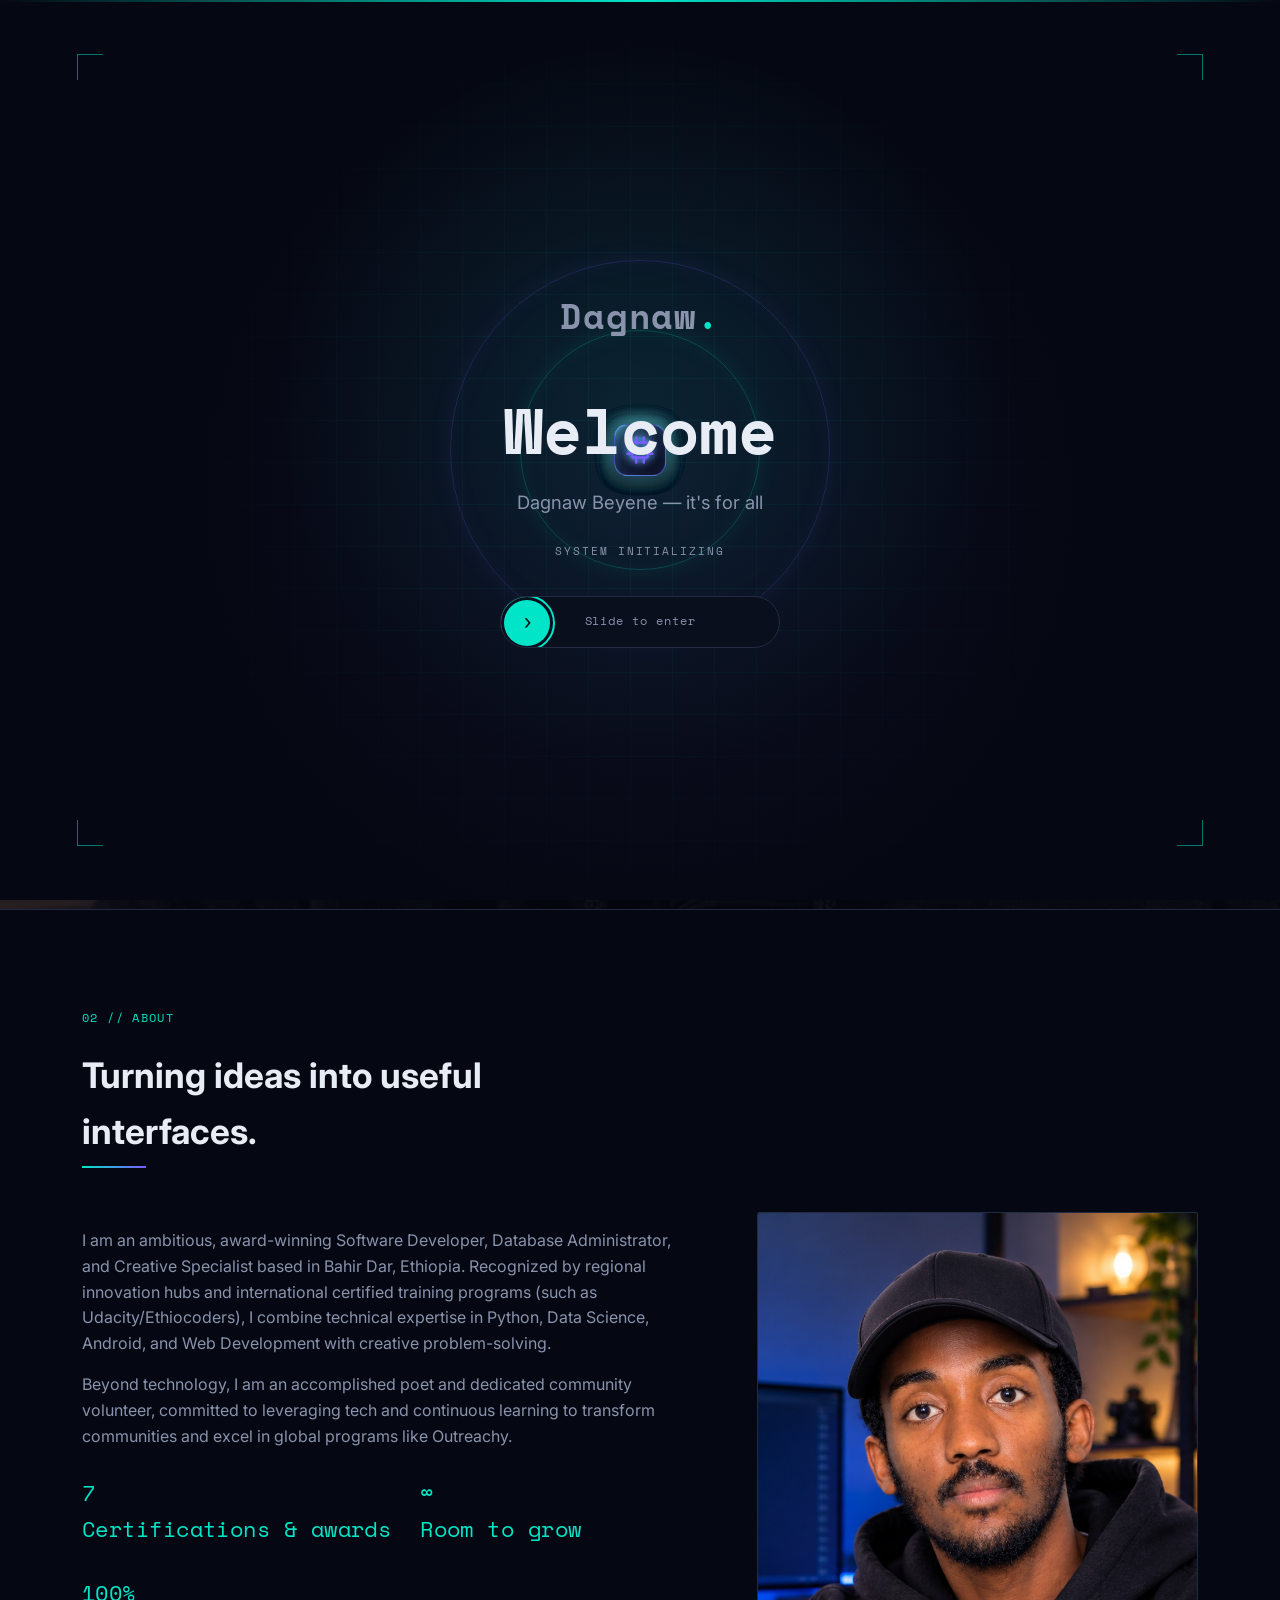
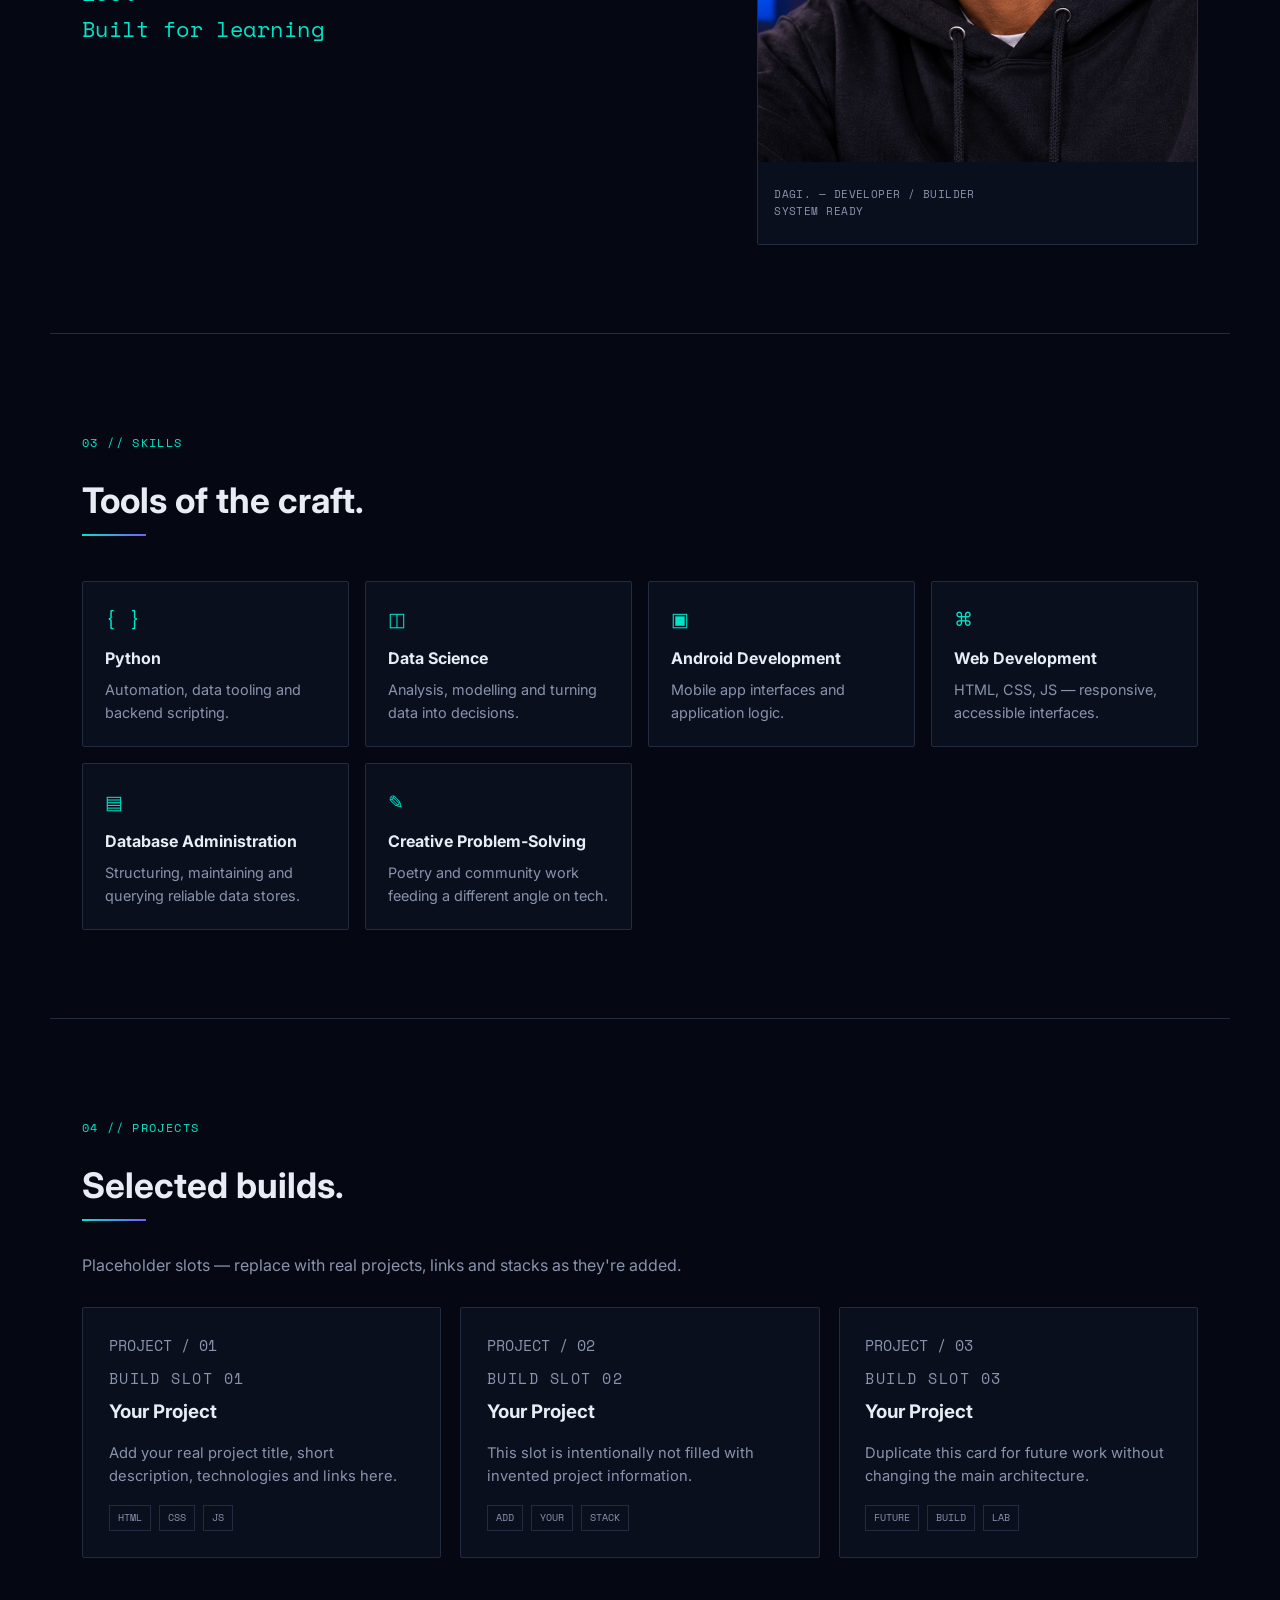
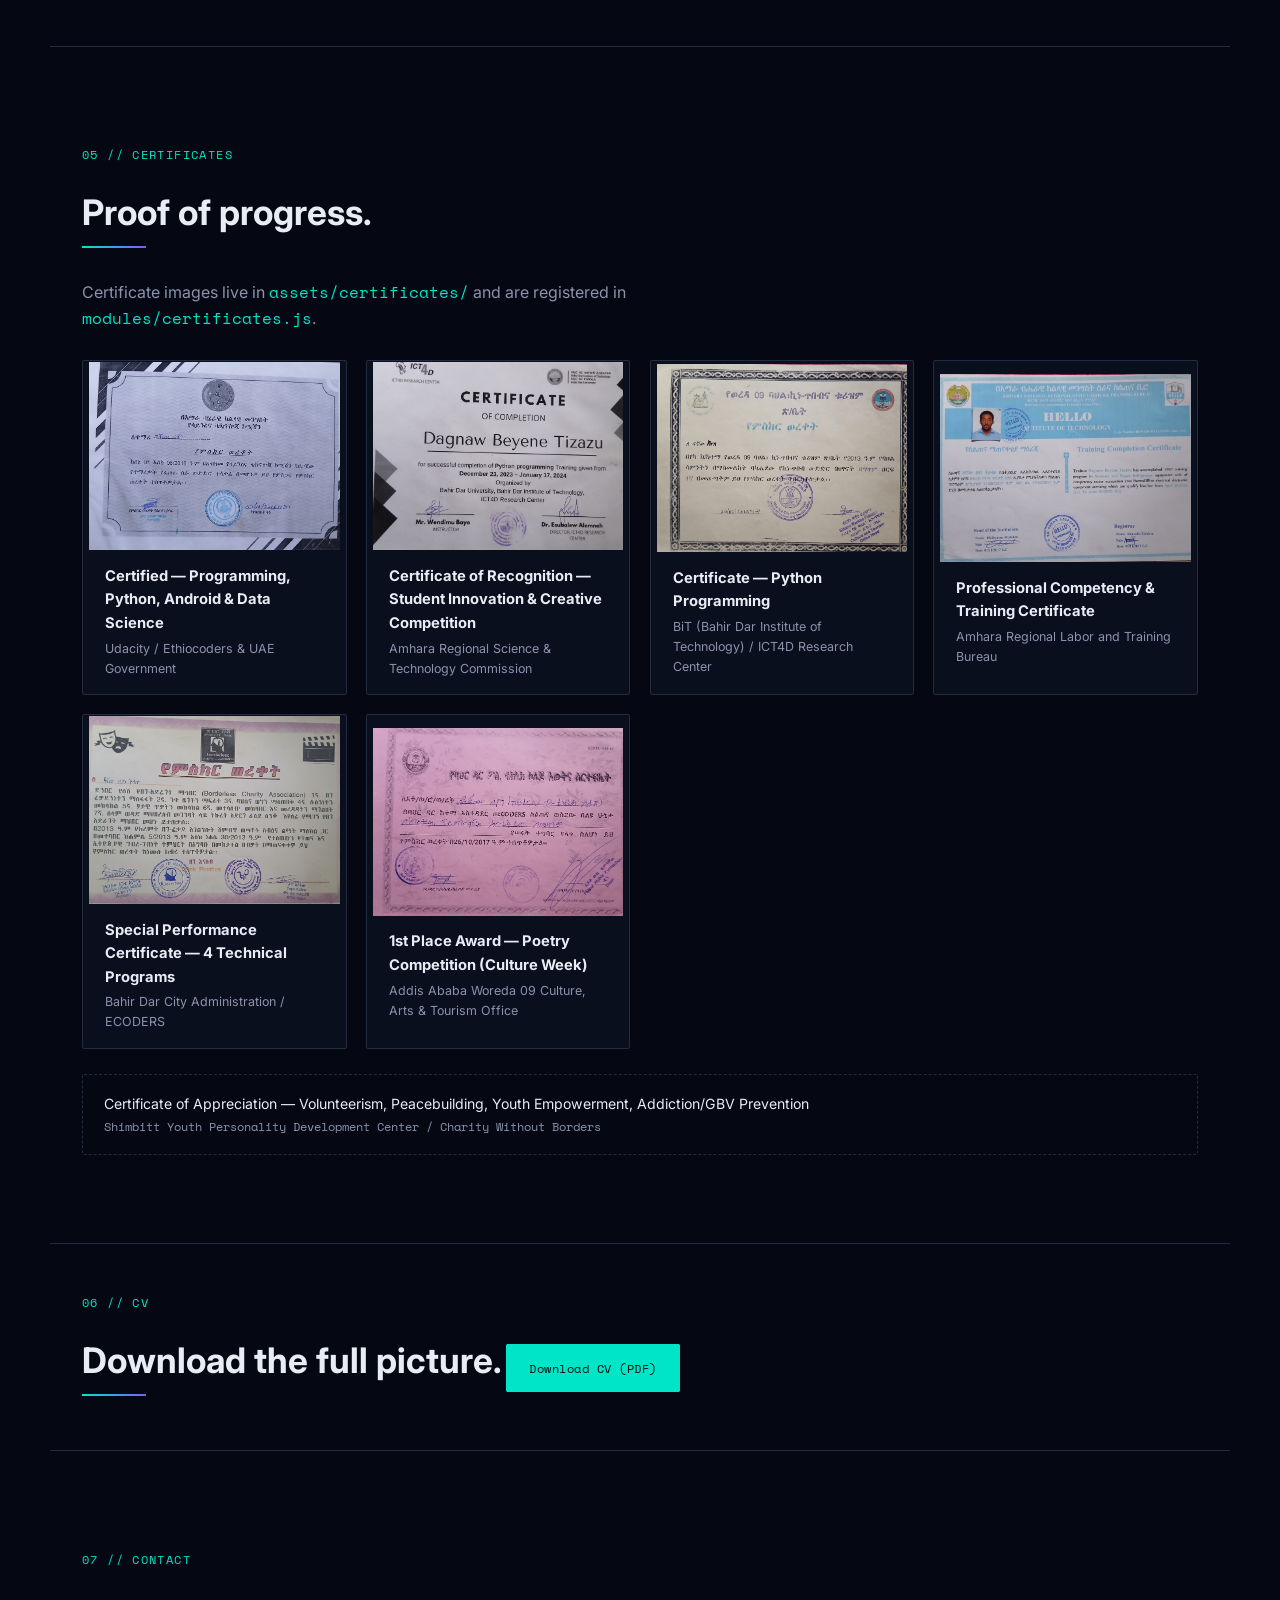
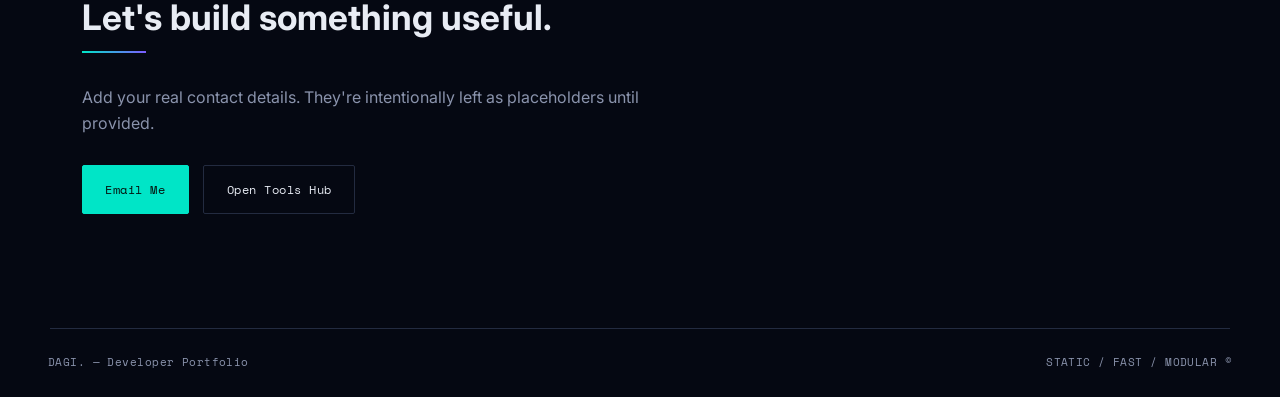
==== commit fca86a9e: "Update index.html" ====
--- a/index.html
+++ b/index.html
@@ -1,10 +1,10 @@
-
 <!DOCTYPE html>
 <html lang="en">
 <head>
+<script>(function(){try{var t=localStorage.getItem('dagnaw beyene-portfolio-theme');if(t)document.documentElement.setAttribute('data-theme',t);}catch(e){}})();</script>
 <meta charset="UTF-8">
 <meta name="viewport" content="width=device-width, initial-scale=1, viewport-fit=cover">
-<title>Dagnaw Beyene Tizazu// Developer Portfolio</title>
+<title>Dagnaw Beyene // Developer Portfolio</title>
 <meta name="description" content="Dagi — Software Developer, Database Administrator &amp; Creative Specialist, Bahir Dar, Ethiopia.">
 <meta name="theme-color" content="#050812">
 <link rel="preconnect" href="https://fonts.googleapis.com">
@@ -12,6 +12,7 @@
 <link rel="stylesheet" href="style.css">
 </head>
 <body>
+<div class="crt-overlay" aria-hidden="true"></div>
 
 <!-- ============ SPLASH SCREEN ============ -->
 <div class="splash-screen" id="splash-screen" role="dialog" aria-modal="true" aria-label="Welcome">
@@ -39,7 +40,7 @@
   </div>
 
   <div class="splash-content">
-    <p class="splash-brand">Dagnaw beyene<span class="dot">.</span></p>
+    <p class="splash-brand">Dagnaw<span class="dot">.</span></p>
     <h1 class="splash-title" data-i18n="splash.title">Welcome</h1>
     <p class="splash-subtitle" data-i18n="splash.subtitle">Dagnaw Beyene — it's for all</p>
     <p class="splash-tag" data-i18n="splash.tag">SYSTEM INITIALIZING</p>
@@ -75,11 +76,17 @@
   </nav>
 
   <div class="header-actions">
+    <div class="theme-switch" id="theme-switch" role="group" aria-label="Theme">
+      <button type="button" class="theme-btn" data-theme-option="cyber" style="--swatch:#00E5C7" aria-label="Cyber theme"></button>
+      <button type="button" class="theme-btn" data-theme-option="cultural" style="--swatch:#FCDD09" aria-label="Cultural theme"></button>
+      <button type="button" class="theme-btn" data-theme-option="light" style="--swatch:#0E7C7B" aria-label="Light theme"></button>
+      <button type="button" class="theme-btn" data-theme-option="retro" style="--swatch:#33FF33" aria-label="Retro theme"></button>
+    </div>
     <div class="lang-switch" id="lang-switch" role="group" aria-label="Language">
-      <button type="button" class="lang-btn" data-lang="en">EN🇬🇧</button>
-      <button type="button" class="lang-btn" data-lang="am">AM🇪🇹</button>
-      <button type="button" class="lang-btn" data-lang="om">OM🇾🇪</button>
-      <button type="button" class="lang-btn" data-lang="zh">中文🇨🇳</button>
+      <button type="button" class="lang-btn" data-lang="en">EN</button>
+      <button type="button" class="lang-btn" data-lang="am">AM</button>
+      <button type="button" class="lang-btn" data-lang="om">OM</button>
+      <button type="button" class="lang-btn" data-lang="zh">中文</button>
     </div>
     <button class="sound-toggle" id="sound-toggle" type="button" aria-pressed="false" data-sound="toggle">
       <span class="sound-dot" aria-hidden="true"></span>
@@ -102,11 +109,17 @@
     <a href="tools.html" class="icon-tools" data-sound="tools"><b>06</b><span data-i18n="nav.tools">Tools</span></a>
     <a href="#contact" class="icon-contact" data-sound="ui-click"><b>07</b><span data-i18n="nav.contact">Contact</span></a>
   </nav>
+  <div class="theme-switch theme-switch--mobile" id="theme-switch-mobile" role="group" aria-label="Theme">
+    <button type="button" class="theme-btn" data-theme-option="cyber" style="--swatch:#00E5C7" aria-label="Cyber theme"></button>
+    <button type="button" class="theme-btn" data-theme-option="cultural" style="--swatch:#FCDD09" aria-label="Cultural theme"></button>
+    <button type="button" class="theme-btn" data-theme-option="light" style="--swatch:#0E7C7B" aria-label="Light theme"></button>
+    <button type="button" class="theme-btn" data-theme-option="retro" style="--swatch:#33FF33" aria-label="Retro theme"></button>
+  </div>
   <div class="lang-switch lang-switch--mobile" id="lang-switch-mobile" role="group" aria-label="Language">
-    <button type="button" class="lang-btn" data-lang="en">EN🇬🇧</button>
-    <button type="button" class="lang-btn" data-lang="am">AM🇪🇹</button>
-    <button type="button" class="lang-btn" data-lang="om">OM🇾🇪</button>
-    <button type="button" class="lang-btn" data-lang="zh">中文🇨🇳</button>
+    <button type="button" class="lang-btn" data-lang="en">EN</button>
+    <button type="button" class="lang-btn" data-lang="am">AM</button>
+    <button type="button" class="lang-btn" data-lang="om">OM</button>
+    <button type="button" class="lang-btn" data-lang="zh">中文</button>
   </div>
   <p class="menu-footer" data-i18n="menu.footer">SYS // NAVIGATION LIVE</p>
 </div>
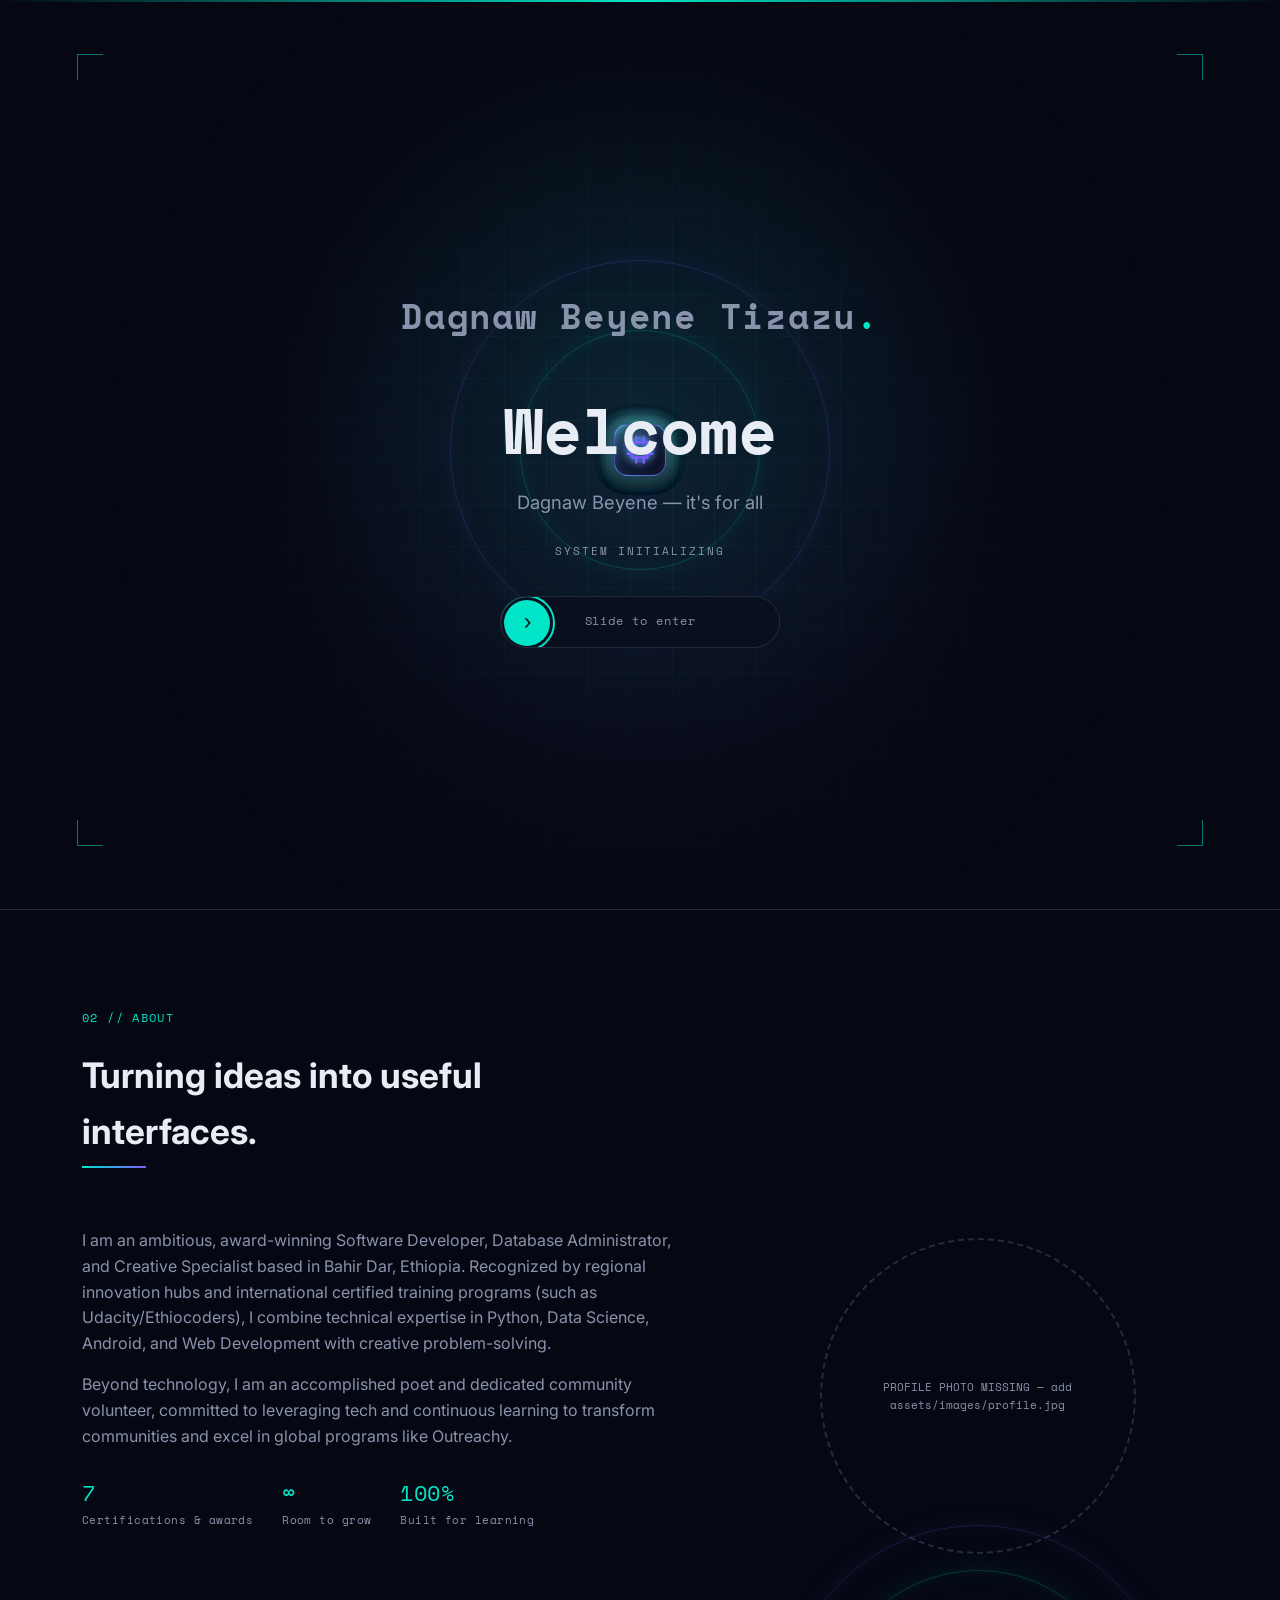
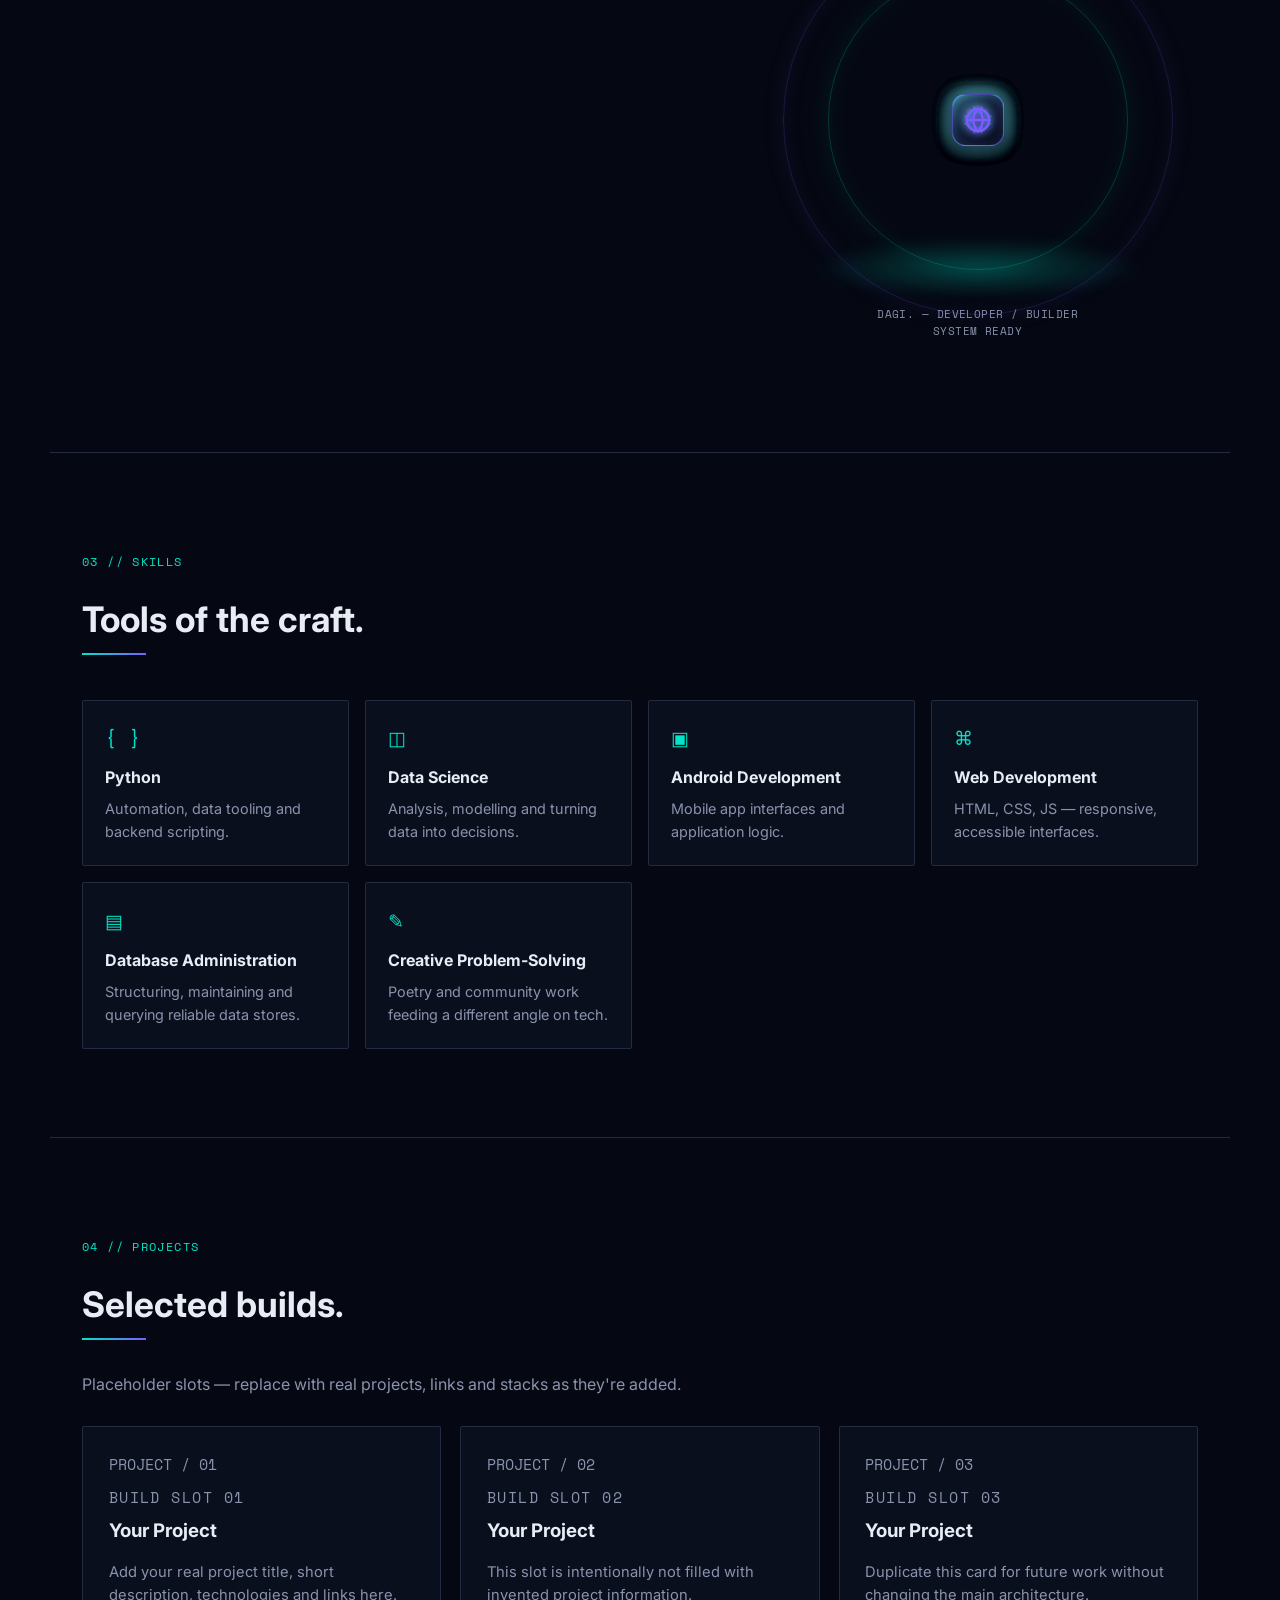
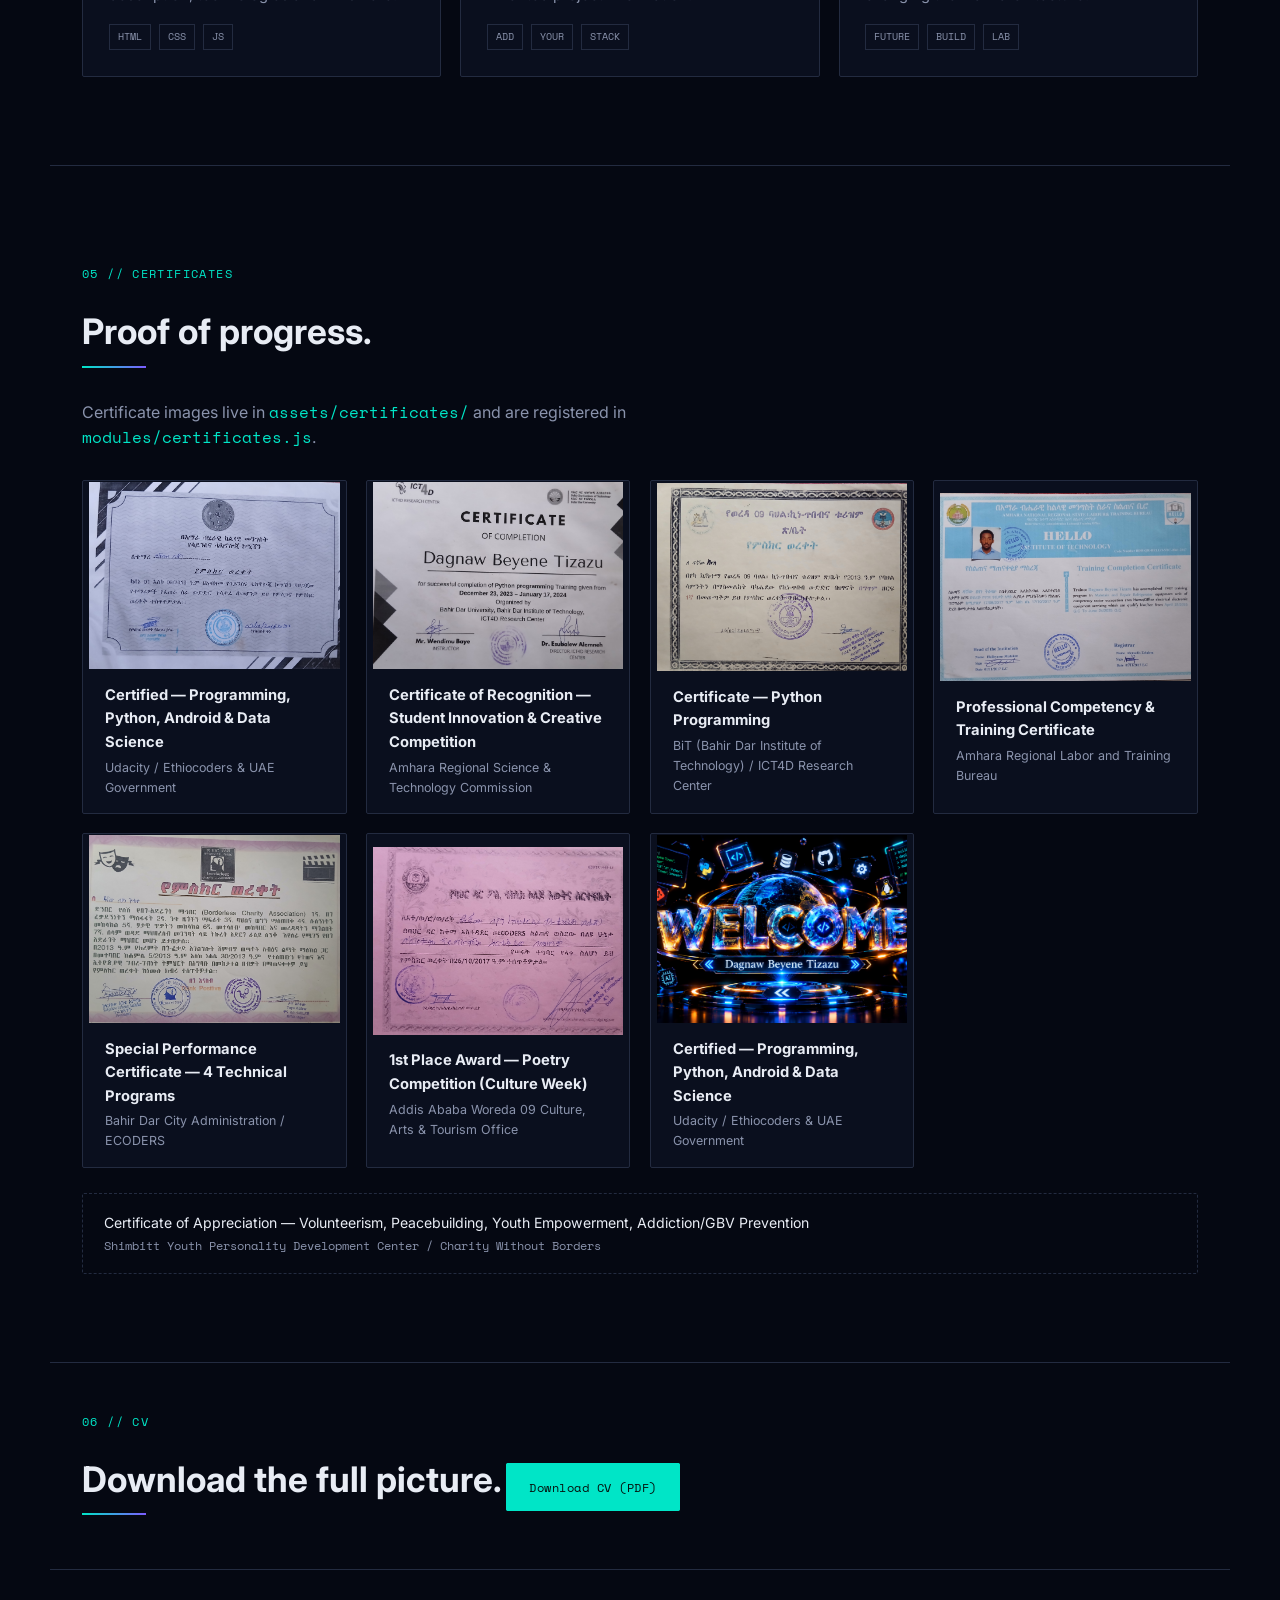
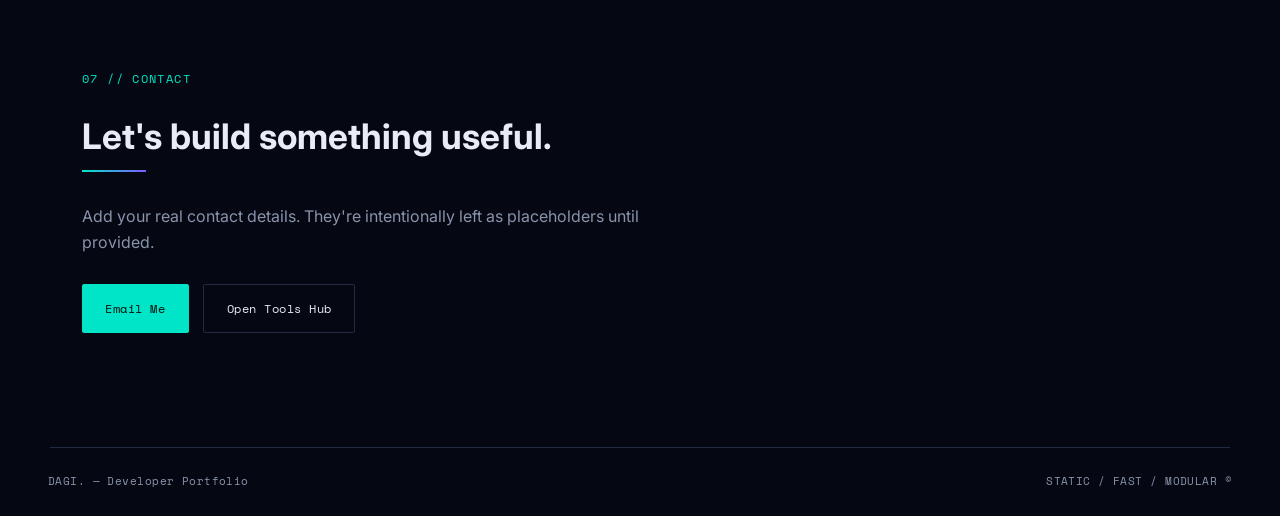
==== commit 1c2a3a9c: "Update index.html" ====
--- a/index.html
+++ b/index.html
@@ -1,11 +1,11 @@
 <!DOCTYPE html>
 <html lang="en">
 <head>
-<script>(function(){try{var t=localStorage.getItem('dagnaw beyene-portfolio-theme');if(t)document.documentElement.setAttribute('data-theme',t);}catch(e){}})();</script>
+<script>(function(){try{var t=localStorage.getItem('Dagnaw Beyene Tizazu-portfolio-theme');if(t)document.documentElement.setAttribute('data-theme',t);}catch(e){}})();</script>
 <meta charset="UTF-8">
 <meta name="viewport" content="width=device-width, initial-scale=1, viewport-fit=cover">
-<title>Dagnaw Beyene // Developer Portfolio</title>
-<meta name="description" content="Dagi — Software Developer, Database Administrator &amp; Creative Specialist, Bahir Dar, Ethiopia.">
+<title>Dagnaw Beyene Tizazu // Developer Portfolio</title>
+<meta name="description" content="Dagnaw Beyene Tizazu — Software Developer, Database Administrator &amp; Creative Specialist, Bahir Dar, Ethiopia.">
 <meta name="theme-color" content="#050812">
 <link rel="preconnect" href="https://fonts.googleapis.com">
 <link rel="stylesheet" href="https://fonts.googleapis.com/css2?family=Space+Mono:wght@400;700&family=Inter:wght@400;500;600;700&display=swap">
@@ -40,7 +40,7 @@
   </div>
 
   <div class="splash-content">
-    <p class="splash-brand">Dagnaw<span class="dot">.</span></p>
+    <p class="splash-brand">Dagnaw Beyene Tizazu<span class="dot">.</span></p>
     <h1 class="splash-title" data-i18n="splash.title">Welcome</h1>
     <p class="splash-subtitle" data-i18n="splash.subtitle">Dagnaw Beyene — it's for all</p>
     <p class="splash-tag" data-i18n="splash.tag">SYSTEM INITIALIZING</p>
@@ -62,7 +62,7 @@
 <header class="site-header" id="site-header">
   <a href="#home" class="brand" data-sound="ui-click">
     <img src="assets/images/profile.jpg" alt="Dagi" class="brand-photo" onerror="this.style.display='none'">
-    <span class="brand-mark">Dagnaw beyene<span class="dot">.</span></span>
+    <span class="brand-mark">Dagnaw Beyene Tizazu<span class="dot">.</span></span>
   </a>
 
   <nav class="nav-desktop" aria-label="Primary">
@@ -152,6 +152,21 @@
       <p class="hero-meta" data-i18n="hero.meta">AVAILABLE FOR BUILDING — PYTHON / DATA SCIENCE / ANDROID / WEB — 01–07</p>
     </div>
     <div class="scroll-hint" aria-hidden="true" data-i18n="hero.scroll">SCROLL TO EXPLORE</div>
+
+    <!-- ============ HANGING 3D ID CARD — drag it! ============ -->
+    <div class="id-card-rig" id="id-card-rig">
+      <div class="id-card-pivot" id="id-card-pivot">
+        <div class="id-card-strap"></div>
+        <div class="id-card" id="id-card">
+          <span class="id-card-clip" aria-hidden="true"></span>
+          <span class="id-card-photo">
+            <img src="assets/images/profile.jpg" alt="Dagi" onerror="this.style.display='none'">
+          </span>
+          <span class="id-card-brand">DAGI<span class="dot">.</span></span>
+          <span class="id-card-role">DEVELOPER</span>
+        </div>
+      </div>
+    </div>
   </section>
 
   <!-- ============ ABOUT ============ -->
@@ -174,17 +189,21 @@
         </div>
       </div>
       <div class="about-photo">
-        <div class="orbit-scene orbit-scene--photo" aria-hidden="true">
-          <div class="orbit-track" style="width:210px; height:210px;"></div>
-          <div class="orbit-track orbit-track--outer" style="width:300px; height:300px;"></div>
-          <div class="orbit-item" style="--radius:105px; animation-duration:13s; animation-delay:0s;"><span class="chip"><svg viewBox="0 0 24 24" fill="none" stroke="currentColor" stroke-width="2" stroke-linecap="round" stroke-linejoin="round"><path d="M8 6L3 12l5 6M16 6l5 6-5 6"/></svg></span></div>
-          <div class="orbit-item" style="--radius:105px; animation-duration:13s; animation-delay:-4.3s;"><span class="chip"><svg viewBox="0 0 24 24" fill="none" stroke="currentColor" stroke-width="2" stroke-linecap="round" stroke-linejoin="round"><ellipse cx="12" cy="5" rx="8" ry="3"/><path d="M4 5v14c0 1.7 3.6 3 8 3s8-1.3 8-3V5"/><path d="M4 12c0 1.7 3.6 3 8 3s8-1.3 8-3"/></svg></span></div>
-          <div class="orbit-item" style="--radius:105px; animation-duration:13s; animation-delay:-8.6s;"><span class="chip"><svg viewBox="0 0 24 24" fill="none" stroke="currentColor" stroke-width="2" stroke-linecap="round" stroke-linejoin="round"><rect x="3" y="4" width="18" height="16" rx="2"/><path d="M7 9l3 3-3 3M13 15h4"/></svg></span></div>
-          <div class="orbit-item" style="--radius:150px; animation-duration:20s; animation-delay:0s;"><span class="chip"><svg viewBox="0 0 24 24" fill="none" stroke="currentColor" stroke-width="2" stroke-linecap="round" stroke-linejoin="round"><circle cx="12" cy="12" r="3"/><path d="M19.4 15a1.65 1.65 0 00.33 1.82l.06.06a2 2 0 11-2.83 2.83l-.06-.06a1.65 1.65 0 00-1.82-.33 1.65 1.65 0 00-1 1.51V21a2 2 0 11-4 0v-.09a1.65 1.65 0 00-1-1.51 1.65 1.65 0 00-1.82.33l-.06.06a2 2 0 11-2.83-2.83l.06-.06a1.65 1.65 0 00.33-1.82 1.65 1.65 0 00-1.51-1H3a2 2 0 110-4h.09a1.65 1.65 0 001.51-1 1.65 1.65 0 00-.33-1.82l-.06-.06a2 2 0 112.83-2.83l.06.06a1.65 1.65 0 001.82.33H9a1.65 1.65 0 001-1.51V3a2 2 0 114 0v.09a1.65 1.65 0 001 1.51 1.65 1.65 0 001.82-.33l.06-.06a2 2 0 112.83 2.83l-.06.06a1.65 1.65 0 00-.33 1.82V9a1.65 1.65 0 001.51 1H21a2 2 0 110 4h-.09a1.65 1.65 0 00-1.51 1z"/></svg></span></div>
-          <div class="orbit-item" style="--radius:150px; animation-duration:20s; animation-delay:-6.6s;"><span class="chip"><svg viewBox="0 0 24 24" fill="none" stroke="currentColor" stroke-width="2" stroke-linecap="round" stroke-linejoin="round"><path d="M17.5 19H9a5 5 0 110-10 6.5 6.5 0 0112.6 2.1A4 4 0 0117.5 19z"/></svg></span></div>
-          <div class="orbit-item" style="--radius:150px; animation-duration:20s; animation-delay:-13.3s;"><span class="chip"><svg viewBox="0 0 24 24" fill="none" stroke="currentColor" stroke-width="2" stroke-linecap="round" stroke-linejoin="round"><rect x="6" y="6" width="12" height="12" rx="1"/><path d="M9 2v3M15 2v3M9 19v3M15 19v3M2 9h3M2 15h3M19 9h3M19 15h3"/></svg></span></div>
+        <div class="about-photo__portal">
+          <div class="orbit-scene orbit-scene--photo" aria-hidden="true">
+            <div class="orbit-track" style="width:300px; height:300px;"></div>
+            <div class="orbit-track orbit-track--outer" style="width:390px; height:390px;"></div>
+            <div class="orbit-item" style="--radius:150px; animation-duration:15s; animation-delay:0s;"><span class="chip"><svg viewBox="0 0 24 24" fill="none" stroke="currentColor" stroke-width="2" stroke-linecap="round" stroke-linejoin="round"><path d="M8 6L3 12l5 6M16 6l5 6-5 6"/></svg></span></div>
+            <div class="orbit-item" style="--radius:150px; animation-duration:15s; animation-delay:-3.75s;"><span class="chip"><svg viewBox="0 0 24 24" fill="none" stroke="currentColor" stroke-width="2" stroke-linecap="round" stroke-linejoin="round"><ellipse cx="12" cy="5" rx="8" ry="3"/><path d="M4 5v14c0 1.7 3.6 3 8 3s8-1.3 8-3V5"/><path d="M4 12c0 1.7 3.6 3 8 3s8-1.3 8-3"/></svg></span></div>
+            <div class="orbit-item" style="--radius:150px; animation-duration:15s; animation-delay:-7.5s;"><span class="chip"><svg viewBox="0 0 24 24" fill="none" stroke="currentColor" stroke-width="2" stroke-linecap="round" stroke-linejoin="round"><rect x="3" y="4" width="18" height="16" rx="2"/><path d="M7 9l3 3-3 3M13 15h4"/></svg></span></div>
+            <div class="orbit-item" style="--radius:150px; animation-duration:15s; animation-delay:-11.25s;"><span class="chip"><svg viewBox="0 0 24 24" fill="none" stroke="currentColor" stroke-width="2" stroke-linecap="round" stroke-linejoin="round"><rect x="3" y="8" width="4" height="8" rx="1"/><rect x="10" y="4" width="4" height="16" rx="1"/><rect x="17" y="11" width="4" height="5" rx="1"/></svg></span></div>
+            <div class="orbit-item" style="--radius:195px; animation-duration:23s; animation-delay:0s;"><span class="chip"><svg viewBox="0 0 24 24" fill="none" stroke="currentColor" stroke-width="2" stroke-linecap="round" stroke-linejoin="round"><circle cx="12" cy="12" r="3"/><path d="M19.4 15a1.65 1.65 0 00.33 1.82l.06.06a2 2 0 11-2.83 2.83l-.06-.06a1.65 1.65 0 00-1.82-.33 1.65 1.65 0 00-1 1.51V21a2 2 0 11-4 0v-.09a1.65 1.65 0 00-1-1.51 1.65 1.65 0 00-1.82.33l-.06.06a2 2 0 11-2.83-2.83l.06-.06a1.65 1.65 0 00.33-1.82 1.65 1.65 0 00-1.51-1H3a2 2 0 110-4h.09a1.65 1.65 0 001.51-1 1.65 1.65 0 00-.33-1.82l-.06-.06a2 2 0 112.83-2.83l.06.06a1.65 1.65 0 001.82.33H9a1.65 1.65 0 001-1.51V3a2 2 0 114 0v.09a1.65 1.65 0 001 1.51 1.65 1.65 0 001.82-.33l.06-.06a2 2 0 112.83 2.83l-.06.06a1.65 1.65 0 00-.33 1.82V9a1.65 1.65 0 001.51 1H21a2 2 0 110 4h-.09a1.65 1.65 0 00-1.51 1z"/></svg></span></div>
+            <div class="orbit-item" style="--radius:195px; animation-duration:23s; animation-delay:-5.75s;"><span class="chip"><svg viewBox="0 0 24 24" fill="none" stroke="currentColor" stroke-width="2" stroke-linecap="round" stroke-linejoin="round"><path d="M17.5 19H9a5 5 0 110-10 6.5 6.5 0 0112.6 2.1A4 4 0 0117.5 19z"/></svg></span></div>
+            <div class="orbit-item" style="--radius:195px; animation-duration:23s; animation-delay:-11.5s;"><span class="chip"><svg viewBox="0 0 24 24" fill="none" stroke="currentColor" stroke-width="2" stroke-linecap="round" stroke-linejoin="round"><rect x="6" y="6" width="12" height="12" rx="1"/><path d="M9 2v3M15 2v3M9 19v3M15 19v3M2 9h3M2 15h3M19 9h3M19 15h3"/></svg></span></div>
+            <div class="orbit-item" style="--radius:195px; animation-duration:23s; animation-delay:-17.25s;"><span class="chip"><svg viewBox="0 0 24 24" fill="none" stroke="currentColor" stroke-width="2" stroke-linecap="round" stroke-linejoin="round"><circle cx="12" cy="12" r="9"/><path d="M3 12h18M12 3c2.5 2.5 3.8 5.7 3.8 9s-1.3 6.5-3.8 9c-2.5-2.5-3.8-5.7-3.8-9S9.5 5.5 12 3z"/></svg></span></div>
+          </div>
+          <img src="assets/images/profile.jpg" alt="Dagi" onerror="this.parentElement.parentElement.classList.add('img-missing')">
         </div>
-        <img src="assets/images/profile.jpg" alt="Dagi" onerror="this.parentElement.classList.add('img-missing')">
         <p class="photo-caption">DAGI. — DEVELOPER / BUILDER<br>SYSTEM READY</p>
       </div>
     </div>
@@ -264,7 +283,7 @@
 </main>
 
 <footer class="site-footer">
-  <span data-i18n="footer.tag1">DAGI. — Developer Portfolio</span>
+  <span data-i18n="footer.tag1">Dagnaw Beyene Tizazu. — Developer Portfolio</span>
   <span>STATIC / FAST / MODULAR ©</span>
 </footer>
 
--- a/style.css
+++ b/style.css
@@ -20,6 +20,88 @@
   --maxw: 1180px;
 }
 
+/* =====================================================
+   THEMES — set via [data-theme] on <html>. Default (no
+   attribute, or data-theme="cyber") is the palette above.
+   Each theme only overrides variables + a few targeted
+   rules further down; components don't need to know which
+   theme is active.
+   ===================================================== */
+
+/* Cultural — warm, Ethiopian-inspired palette (adey-abeba gold + green) */
+[data-theme="cultural"]{
+  --bg:        #150F07;
+  --panel:     #211708;
+  --panel-2:   #2A1D0B;
+  --border:    #4A3417;
+  --text:      #F5E9D3;
+  --text-dim:  #C9AE83;
+  --accent:    #FCDD09;
+  --accent-2:  #1FA24A;
+  --danger:    #DA121A;
+}
+
+/* Light — calm, minimal, corporate-friendly */
+[data-theme="light"]{
+  --bg:        #F7F8FA;
+  --panel:     #FFFFFF;
+  --panel-2:   #F0F2F6;
+  --border:    #DBE0EA;
+  --text:      #1A2130;
+  --text-dim:  #616D82;
+  --accent:    #0E7C7B;
+  --accent-2:  #5B4FE0;
+  --danger:    #C6303E;
+}
+
+/* Retro — green phosphor terminal */
+[data-theme="retro"]{
+  --bg:        #030603;
+  --panel:     #071006;
+  --panel-2:   #0A150A;
+  --border:    #1F4A1F;
+  --text:      #B6FFB6;
+  --text-dim:  #4FAE4F;
+  --accent:    #33FF33;
+  --accent-2:  #A6FF33;
+  --danger:    #FF5C5C;
+  --font-head: 'Space Mono', ui-monospace, monospace;
+  --font-body: 'Space Mono', ui-monospace, monospace;
+}
+[data-theme="retro"] body{ letter-spacing: 0.01em; }
+[data-theme="retro"] .hero-scanline,
+[data-theme="retro"] .splash-scan{ opacity: 1; }
+
+/* CRT scanline overlay — only rendered/visible in the Retro theme */
+.crt-overlay{
+  position: fixed; inset:0; z-index: 9998; pointer-events:none;
+  background: repeating-linear-gradient(
+    to bottom, rgba(0,0,0,0) 0px, rgba(0,0,0,0) 1px,
+    rgba(0,0,0,0.18) 2px, rgba(0,0,0,0.18) 3px
+  );
+  opacity:0; transition: opacity 0.3s ease;
+}
+[data-theme="retro"] .crt-overlay{ opacity:1; }
+
+/* Light theme: dial back neon glow so it reads clean rather than muddy */
+[data-theme="light"] .orbit-item .chip,
+[data-theme="light"] .splash-slider__handle,
+[data-theme="light"] .icon-contact:hover,
+[data-theme="light"] .icon-contact:focus-visible,
+[data-theme="light"] .icon-contact.play{ box-shadow: 0 2px 10px rgba(0,0,0,0.12) !important; }
+[data-theme="light"] .splash-grid{ opacity: 0.35; }
+[data-theme="light"] .hero-scanline,
+[data-theme="light"] .splash-scan{ display:none; }
+[data-theme="light"] .cert-card,
+[data-theme="light"] .skill-card,
+[data-theme="light"] .project-card{ box-shadow: 0 1px 3px rgba(0,0,0,0.06); }
+
+/* Cultural theme: a small woven-pattern accent strip under the header */
+[data-theme="cultural"] .site-header{
+  border-bottom: none;
+  box-shadow: 0 3px 0 0 var(--accent), 0 6px 0 0 var(--accent-2), 0 9px 0 0 var(--danger);
+}
+
 *{ box-sizing: border-box; }
 html{ scroll-behavior: smooth; }
 @media (prefers-reduced-motion: reduce){
@@ -90,6 +172,16 @@
 .lang-btn:hover{ color: var(--text); }
 .lang-btn.active{ background: var(--accent); color:#04140F; }
 .lang-switch--mobile{ margin-top:0.4rem; }
+
+.theme-switch{ display:flex; gap:0.35rem; border:1px solid var(--border); border-radius: var(--radius); padding:0.3rem; align-items:center; }
+.theme-btn{
+  width:16px; height:16px; border-radius:50%; padding:0;
+  background: var(--swatch); border:2px solid transparent; box-shadow: 0 0 0 1px var(--border);
+  transition: transform 0.2s ease, box-shadow 0.2s ease;
+}
+.theme-btn:hover{ transform: scale(1.15); }
+.theme-btn.active{ box-shadow: 0 0 0 2px var(--bg), 0 0 0 3px var(--swatch); transform: scale(1.1); }
+.theme-switch--mobile{ margin-top:0.4rem; }
 
 .sound-toggle{
   display:flex; align-items:center; gap:0.5rem;
@@ -267,19 +359,39 @@
 .about-copy p{ color: var(--text-dim); margin-bottom:1rem; max-width: 62ch; }
 .about-stats{ display:flex; gap: 1.8rem; margin-top:1.6rem; flex-wrap:wrap; }
 .about-stats div{ font-family: var(--font-head); font-size:0.7rem; color: var(--text-dim); letter-spacing:0.04em; }
-.about-stats span{ display:block; font-size:1.4rem; color: var(--accent); }
+.about-stats span:first-child{ display:block; font-size:1.4rem; color: var(--accent); }
 .about-photo{
   position: relative;
-  border:1px solid var(--border); background: var(--panel); border-radius: var(--radius); overflow:visible;
-}
-.about-photo img{ position:relative; z-index:1; width:100%; aspect-ratio: 4/5; object-fit:cover; border-radius: var(--radius); }
+  border:none; background:none; overflow:visible;
+  display:flex; flex-direction:column; align-items:center;
+}
+.about-photo__portal{
+  position:relative; width: min(280px, 68vw); aspect-ratio: 1/1; margin: 1.6rem auto 0;
+}
+.about-photo__portal::after{
+  content:''; position:absolute; left:50%; bottom:-2.4rem; width:120%; height:60px;
+  transform: translateX(-50%);
+  background: radial-gradient(ellipse at center, rgba(0,229,199,0.28), transparent 70%);
+  filter: blur(6px); pointer-events:none;
+}
+.about-photo img{
+  position:relative; z-index:1; width:100%; height:100%; object-fit:cover; object-position: top center;
+  border-radius:50%;
+  box-shadow:
+    0 0 0 4px var(--bg),
+    0 0 0 7px var(--accent),
+    0 0 0 9px var(--bg),
+    0 0 32px rgba(0,229,199,0.4);
+}
 .about-photo.img-missing img{ display:none; }
 .about-photo.img-missing::before{
   content:'PROFILE PHOTO MISSING — add assets/images/profile.jpg';
   display:flex; align-items:center; justify-content:center; text-align:center;
-  aspect-ratio: 4/5; padding:1rem; font-family: var(--font-head); font-size:0.7rem; color: var(--text-dim);
-}
-.photo-caption{ padding:0.8rem 1rem; font-family: var(--font-head); font-size:0.68rem; color: var(--text-dim); letter-spacing:0.04em; }
+  width: min(280px, 68vw); aspect-ratio: 1/1; margin: 1.6rem auto 0; border-radius:50%;
+  padding:1rem; font-family: var(--font-head); font-size:0.7rem; color: var(--text-dim);
+  border: 2px dashed var(--border);
+}
+.photo-caption{ padding:2.2rem 1rem 0.8rem; font-family: var(--font-head); font-size:0.68rem; color: var(--text-dim); letter-spacing:0.04em; text-align:center; }
 
 /* SKILLS */
 .skills-grid{ display:grid; grid-template-columns: repeat(auto-fit, minmax(220px,1fr)); gap:1rem; margin-top:1.8rem; }
@@ -348,6 +460,8 @@
   .menu-btn{ display:flex; }
   .header-actions #lang-switch{ padding:0.12rem; gap:0.15rem; }
   .header-actions #lang-switch .lang-btn{ padding:0.22rem 0.32rem; font-size:0.58rem; }
+  .header-actions #theme-switch{ padding:0.2rem; gap:0.25rem; }
+  .header-actions #theme-switch .theme-btn{ width:13px; height:13px; }
   .header-actions{ gap:0.5rem; }
   .sound-toggle .sound-label{ display:none; }
   .sound-toggle{ padding:0.4rem; }
@@ -477,7 +591,7 @@
    its own --radius and animation-duration/delay inline.
    ===================================================== */
 .orbit-scene{ position:absolute; inset:0; perspective: 900px; pointer-events:none; }
-.orbit-scene--photo{ z-index:0; }
+.orbit-scene--photo{ z-index:5; }
 
 /* visible ring "tracks" the icons appear to travel along */
 .orbit-track{
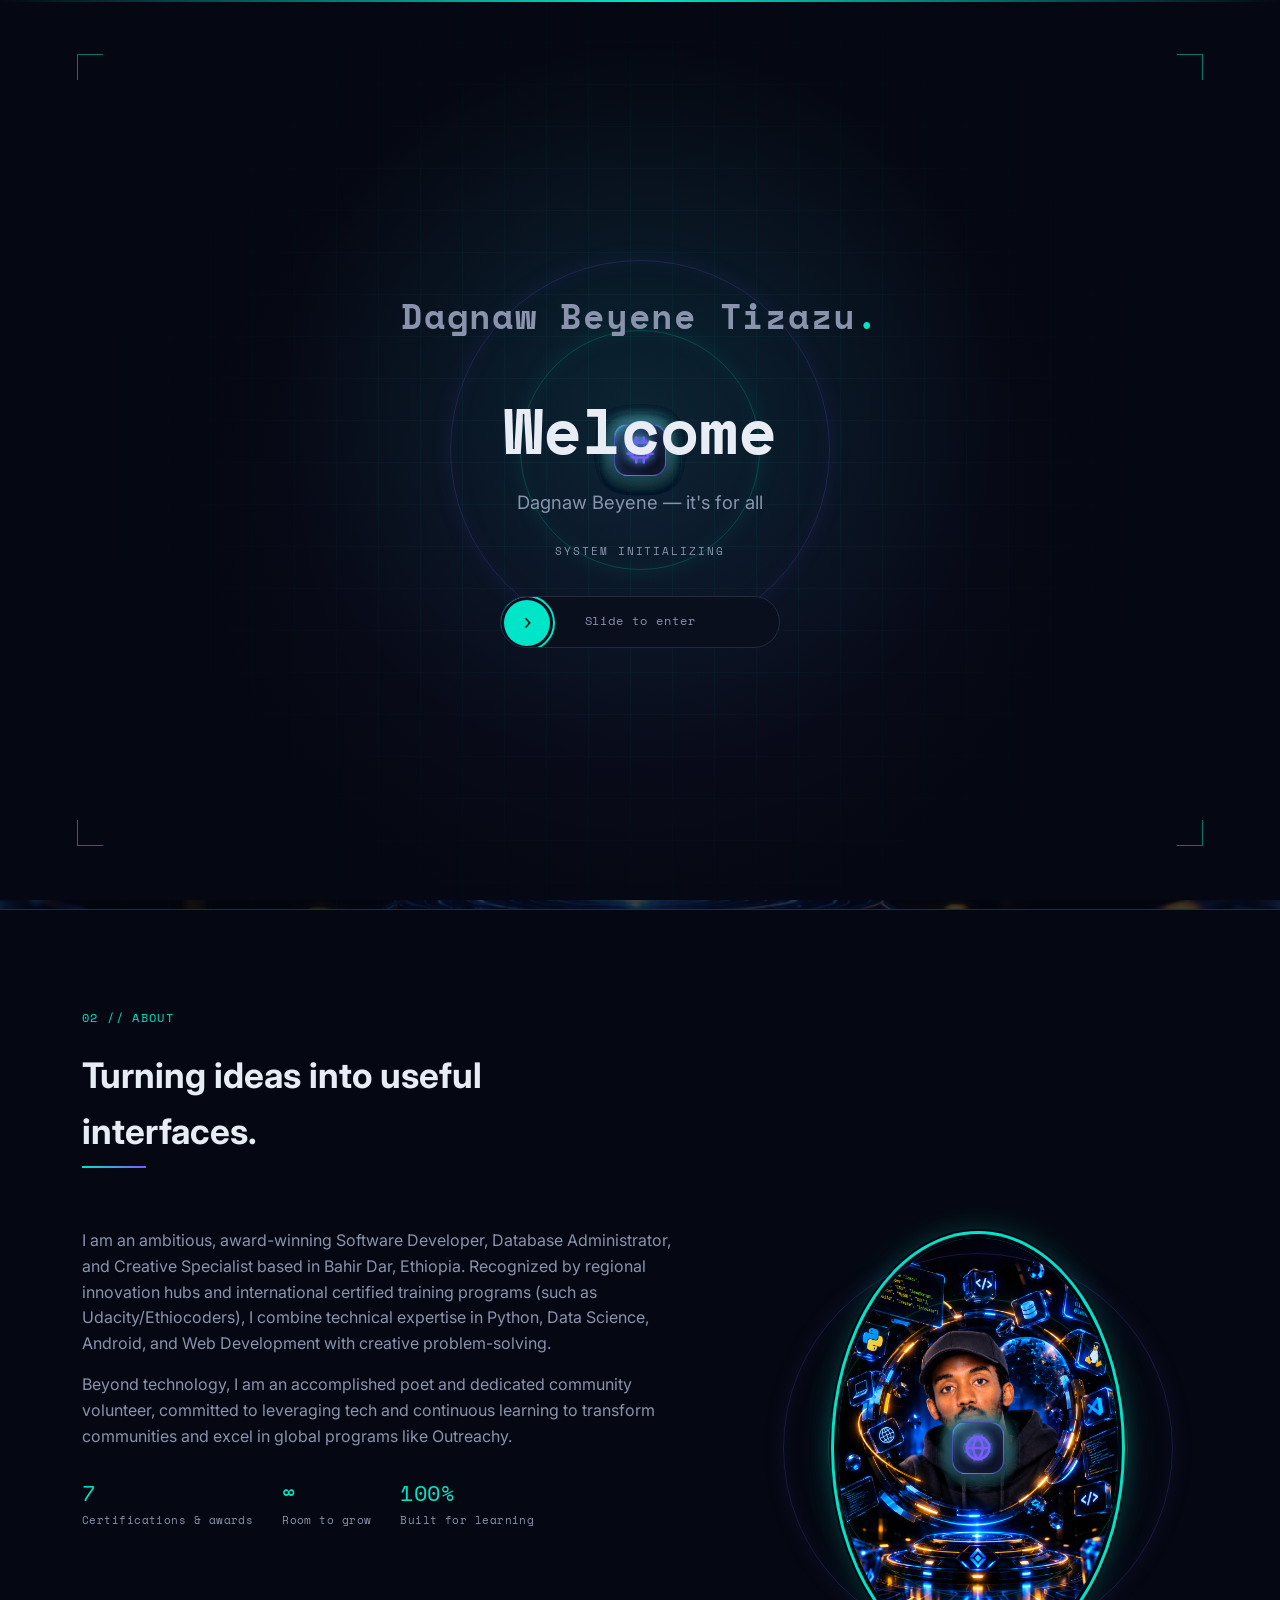
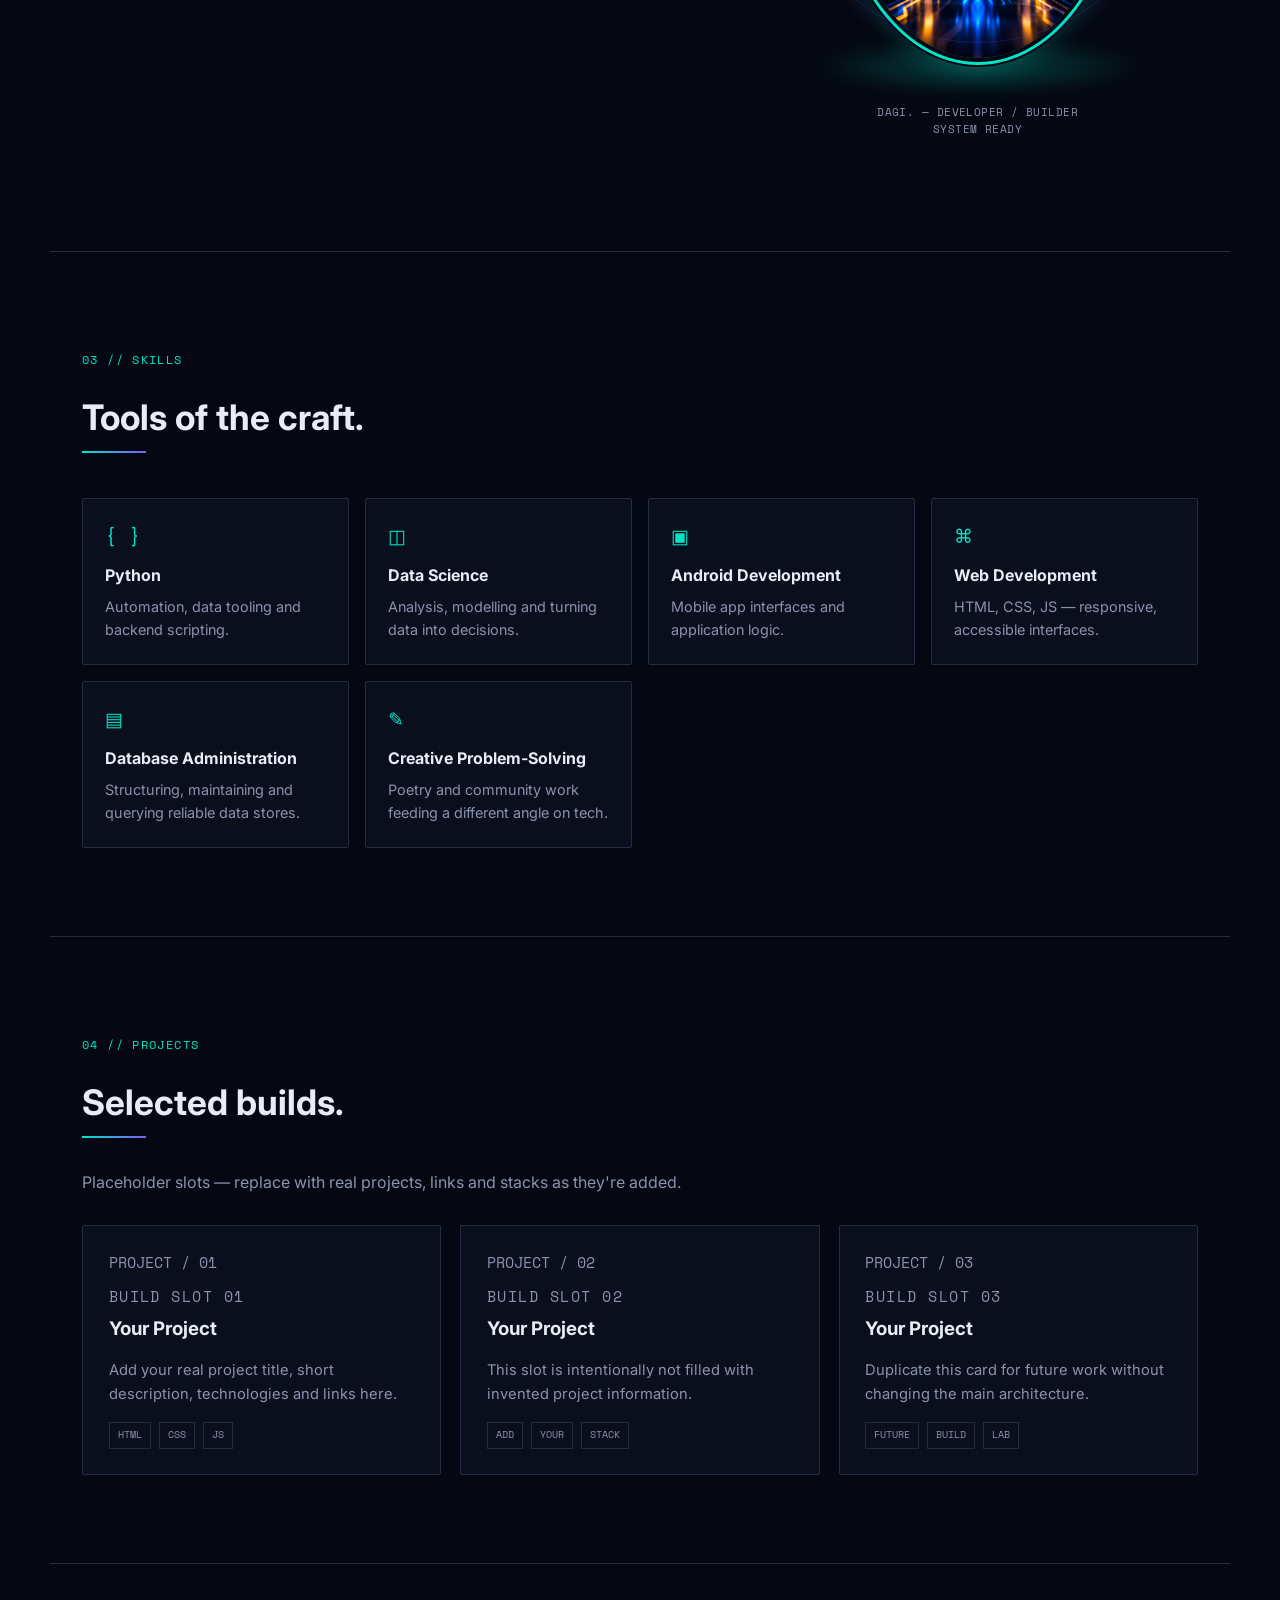
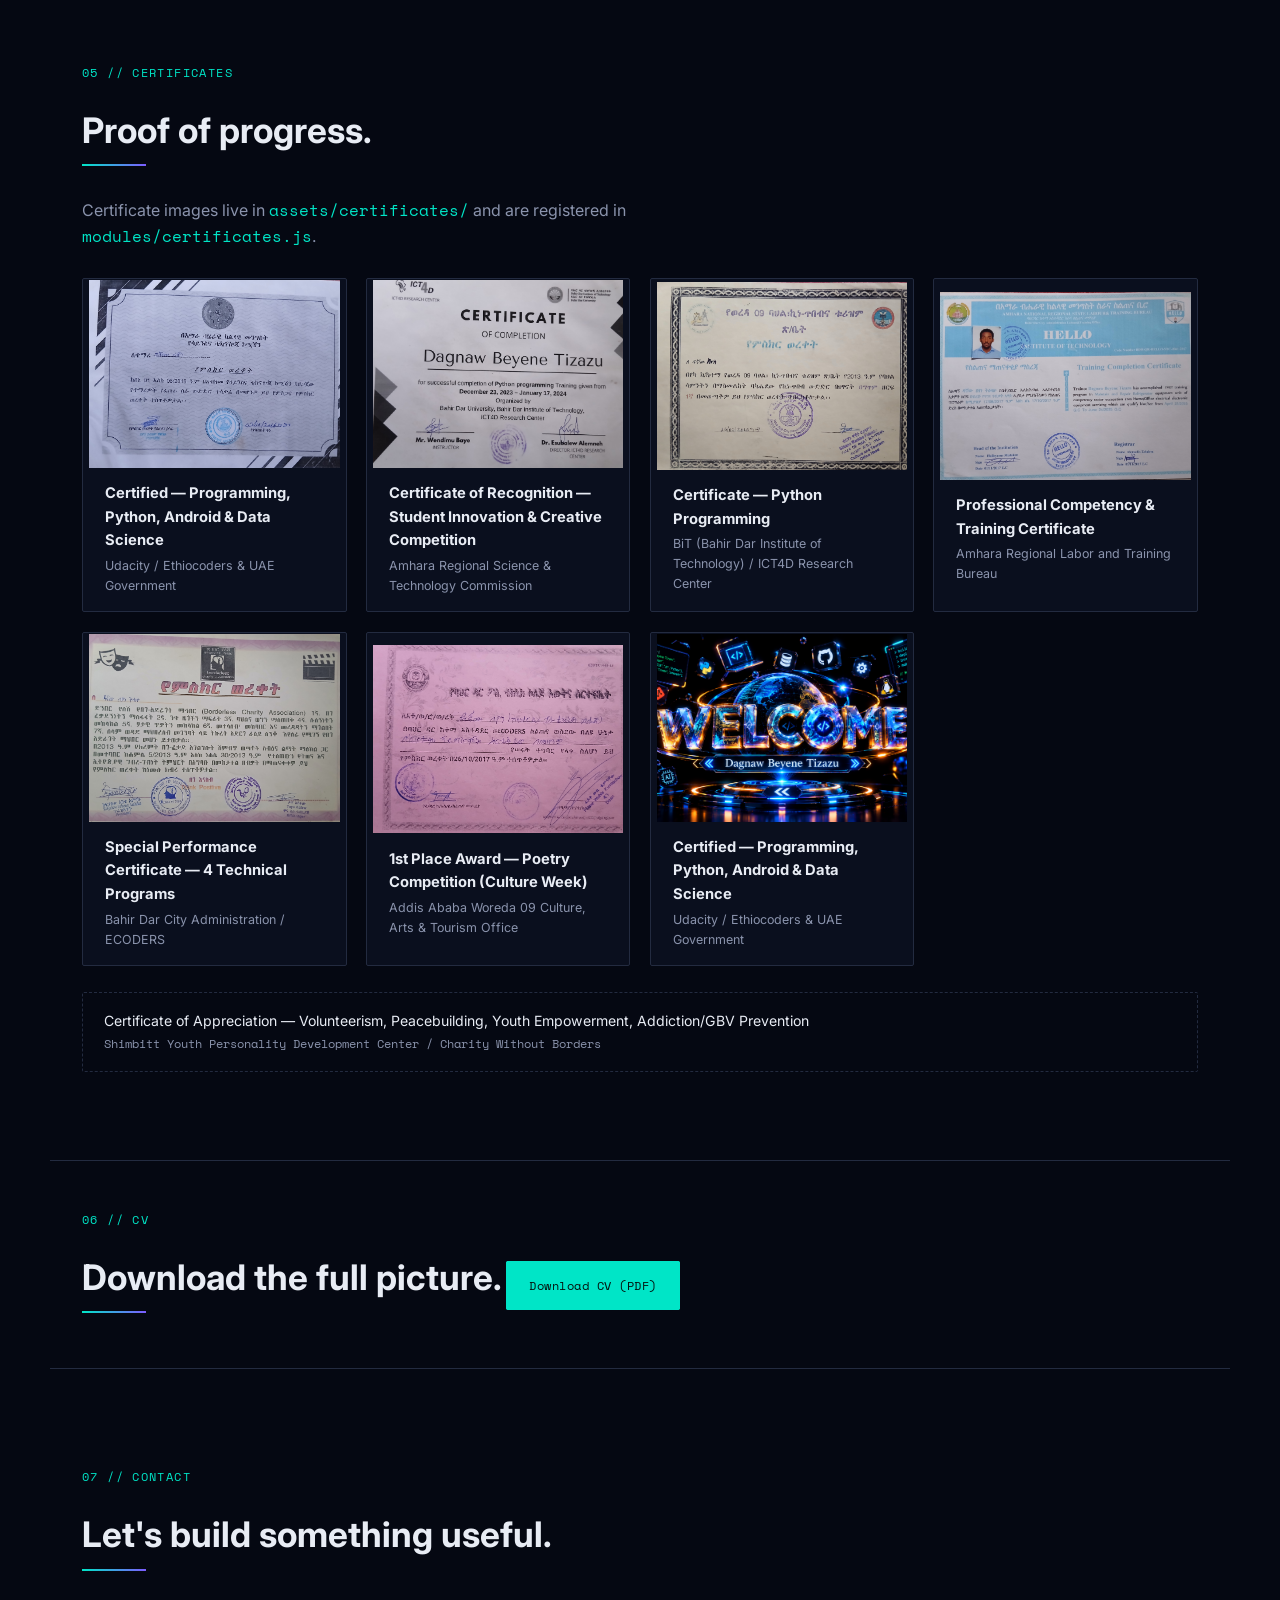
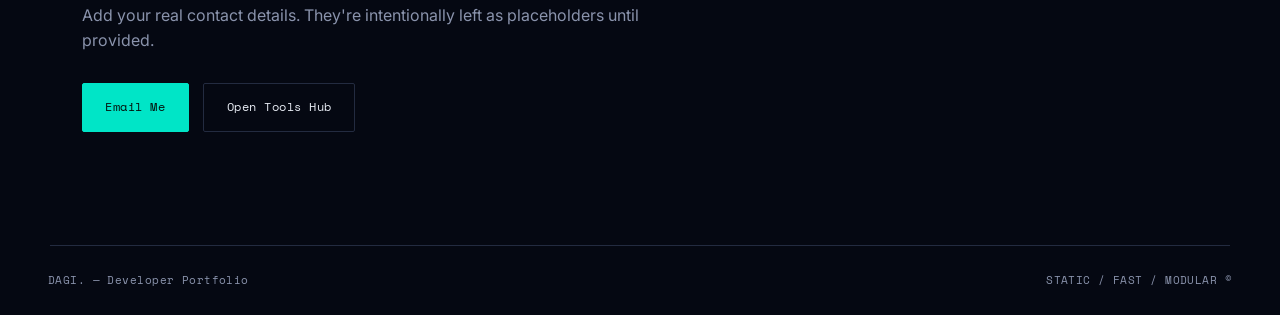
==== commit f4c73c35: "Update index.html" ====
--- a/index.html
+++ b/index.html
@@ -273,7 +273,7 @@
   <section class="section" id="contact">
     <p class="section-index" data-i18n="contact.index">07 // CONTACT</p>
     <h2 class="section-title" data-i18n="contact.title">Let's build something useful.</h2>
-    <p class="section-note" data-i18n="contact.note">Add your real contact details. They're intentionally left as placeholders until provided.</p>
+    <p class="section-note" data-i18n="contact.note">Have a project in mind or want to collaborate? Reach out — I'd love to hear from you.</p>
     <div class="hero-actions">
       <a href="mailto:dagnawbeyene5@mail.com" class="btn btn-primary icon-contact" data-sound="contact" data-i18n="contact.email">Email Me</a>
       <a href="tools.html" class="btn btn-ghost icon-tools" data-sound="tools" data-i18n="contact.toolsbtn">Open Tools Hub</a>
--- a/style.css
+++ b/style.css
@@ -319,6 +319,68 @@
 }
 
 /* =====================================================
+   HANGING 3D ID CARD (hero corner accent, draggable)
+   ===================================================== */
+.id-card-rig{
+  position:absolute; top: 0; right: clamp(1.2rem, 6vw, 4.5rem); z-index:3;
+  width: 110px; height:210px; perspective: 700px;
+  display:flex; justify-content:center; pointer-events:none;
+}
+.id-card-pivot{
+  position:relative; top:-6px; width:2px; transform-origin: top center;
+  display:flex; flex-direction:column; align-items:center;
+  transform: rotate(0deg);
+  transform-style: preserve-3d;
+}
+.id-card-strap{
+  width:4px; height:64px; border-radius:2px;
+  background: linear-gradient(180deg, var(--accent-2), var(--accent));
+  box-shadow: 0 0 8px rgba(0,229,199,0.3);
+}
+.id-card{
+  position:relative; width:96px; height:130px; margin-top:-2px;
+  border-radius:10px; border:1px solid var(--border);
+  background: linear-gradient(160deg, var(--panel), var(--panel-2));
+  box-shadow: 0 12px 24px rgba(0,0,0,0.45), 0 0 0 1px rgba(255,255,255,0.03) inset;
+  display:flex; flex-direction:column; align-items:center; padding: 14px 8px 10px;
+  cursor: grab; pointer-events:auto; touch-action:none;
+  transform-style: preserve-3d;
+}
+.id-card:active{ cursor: grabbing; }
+.id-card-clip{
+  position:absolute; top:-6px; left:50%; transform: translateX(-50%);
+  width:22px; height:10px; border-radius:4px;
+  background: var(--border);
+}
+.id-card-photo{
+  width:46px; height:46px; border-radius:50%; overflow:hidden;
+  border:1.5px solid var(--accent); margin-bottom:8px; flex-shrink:0;
+  box-shadow: 0 0 10px rgba(0,229,199,0.35);
+}
+.id-card-photo img{ width:100%; height:100%; object-fit:cover; }
+.id-card-brand{ font-family: var(--font-head); font-weight:700; font-size:0.85rem; color: var(--text); }
+.id-card-brand .dot{ color: var(--accent); }
+.id-card-role{ font-family: var(--font-head); font-size:0.55rem; letter-spacing:0.12em; color: var(--text-dim); margin-top:2px; }
+
+@media (max-width: 860px){
+  .id-card-rig{ width:80px; height:160px; right: clamp(0.8rem, 4vw, 2rem); }
+  .id-card{ width:76px; height:102px; padding:10px 6px 8px; }
+  .id-card-photo{ width:34px; height:34px; margin-bottom:5px; }
+  .id-card-strap{ height:46px; }
+}
+@media (max-width: 520px){
+  .id-card-rig{ width:64px; height:130px; right: 0.7rem; top: 0.4rem; }
+  .id-card{ width:60px; height:80px; padding:8px 5px 6px; border-radius:8px; }
+  .id-card-photo{ width:26px; height:26px; margin-bottom:4px; }
+  .id-card-brand{ font-size:0.6rem; }
+  .id-card-role{ font-size:0.42rem; }
+  .id-card-strap{ height:34px; width:3px; }
+}
+@media (prefers-reduced-motion: reduce){
+  .id-card-pivot{ transition:none; }
+}
+
+/* =====================================================
    SECTIONS (shared)
    ===================================================== */
 .section{
